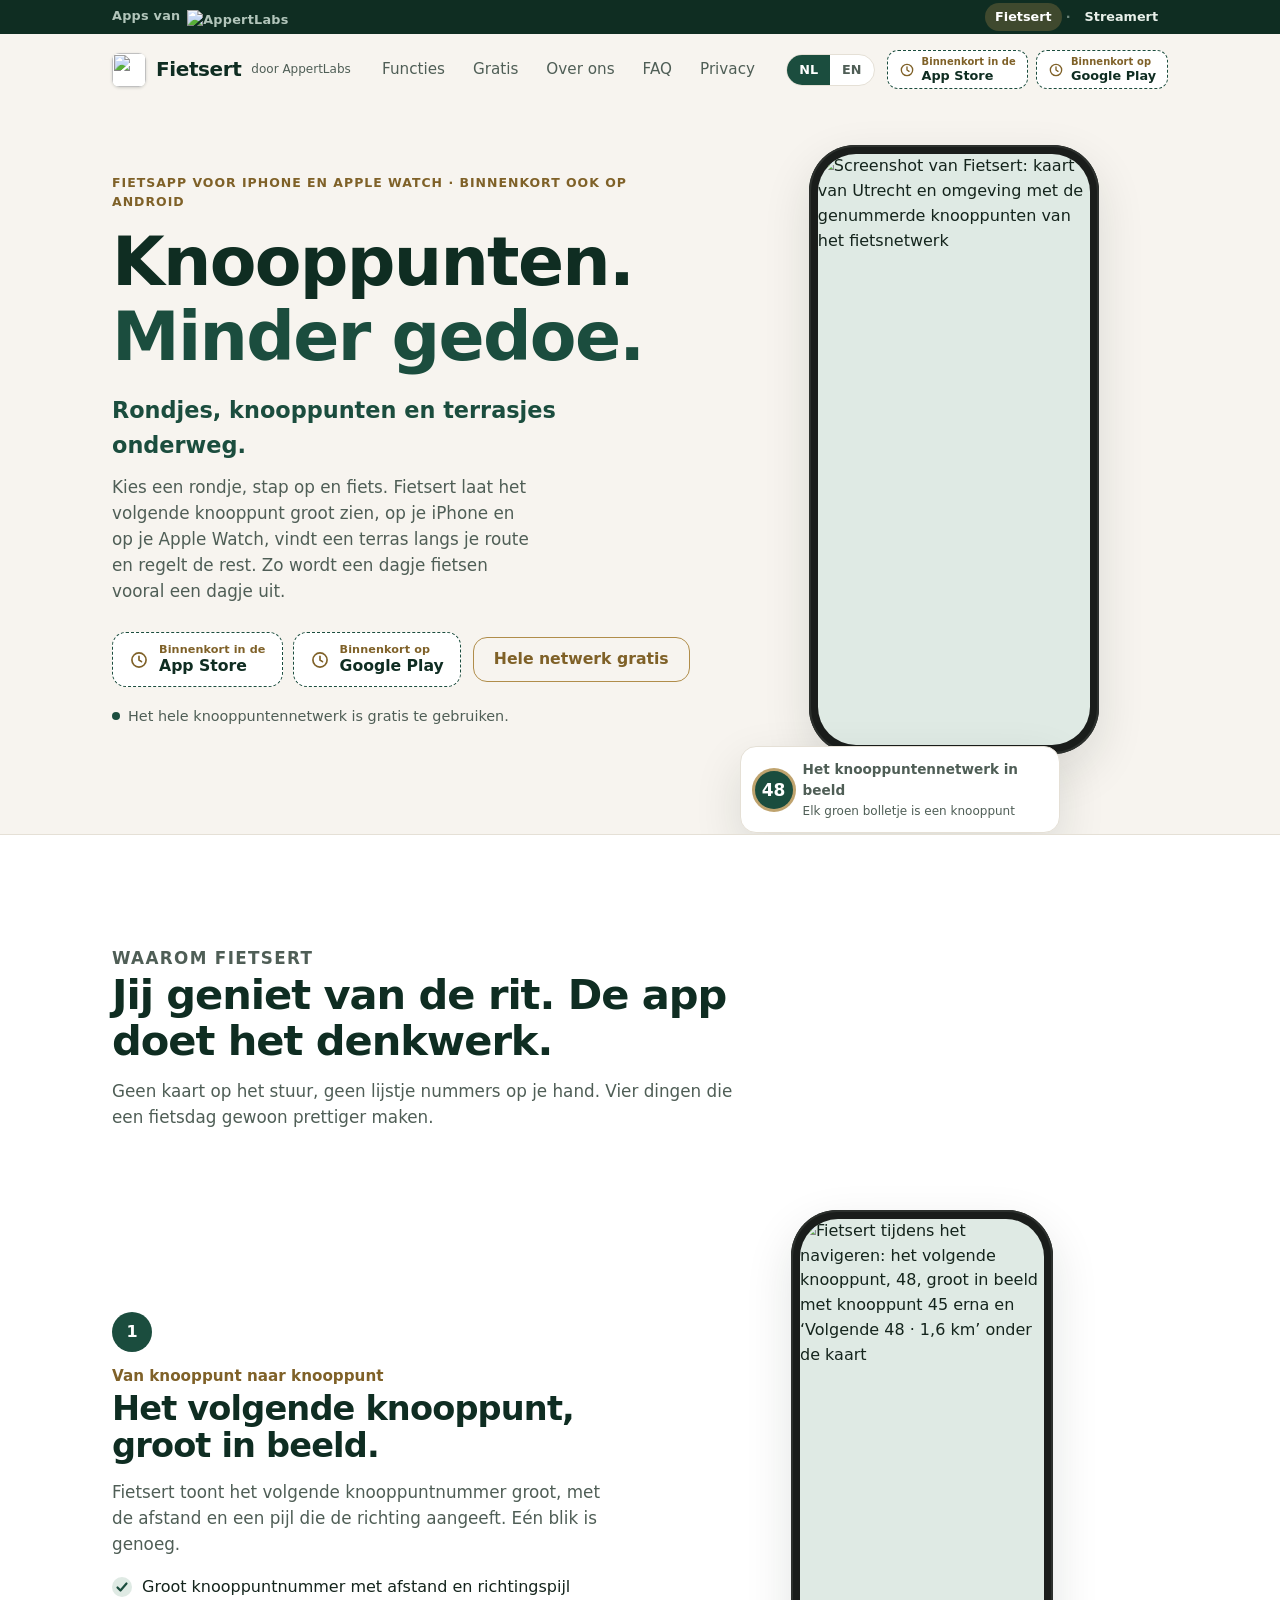
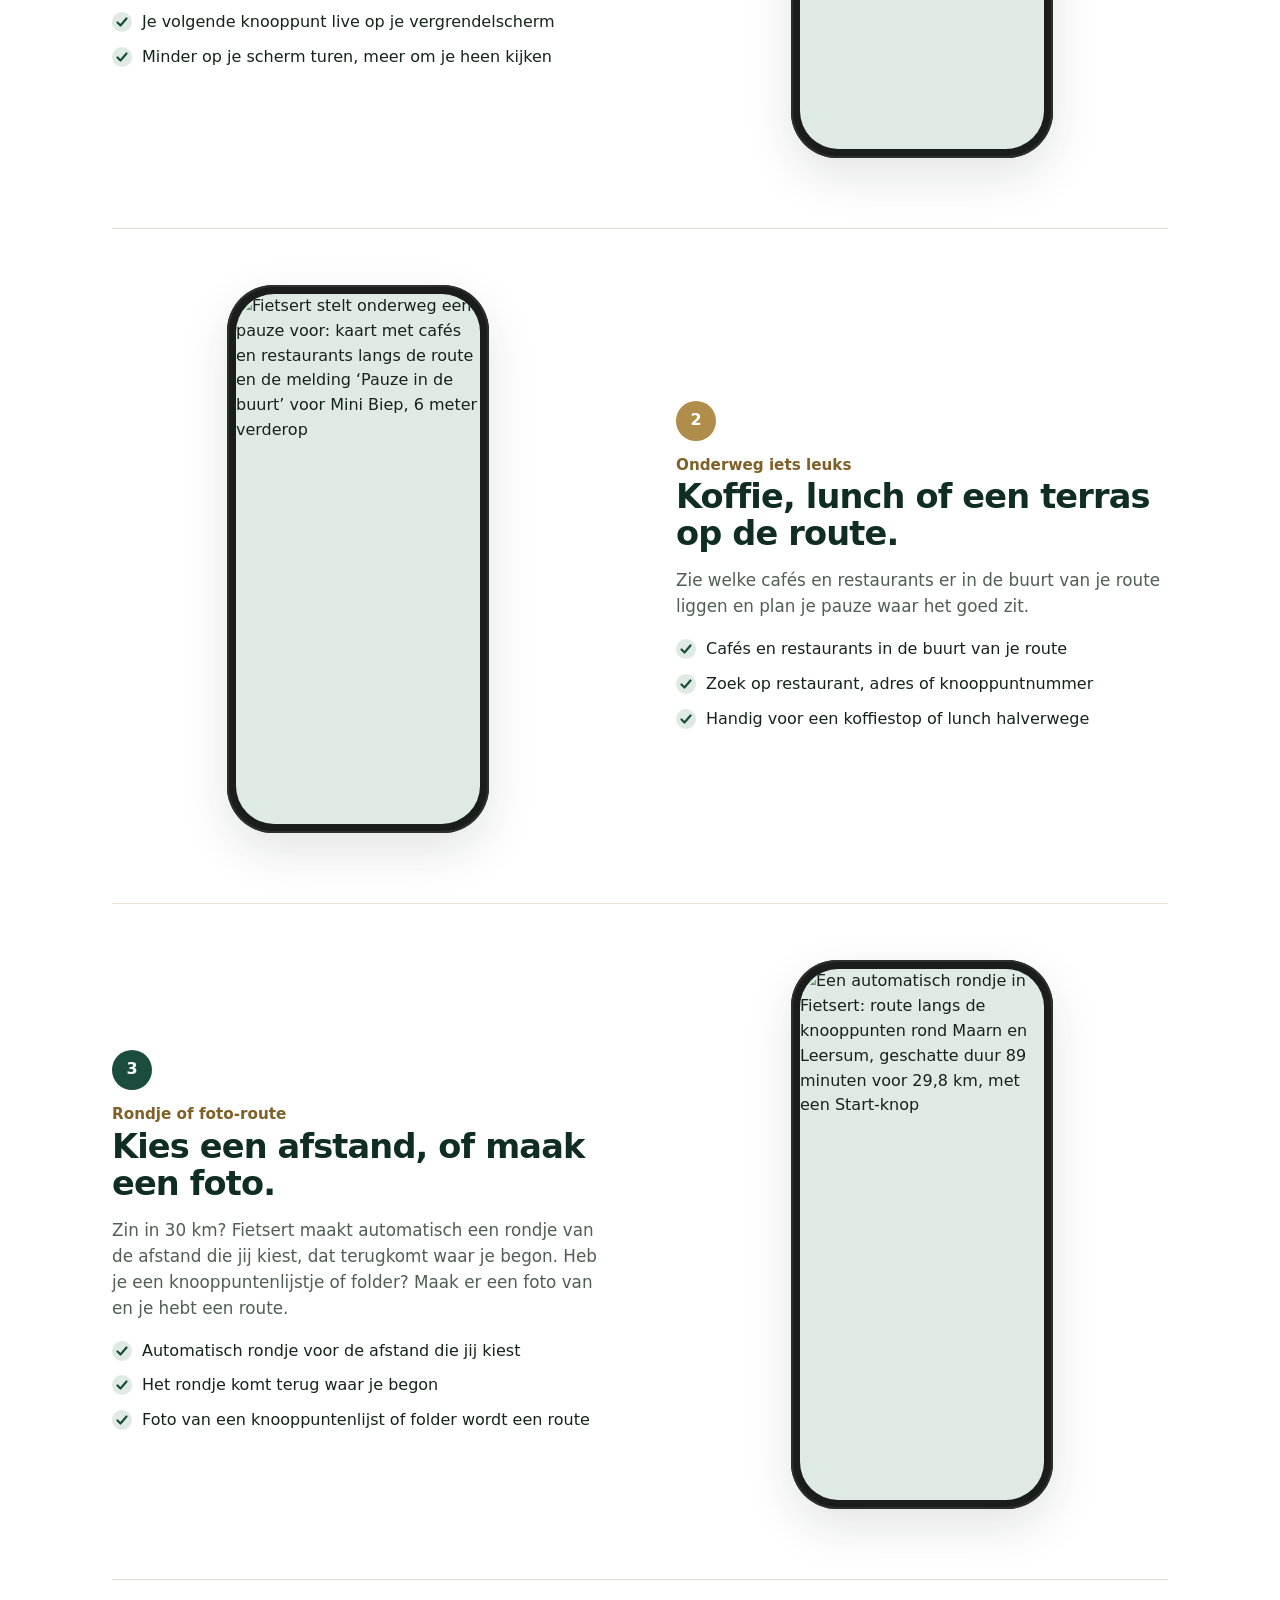
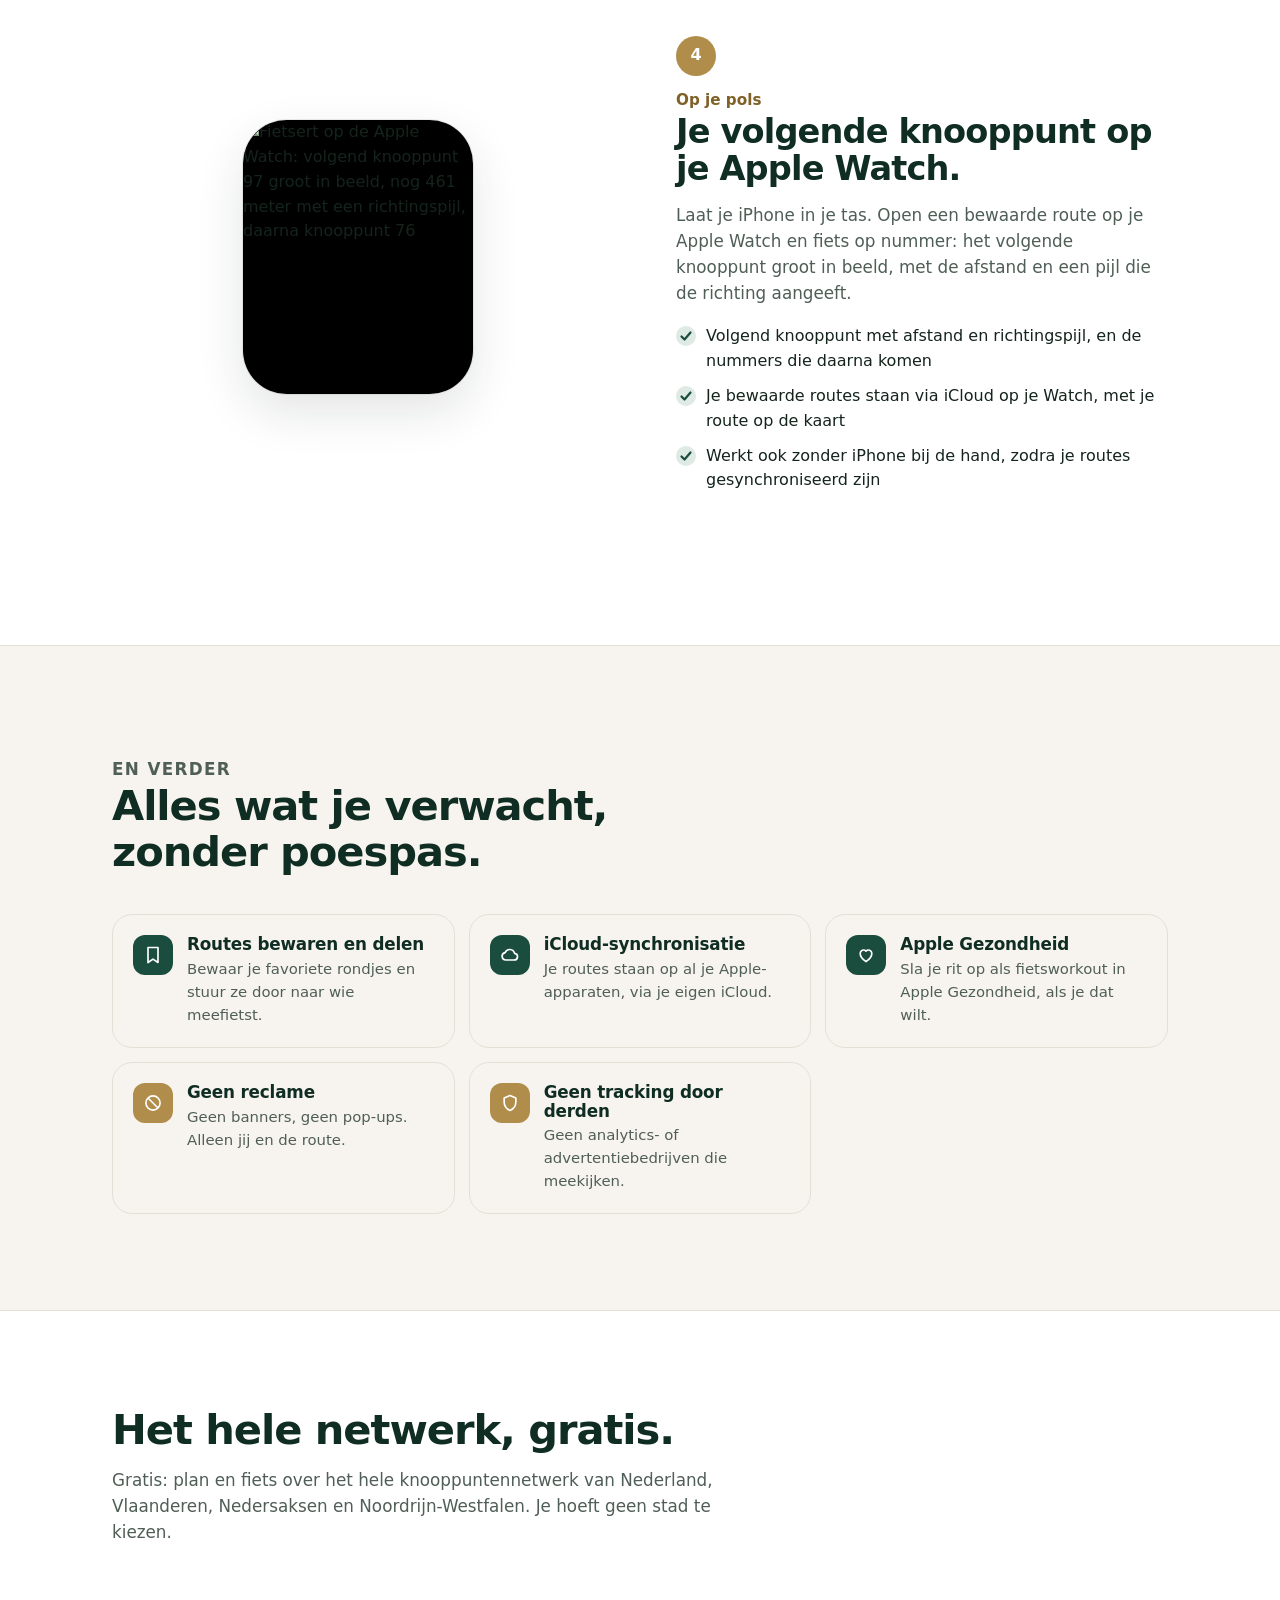
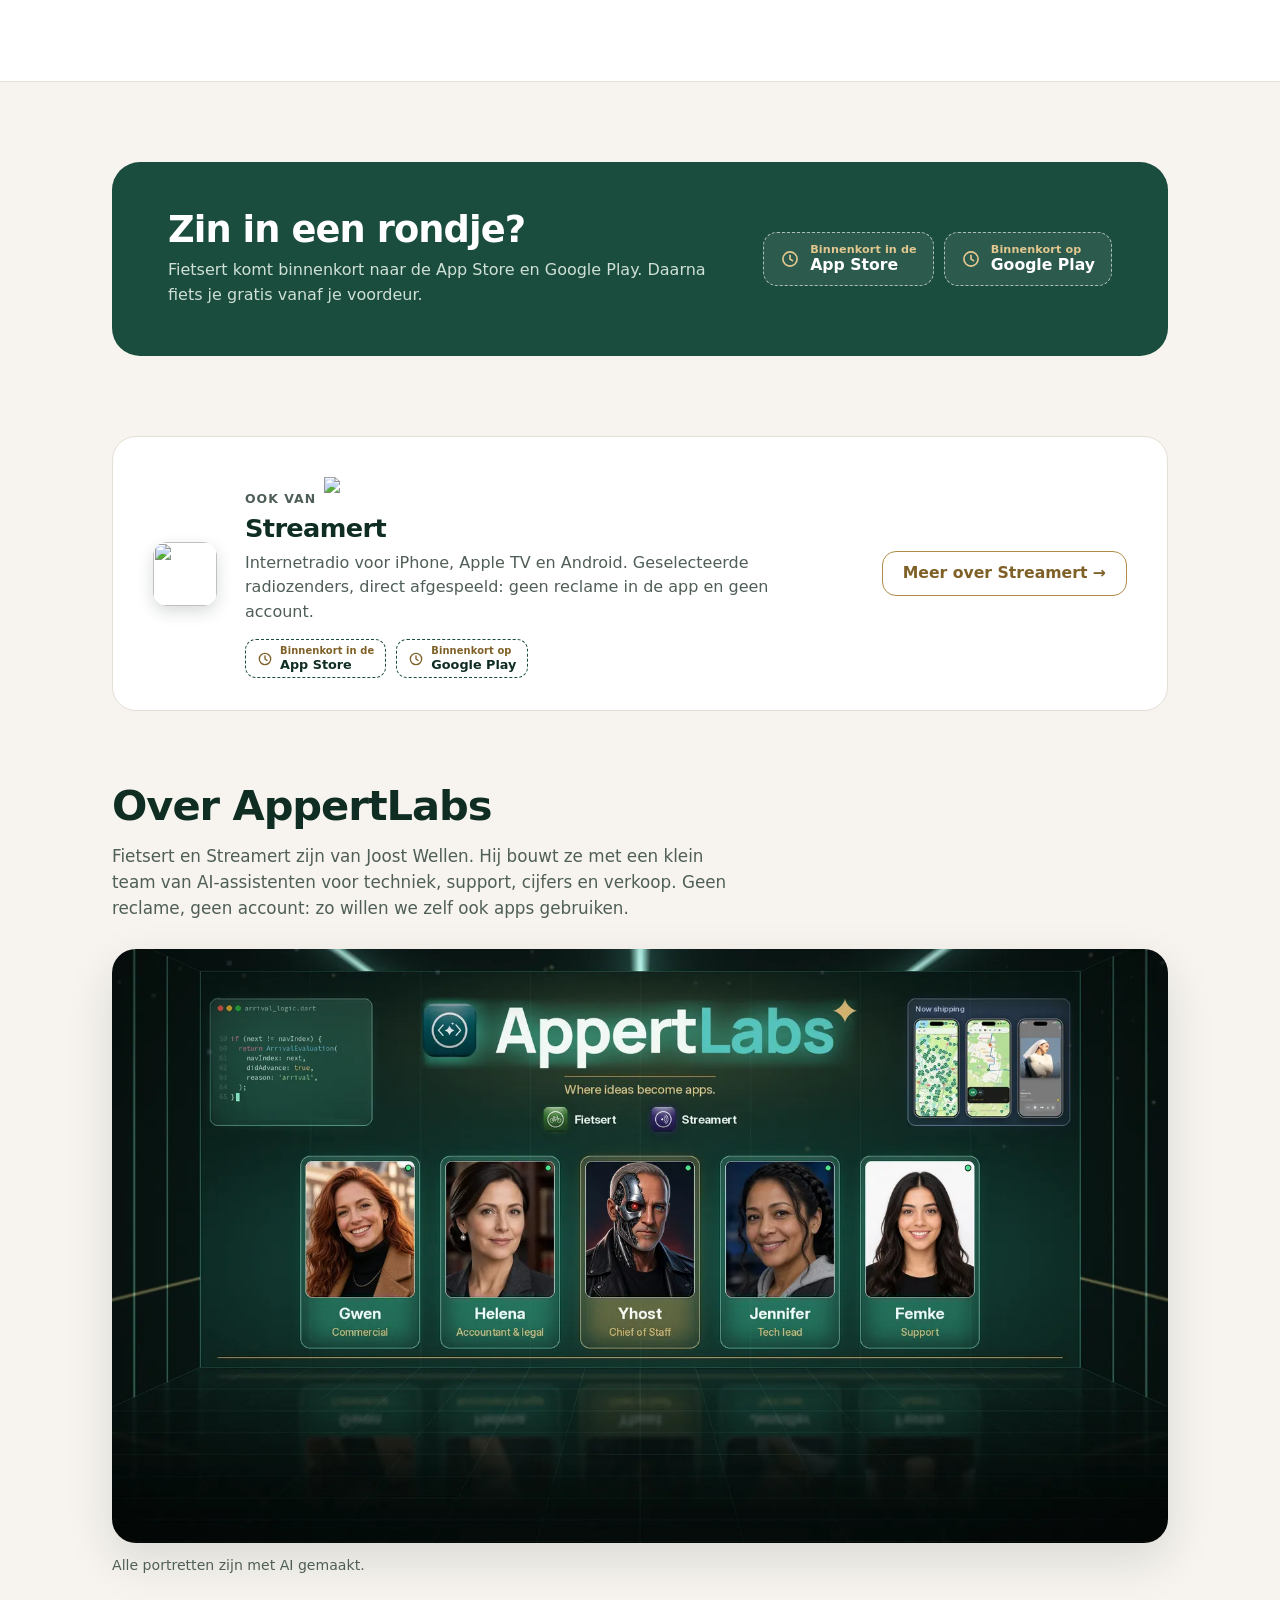
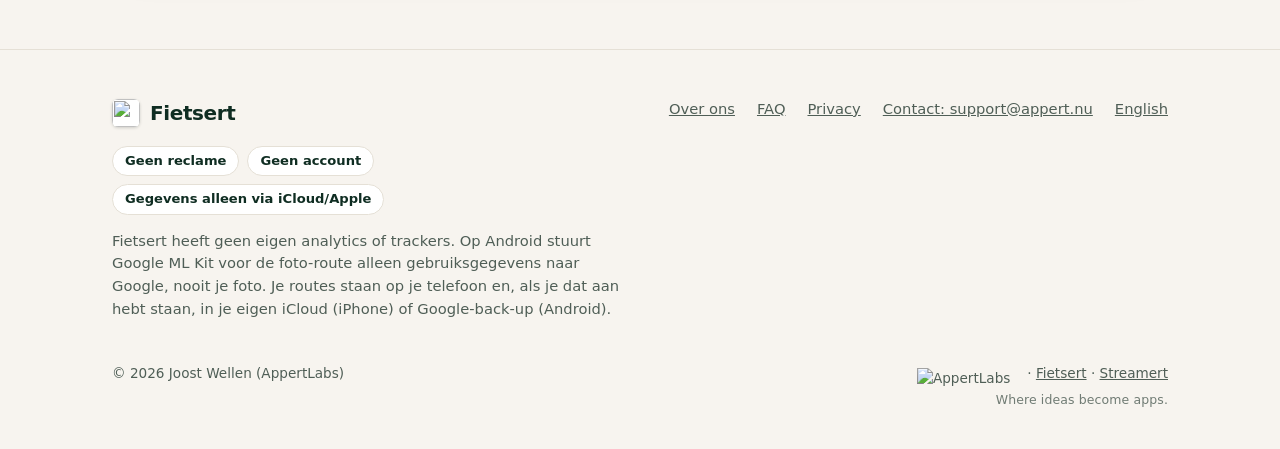
==== index.html @ 18fe3504 "Homepage + privacy: routes in Google backup on Android (NL+EN)" ====
<!DOCTYPE html>
<html lang="nl">
<head>
<meta charset="utf-8">
<meta name="viewport" content="width=device-width, initial-scale=1">
<title>Fietsert – knooppunten fietsen met minder gedoe | fietsapp van AppertLabs</title>
<meta name="description" content="Fietsert is de app voor fietsen via knooppunten, binnenkort in de App Store: begeleiding van knooppunt naar knooppunt met het volgende knooppunt groot in beeld, op je vergrendelscherm en op je Apple Watch, terrassen onderweg, automatische rondjes en routes vanaf een foto. Geen reclame, geen account.">
<meta name="theme-color" content="#1b4d3e">
<link rel="canonical" href="https://appert.nu/">
<link rel="alternate" hreflang="nl" href="https://appert.nu/">
<link rel="alternate" hreflang="en" href="https://appert.nu/en/">
<link rel="alternate" hreflang="x-default" href="https://appert.nu/">
<meta property="og:type" content="website">
<meta property="og:site_name" content="Fietsert">
<meta property="og:locale" content="nl_NL">
<meta property="og:locale:alternate" content="en_GB">
<meta property="og:url" content="https://appert.nu/">
<meta property="og:title" content="Fietsert – Knooppunten. Minder gedoe.">
<meta property="og:description" content="Rondjes, knooppunten en terrasjes onderweg. De rustige knooppunten-app voor iPhone en Apple Watch. Binnenkort in de App Store en op Google Play. Geen reclame, geen account.">
<meta property="og:image" content="https://appert.nu/assets/og-image.png">
<meta property="og:image:width" content="1200">
<meta property="og:image:height" content="630">
<meta property="og:image:alt" content="Fietsert – Knooppunten. Minder gedoe.">
<meta name="twitter:card" content="summary_large_image">
<link rel="icon" href="assets/fietsert-favicon-64.png" type="image/png" sizes="64x64">
<link rel="apple-touch-icon" href="assets/fietsert-icon-180.png">
<link rel="stylesheet" href="assets/style.css">
</head>
<body>
<a class="skip" href="#main">Naar de inhoud</a>

<div class="topbar">
  <div class="wrap">
    <span class="topbar-label"><span class="topbar-words">Apps van </span><img class="lab-lockup" src="assets/appertlabs-lockup-on-dark.svg" alt="AppertLabs" width="105" height="18"></span>
    <nav class="app-nav" aria-label="Apps">
      <a href="index.html" aria-current="page">Fietsert</a><span class="sep" aria-hidden="true">·</span><a href="streamert/index.html">Streamert</a>
    </nav>
  </div>
</div>

<header class="site-header">
  <div class="wrap">
    <a class="brand" href="index.html" aria-label="Fietsert – home">
      <img class="app-icon" src="assets/fietsert-icon-180.png" alt="" width="34" height="34">
      <span class="brand-name">Fietsert</span>
      <span class="brand-by">door AppertLabs</span>
    </a>
    <nav class="site-nav" aria-label="Hoofdmenu">
      <a href="#functies">Functies</a>
      <a href="#gratis">Gratis</a>
      <a href="#over-ons">Over ons</a>
      <a href="faq.html">FAQ</a>
      <a href="privacy.html">Privacy</a>
    </nav>
    <div class="header-actions">
      <div class="lang" aria-label="Taal / Language">
        <span aria-current="true" lang="nl">NL</span>
        <a href="en/index.html" hreflang="en" lang="en">EN</a>
      </div>
      <div class="store-soon header-store" role="group" aria-label="Binnenkort beschikbaar">
        <!-- TODO: nog niet live. Vervang dit "binnenkort"-label door een echte link naar de App Store (met de officiële Apple-badge, lokaal in assets/) zodra Fietsert in de App Store staat -->
        <span class="btn btn-soon btn-sm" data-todo="app-store-link"><svg viewBox="0 0 24 24" aria-hidden="true"><circle cx="12" cy="12" r="8.5" fill="none" stroke="currentColor" stroke-width="2"/><path d="M12 7.5V12l3 2" fill="none" stroke="currentColor" stroke-width="2" stroke-linecap="round" stroke-linejoin="round"/></svg><span class="store-text"><small>Binnenkort in de</small>App Store</span></span>
        <!-- TODO: nog niet live. Vervang dit "binnenkort"-label door een echte link naar Google Play (met de officiële Google Play-badge, lokaal in assets/) zodra Fietsert op Google Play staat -->
        <span class="btn btn-soon btn-sm" data-todo="google-play-link"><svg viewBox="0 0 24 24" aria-hidden="true"><circle cx="12" cy="12" r="8.5" fill="none" stroke="currentColor" stroke-width="2"/><path d="M12 7.5V12l3 2" fill="none" stroke="currentColor" stroke-width="2" stroke-linecap="round" stroke-linejoin="round"/></svg><span class="store-text"><small>Binnenkort op</small>Google Play</span></span>
      </div>
    </div>
  </div>
</header>

<main id="main">

  <!-- ============ HERO ============ -->
  <section class="hero">
    <div class="wrap">
      <div>
        <p class="eyebrow">Fietsapp voor iPhone en Apple Watch · binnenkort ook op Android</p>
        <h1><span class="line">Knooppunten.</span> <span class="line accent">Minder gedoe.</span></h1>
        <p class="subline">Rondjes, knooppunten en terrasjes onderweg.</p>
        <p class="lede">Kies een rondje, stap op en fiets. Fietsert laat het volgende knooppunt groot zien, op je iPhone en op je Apple Watch, vindt een terras langs je route en regelt de rest. Zo wordt een dagje fietsen vooral een dagje uit.</p>
        <div class="cta-row">
          <div class="store-soon" role="group" aria-label="Binnenkort beschikbaar">
            <!-- TODO: nog niet live. Vervang dit "binnenkort"-label door een echte link naar de App Store (met de officiële Apple-badge, lokaal in assets/) zodra Fietsert in de App Store staat -->
            <span class="btn btn-soon" data-todo="app-store-link"><svg viewBox="0 0 24 24" aria-hidden="true"><circle cx="12" cy="12" r="8.5" fill="none" stroke="currentColor" stroke-width="2"/><path d="M12 7.5V12l3 2" fill="none" stroke="currentColor" stroke-width="2" stroke-linecap="round" stroke-linejoin="round"/></svg><span class="store-text"><small>Binnenkort in de</small>App Store</span></span>
            <!-- TODO: nog niet live. Vervang dit "binnenkort"-label door een echte link naar Google Play (met de officiële Google Play-badge, lokaal in assets/) zodra Fietsert op Google Play staat -->
            <span class="btn btn-soon" data-todo="google-play-link"><svg viewBox="0 0 24 24" aria-hidden="true"><circle cx="12" cy="12" r="8.5" fill="none" stroke="currentColor" stroke-width="2"/><path d="M12 7.5V12l3 2" fill="none" stroke="currentColor" stroke-width="2" stroke-linecap="round" stroke-linejoin="round"/></svg><span class="store-text"><small>Binnenkort op</small>Google Play</span></span>
          </div>
          <a class="btn btn-ghost" href="#gratis">Hele netwerk gratis</a>
        </div>
        <p class="free-note"><span class="dot" aria-hidden="true"></span>Het hele knooppuntennetwerk is gratis te gebruiken.</p>
      </div>

      <div class="hero-visual">
        <!-- Echte screenshot uit de Fietsert-repo (screenshots/smoke-ios-dedupe.png), verkleind naar WebP. -->
        <div class="phone shot">
          <img src="assets/fietsert-screen-kaart-600.webp" width="600" height="1304" alt="Screenshot van Fietsert: kaart van Utrecht en omgeving met de genummerde knooppunten van het fietsnetwerk" fetchpriority="high">
        </div>
        <div class="float-card float-live" aria-hidden="true">
          <span class="live-num">48</span>
          <span><b>Het knooppuntennetwerk in beeld</b><span>Elk groen bolletje is een knooppunt</span></span>
        </div>
      </div>
    </div>
  </section>

  <!-- ============ PILLARS ============ -->
  <section class="section band" id="functies">
    <div class="wrap">
      <div class="section-head">
        <p class="eyebrow">Waarom Fietsert</p>
        <h2>Jij geniet van de rit. De app doet het denkwerk.</h2>
        <p>Geen kaart op het stuur, geen lijstje nummers op je hand. Vier dingen die een fietsdag gewoon prettiger maken.</p>
      </div>

      <!-- Pillar 1: Van knooppunt naar knooppunt -->
      <div class="pillar">
        <div class="pillar-text">
          <span class="pillar-num">1</span>
          <h3><small>Van knooppunt naar knooppunt</small>Het volgende knooppunt, groot in beeld.</h3>
          <p>Fietsert toont het volgende knooppuntnummer groot, met de afstand en een pijl die de richting aangeeft. Eén blik is genoeg.</p>
          <ul class="ticks">
            <li>Groot knooppuntnummer met afstand en richtingspijl</li>
            <li>Je volgende knooppunt live op je vergrendelscherm</li>
            <li>Minder op je scherm turen, meer om je heen kijken</li>
          </ul>
        </div>
        <div class="pillar-visual">
          <div class="phone shot">
            <img src="assets/fietsert-screen-navigating-nl-600.webp" width="600" height="1304" alt="Fietsert tijdens het navigeren: het volgende knooppunt, 48, groot in beeld met knooppunt 45 erna en ‘Volgende 48 · 1,6 km’ onder de kaart" loading="lazy" decoding="async">
          </div>
        </div>
      </div>

      <!-- Pillar 2: Onderweg iets leuks -->
      <div class="pillar flip">
        <div class="pillar-text">
          <span class="pillar-num gold">2</span>
          <h3><small>Onderweg iets leuks</small>Koffie, lunch of een terras op de route.</h3>
          <p>Zie welke cafés en restaurants er in de buurt van je route liggen en plan je pauze waar het goed zit.</p>
          <ul class="ticks">
            <li>Cafés en restaurants in de buurt van je route</li>
            <li>Zoek op restaurant, adres of knooppuntnummer</li>
            <li>Handig voor een koffiestop of lunch halverwege</li>
          </ul>
        </div>
        <div class="pillar-visual">
          <div class="phone shot">
            <img src="assets/fietsert-screen-pauze-nl-600.webp" width="600" height="1304" alt="Fietsert stelt onderweg een pauze voor: kaart met cafés en restaurants langs de route en de melding ‘Pauze in de buurt’ voor Mini Biep, 6 meter verderop" loading="lazy" decoding="async">
          </div>
        </div>
      </div>

      <!-- Pillar 3: Rondje of foto-route -->
      <div class="pillar">
        <div class="pillar-text">
          <span class="pillar-num">3</span>
          <h3><small>Rondje of foto-route</small>Kies een afstand, of maak een foto.</h3>
          <p>Zin in 30 km? Fietsert maakt automatisch een rondje van de afstand die jij kiest, dat terugkomt waar je begon. Heb je een knooppuntenlijstje of folder? Maak er een foto van en je hebt een route.</p>
          <ul class="ticks">
            <li>Automatisch rondje voor de afstand die jij kiest</li>
            <li>Het rondje komt terug waar je begon</li>
            <li>Foto van een knooppuntenlijst of folder wordt een route</li>
          </ul>
        </div>
        <div class="pillar-visual">
          <div class="phone shot">
            <img src="assets/fietsert-screen-rondje-nl-600.webp" width="600" height="1304" alt="Een automatisch rondje in Fietsert: route langs de knooppunten rond Maarn en Leersum, geschatte duur 89 minuten voor 29,8 km, met een Start-knop" loading="lazy" decoding="async">
          </div>
        </div>
      </div>

      <!-- Pillar 4: Apple Watch -->
      <div class="pillar flip" id="apple-watch">
        <div class="pillar-text">
          <span class="pillar-num gold">4</span>
          <h3><small>Op je pols</small>Je volgende knooppunt op je Apple Watch.</h3>
          <p>Laat je iPhone in je tas. Open een bewaarde route op je Apple Watch en fiets op nummer: het volgende knooppunt groot in beeld, met de afstand en een pijl die de richting aangeeft.</p>
          <ul class="ticks">
            <li>Volgend knooppunt met afstand en richtingspijl, en de nummers die daarna komen</li>
            <li>Je bewaarde routes staan via iCloud op je Watch, met je route op de kaart</li>
            <li>Werkt ook zonder iPhone bij de hand, zodra je routes gesynchroniseerd zijn</li>
          </ul>
        </div>
        <div class="pillar-visual">
          <div class="watch shot">
            <img src="assets/fietsert-screen-watch-nl-416.webp" width="416" height="496" alt="Fietsert op de Apple Watch: volgend knooppunt 97 groot in beeld, nog 461 meter met een richtingspijl, daarna knooppunt 76" loading="lazy" decoding="async">
          </div>
        </div>
      </div>
    </div>
  </section>

  <!-- ============ SECONDARY FEATURES ============ -->
  <section class="section" aria-labelledby="meer-titel">
    <div class="wrap">
      <div class="section-head">
        <p class="eyebrow">En verder</p>
        <h2 id="meer-titel">Alles wat je verwacht, zonder poespas.</h2>
      </div>
      <div class="features">
        <div class="feature">
          <span class="feature-icon"><svg viewBox="0 0 24 24" aria-hidden="true"><path d="M6 3h12v18l-6-4-6 4z" fill="none" stroke="currentColor" stroke-width="2" stroke-linejoin="round"/></svg></span>
          <div><h3>Routes bewaren en delen</h3><p>Bewaar je favoriete rondjes en stuur ze door naar wie meefietst.</p></div>
        </div>
        <div class="feature">
          <span class="feature-icon"><svg viewBox="0 0 24 24" aria-hidden="true"><path d="M7 18h10a4 4 0 0 0 .5-7.97A6 6 0 0 0 6.1 9.1 4.5 4.5 0 0 0 7 18z" fill="none" stroke="currentColor" stroke-width="2" stroke-linejoin="round"/></svg></span>
          <div><h3>iCloud-synchronisatie</h3><p>Je routes staan op al je Apple-apparaten, via je eigen iCloud.</p></div>
        </div>
        <div class="feature">
          <span class="feature-icon"><svg viewBox="0 0 24 24" aria-hidden="true"><path d="M12 20s-7-4.4-7-10a4 4 0 0 1 7-2.6A4 4 0 0 1 19 10c0 5.6-7 10-7 10z" fill="none" stroke="currentColor" stroke-width="2" stroke-linejoin="round"/></svg></span>
          <div><h3>Apple Gezondheid</h3><p>Sla je rit op als fietsworkout in Apple Gezondheid, als je dat wilt.</p></div>
        </div>
        <div class="feature">
          <span class="feature-icon gold"><svg viewBox="0 0 24 24" aria-hidden="true"><circle cx="12" cy="12" r="8.5" fill="none" stroke="currentColor" stroke-width="2"/><path d="M6 6l12 12" stroke="currentColor" stroke-width="2"/></svg></span>
          <div><h3>Geen reclame</h3><p>Geen banners, geen pop-ups. Alleen jij en de route.</p></div>
        </div>
        <div class="feature">
          <span class="feature-icon gold"><svg viewBox="0 0 24 24" aria-hidden="true"><path d="M12 3l7 3v5c0 4.5-3 8-7 10-4-2-7-5.5-7-10V6z" fill="none" stroke="currentColor" stroke-width="2" stroke-linejoin="round"/></svg></span>
          <div><h3>Geen tracking door derden</h3><p>Geen analytics- of advertentiebedrijven die meekijken.</p></div>
        </div>
      </div>
    </div>
  </section>

  <!-- ============ GRATIS ============ -->
  <section class="section band" id="gratis" aria-labelledby="gratis-titel">
    <div class="wrap">
      <div class="section-head">
        <h2 id="gratis-titel">Het hele netwerk, gratis.</h2>
        <p>Gratis: plan en fiets over het hele knooppuntennetwerk van Nederland, Vlaanderen, Nedersaksen en Noordrijn-Westfalen. Je hoeft geen stad te kiezen.</p>
      </div>
    </div>
  </section>

  <!-- ============ CTA ============ -->
  <section class="section cta-section" aria-label="Binnenkort beschikbaar">
    <div class="wrap">
      <div class="cta-band">
        <div>
          <h2>Zin in een rondje?</h2>
          <p>Fietsert komt binnenkort naar de App Store en Google Play. Daarna fiets je gratis vanaf je voordeur.</p>
        </div>
          <div class="store-soon" role="group" aria-label="Binnenkort beschikbaar">
            <!-- TODO: nog niet live. Vervang dit "binnenkort"-label door een echte link naar de App Store (met de officiële Apple-badge, lokaal in assets/) zodra Fietsert in de App Store staat -->
            <span class="btn btn-soon" data-todo="app-store-link"><svg viewBox="0 0 24 24" aria-hidden="true"><circle cx="12" cy="12" r="8.5" fill="none" stroke="currentColor" stroke-width="2"/><path d="M12 7.5V12l3 2" fill="none" stroke="currentColor" stroke-width="2" stroke-linecap="round" stroke-linejoin="round"/></svg><span class="store-text"><small>Binnenkort in de</small>App Store</span></span>
            <!-- TODO: nog niet live. Vervang dit "binnenkort"-label door een echte link naar Google Play (met de officiële Google Play-badge, lokaal in assets/) zodra Fietsert op Google Play staat -->
            <span class="btn btn-soon" data-todo="google-play-link"><svg viewBox="0 0 24 24" aria-hidden="true"><circle cx="12" cy="12" r="8.5" fill="none" stroke="currentColor" stroke-width="2"/><path d="M12 7.5V12l3 2" fill="none" stroke="currentColor" stroke-width="2" stroke-linecap="round" stroke-linejoin="round"/></svg><span class="store-text"><small>Binnenkort op</small>Google Play</span></span>
          </div>
      </div>
    </div>
  </section>

  <!-- ============ OOK VAN APPERTLABS ============ -->
  <section class="also" aria-labelledby="ook-titel">
    <div class="wrap">
      <div class="also-card">
        <img class="app-icon" src="assets/streamert-icon-180.png" alt="" width="64" height="64">
        <div>
          <p class="eyebrow">Ook van <img class="lab-lockup" src="assets/appertlabs-lockup-on-light.svg" alt="AppertLabs" width="100" height="17"></p>
          <h2 id="ook-titel">Streamert</h2>
          <p>Internetradio voor iPhone, Apple TV en Android. Geselecteerde radiozenders, direct afgespeeld: geen reclame in de app en geen account.</p>
          <div class="store-soon" role="group" aria-label="Binnenkort beschikbaar">
            <!-- TODO: nog niet live. Vervang door een echte App Store-link (met officiële Apple-badge) zodra Streamert in de App Store staat -->
            <span class="btn btn-soon btn-sm" data-todo="app-store-link"><svg viewBox="0 0 24 24" aria-hidden="true"><circle cx="12" cy="12" r="8.5" fill="none" stroke="currentColor" stroke-width="2"/><path d="M12 7.5V12l3 2" fill="none" stroke="currentColor" stroke-width="2" stroke-linecap="round" stroke-linejoin="round"/></svg><span class="store-text"><small>Binnenkort in de</small>App Store</span></span>
            <!-- TODO: nog niet live. Vervang door een echte Google Play-link (met officiële Google Play-badge) zodra Streamert op Google Play staat -->
            <span class="btn btn-soon btn-sm" data-todo="google-play-link"><svg viewBox="0 0 24 24" aria-hidden="true"><circle cx="12" cy="12" r="8.5" fill="none" stroke="currentColor" stroke-width="2"/><path d="M12 7.5V12l3 2" fill="none" stroke="currentColor" stroke-width="2" stroke-linecap="round" stroke-linejoin="round"/></svg><span class="store-text"><small>Binnenkort op</small>Google Play</span></span>
          </div>
        </div>
        <a class="btn btn-ghost" href="streamert/index.html">Meer over Streamert →</a>
      </div>
    </div>
  </section>

  <!-- ============ OVER APPERTLABS ============ -->
  <section class="about" id="over-ons" aria-labelledby="over-ons-titel">
    <div class="wrap">
      <div class="section-head">
        <h2 id="over-ons-titel">Over AppertLabs</h2>
        <p>Fietsert en Streamert zijn van Joost Wellen. Hij bouwt ze met een klein team van AI-assistenten voor techniek, support, cijfers en verkoop. Geen reclame, geen account: zo willen we zelf ook apps gebruiken.</p>
      </div>
      <figure class="team-photo">
        <picture>
          <source media="(max-width: 599px)" srcset="assets/appertlabs-team-square-800.webp 800w, assets/appertlabs-team-square-1200.webp 1200w" sizes="calc(100vw - 40px)" width="1200" height="1500">
          <img src="assets/appertlabs-team-1600.webp" srcset="assets/appertlabs-team-1600.webp 1600w, assets/appertlabs-team-2400.webp 2400w" sizes="(min-width: 1120px) 1056px, (min-width: 768px) calc(100vw - 64px), calc(100vw - 40px)" width="1600" height="900" alt="Het AppertLabs-team: Gwen (commercieel), Helena (juridisch en cijfers), Yhost, Jennifer (techniek) en Femke (support), allemaal AI-assistenten." loading="lazy" decoding="async">
        </picture>
        <figcaption>Alle portretten zijn met AI gemaakt.</figcaption>
      </figure>
    </div>
  </section>

</main>

<footer class="site-footer">
  <div class="wrap">
    <div class="footer-grid">
      <div>
        <a class="brand" href="index.html"><img class="app-icon" src="assets/fietsert-icon-180.png" alt="" width="28" height="28"><span class="brand-name">Fietsert</span></a>
        <ul class="footer-pledge">
          <li>Geen reclame</li>
          <li>Geen account</li>
          <li>Gegevens alleen via iCloud/Apple</li>
        </ul>
        <p>Fietsert heeft geen eigen analytics of trackers. Op Android stuurt Google ML Kit voor de foto-route alleen gebruiksgegevens naar Google, nooit je foto. Je routes staan op je telefoon en, als je dat aan hebt staan, in je eigen iCloud (iPhone) of Google-back-up (Android).</p>
      </div>
      <nav class="footer-links" aria-label="Footer">
        <a href="#over-ons">Over ons</a>
        <a href="faq.html">FAQ</a>
        <a href="privacy.html">Privacy</a>
        <a href="mailto:support@appert.nu">Contact: support@appert.nu</a>
        <a href="en/index.html" hreflang="en" lang="en">English</a>
      </nav>
    </div>
    <div class="footer-bottom">
      <span>© 2026 Joost Wellen (AppertLabs)</span>
      <span class="footer-apps"><span class="footer-brand"><img class="lab-lockup" src="assets/appertlabs-lockup-on-light.svg" alt="AppertLabs" width="105" height="18"> · <a href="index.html">Fietsert</a> · <a href="streamert/index.html">Streamert</a></span><span class="lab-slogan" lang="en">Where ideas become apps.</span></span>
    </div>
  </div>
</footer>
</body>
</html>
---- assets/style.css ----
/* Fietsert – appert.nu
   Plain CSS, system fonts only, no external requests. */
:root {
  --cream: #f7f4ef;
  --cream-2: #efe9df;
  --ink: #14241c;
  --green: #1b4d3e;
  --green-deep: #0f2d22;
  --green-soft: #dfeae4;
  --gold: #b08d4a;
  --gold-text: #7f6128;   /* darker gold for text contrast */
  --gold-soft: #f3ead7;
  --muted: #4f5e56;
  --card: #ffffff;
  --line: #e5e0d6;
  --radius: 20px;
  --shadow: 0 18px 48px rgba(20, 36, 28, 0.12);
  --font: system-ui, -apple-system, BlinkMacSystemFont, "Segoe UI", Roboto, "Helvetica Neue", Arial, sans-serif;
}

*, *::before, *::after { box-sizing: border-box; }
html { -webkit-text-size-adjust: 100%; scroll-behavior: smooth; }
@media (prefers-reduced-motion: reduce) { html { scroll-behavior: auto; } }
body {
  margin: 0;
  font-family: var(--font);
  background: var(--cream);
  color: var(--ink);
  line-height: 1.55;
  font-size: 1rem;
  -webkit-font-smoothing: antialiased;
}
img, svg { display: block; max-width: 100%; }
a { color: var(--green); }
a:hover { color: var(--green-deep); }
:focus-visible { outline: 3px solid var(--gold); outline-offset: 3px; border-radius: 6px; }

.skip {
  position: absolute; left: -9999px; top: 8px;
  background: var(--green-deep); color: #fff; padding: 8px 14px; border-radius: 8px; z-index: 10;
}
.skip:focus { left: 8px; }

.wrap { width: 100%; max-width: 1120px; margin: 0 auto; padding: 0 20px; }
@media (min-width: 768px) { .wrap { padding: 0 32px; } }

/* ---------- Header ---------- */
.site-header { padding: 16px 0; }
.site-header .wrap { display: flex; align-items: center; justify-content: space-between; gap: 16px; }
.brand { display: inline-flex; align-items: center; gap: 10px; text-decoration: none; color: var(--green-deep); }
.brand svg { width: 34px; height: 34px; }
.brand-name { font-weight: 800; font-size: 1.25rem; letter-spacing: -0.02em; }
.brand-by { font-size: 0.75rem; color: var(--muted); font-weight: 500; letter-spacing: 0; display: none; }
@media (min-width: 560px) { .brand-by { display: inline; } }
.site-nav { display: none; gap: 28px; }
.site-nav a { color: var(--muted); text-decoration: none; font-size: 0.95rem; font-weight: 500; }
.site-nav a:hover { color: var(--green-deep); }
@media (min-width: 900px) { .site-nav { display: flex; } }
.header-actions { display: flex; align-items: center; gap: 12px; }
.lang {
  display: inline-flex; border: 1px solid var(--line); border-radius: 999px; overflow: hidden;
  font-size: 0.8rem; font-weight: 700; background: var(--card);
}
.lang a, .lang span { padding: 6px 12px; text-decoration: none; color: var(--muted); line-height: 1.4; }
.lang [aria-current="true"] { background: var(--green); color: #fff; }
.lang a:hover { color: var(--green-deep); background: var(--green-soft); }
.header-store { display: none; }
@media (min-width: 640px) { .header-store { display: inline-flex; } }

/* ---------- Buttons ---------- */
.btn {
  display: inline-flex; align-items: center; justify-content: center; gap: 10px;
  border-radius: 14px; padding: 12px 20px; font-weight: 650; font-size: 0.98rem;
  text-decoration: none; line-height: 1.2; border: 1.5px solid transparent;
}
.btn-store { background: #111; color: #fff; }
.btn-store:hover { background: #000; color: #fff; }
.btn-store small { display: block; font-size: 0.7rem; font-weight: 500; opacity: 0.8; }
.btn-store .store-text { text-align: left; }
.btn-store svg { width: 20px; height: 20px; flex: none; }
.btn-ghost { color: var(--gold-text); border-color: var(--gold); background: transparent; }
.btn-ghost:hover { background: var(--gold-soft); color: var(--gold-text); }
.btn-sm { padding: 8px 14px; font-size: 0.85rem; border-radius: 12px; }

/* ---------- Hero ---------- */
.hero { padding: 24px 0 56px; overflow: hidden; }
.hero .wrap { display: grid; gap: 48px; align-items: center; }
@media (min-width: 900px) {
  .hero { padding: 40px 0 80px; }
  .hero .wrap { grid-template-columns: 1.15fr 0.85fr; }
}
.eyebrow {
  display: inline-block; font-size: 0.78rem; font-weight: 700; letter-spacing: 0.08em; text-transform: uppercase;
  color: var(--gold-text); margin: 0 0 14px;
}
h1, h2, h3 { color: var(--green-deep); letter-spacing: -0.025em; line-height: 1.1; margin: 0; }
h1 { font-size: clamp(2.5rem, 7vw, 4.25rem); font-weight: 800; }
h1 .line { display: block; }
h1 .accent { color: var(--green); }
.subline { font-size: clamp(1.15rem, 2.2vw, 1.4rem); color: var(--green); font-weight: 600; margin: 18px 0 12px; }
.lede { color: var(--muted); font-size: 1.05rem; max-width: 40ch; margin: 0 0 28px; }
.cta-row { display: flex; flex-wrap: wrap; gap: 12px; align-items: center; }
.free-note { margin: 18px 0 0; font-size: 0.9rem; color: var(--muted); display: flex; gap: 8px; align-items: center; }
.free-note .dot { width: 8px; height: 8px; border-radius: 50%; background: var(--green); flex: none; }
.hero-visual { position: relative; display: flex; justify-content: center; }

/* ---------- Phone placeholder ---------- */
.phone {
  position: relative; width: clamp(230px, 64vw, 290px); aspect-ratio: 9 / 19.5;
  background: #1a1d1b; border-radius: 46px; padding: 10px;
  box-shadow: var(--shadow), inset 0 0 0 2px #2c302d;
  flex: none;
}
.screen {
  position: relative; height: 100%; border-radius: 37px; overflow: hidden;
  background: var(--cream); display: flex; flex-direction: column;
  font-size: 12px; color: var(--ink);
}
.screen.dark { background: linear-gradient(170deg, #2a4a3d 0%, #10251c 70%); color: #fff; }
.island { position: absolute; top: 10px; left: 50%; transform: translateX(-50%); width: 34%; height: 24px; background: #000; border-radius: 20px; z-index: 2; }
.statusbar { display: flex; justify-content: space-between; padding: 12px 22px 0; font-weight: 700; font-size: 12px; height: 38px; }
.placeholder-tag {
  position: absolute; left: 50%; bottom: -14px; transform: translateX(-50%);
  background: var(--gold); color: #fff; font-size: 0.72rem; font-weight: 700; letter-spacing: 0.04em;
  text-transform: uppercase; padding: 5px 12px; border-radius: 999px; white-space: nowrap; z-index: 3;
  box-shadow: 0 6px 16px rgba(20,36,28,0.18);
}

/* in-screen UI sketch bits */
.ui-pad { padding: 8px 14px; }
.ui-label { font-size: 10px; text-transform: uppercase; letter-spacing: 0.08em; color: var(--muted); font-weight: 700; }
.dark .ui-label { color: rgba(255,255,255,0.7); }
.coach {
  margin: 6px 14px 0; background: var(--card); border-radius: 22px; padding: 16px; text-align: center;
  box-shadow: 0 6px 18px rgba(20,36,28,0.08); border: 1px solid var(--line);
}
.coach-num {
  width: 104px; height: 104px; margin: 10px auto 8px; border-radius: 50%; background: var(--green); color: #fff;
  display: grid; place-items: center; font-size: 50px; font-weight: 800; letter-spacing: -0.03em;
  box-shadow: 0 0 0 6px var(--green-soft);
}
.coach-row { display: flex; align-items: center; justify-content: center; gap: 10px; font-size: 22px; font-weight: 800; color: var(--green-deep); }
.coach-row svg { width: 30px; height: 30px; }
.coach-next { margin-top: 8px; color: var(--muted); font-size: 11px; }
.mini-map { flex: 1; margin: 10px 14px 14px; border-radius: 18px; background: var(--green-soft); position: relative; overflow: hidden; min-height: 60px; }
.mini-map svg { position: absolute; inset: 0; width: 100%; height: 100%; }
.searchbar {
  margin: 4px 12px 8px; background: var(--card); border: 1px solid var(--line); border-radius: 12px;
  padding: 8px 10px; color: var(--muted); font-size: 10.5px; display: flex; gap: 6px; align-items: center;
}
.searchbar svg { width: 12px; height: 12px; flex: none; }
.sheet {
  background: var(--card); border-top-left-radius: 20px; border-top-right-radius: 20px; padding: 10px 14px 18px;
  box-shadow: 0 -6px 18px rgba(20,36,28,0.08);
}
.sheet::before { content: ""; display: block; width: 36px; height: 4px; border-radius: 4px; background: var(--line); margin: 0 auto 10px; }
.poi { display: flex; align-items: center; gap: 10px; padding: 6px 0; border-bottom: 1px solid var(--line); }
.poi:last-child { border-bottom: 0; }
.poi-icon { width: 26px; height: 26px; border-radius: 50%; background: var(--gold-soft); color: var(--gold-text); display: grid; place-items: center; flex: none; }
.poi-icon svg { width: 14px; height: 14px; }
.poi b { display: block; font-size: 11.5px; }
.poi span { color: var(--muted); font-size: 10px; }
.seg { display: flex; margin: 4px 14px 10px; background: var(--cream-2); border-radius: 10px; padding: 3px; font-weight: 700; font-size: 11px; }
.seg span { flex: 1; text-align: center; padding: 6px 0; border-radius: 8px; color: var(--muted); }
.seg .on { background: var(--card); color: var(--green-deep); box-shadow: 0 1px 4px rgba(0,0,0,0.08); }
.chips { display: flex; gap: 6px; padding: 0 14px; }
.chips span { flex: 1; text-align: center; border: 1px solid var(--line); background: var(--card); border-radius: 10px; padding: 7px 0; font-weight: 700; font-size: 11.5px; }
.chips .on { background: var(--green); border-color: var(--green); color: #fff; }
.toggle-row { display: flex; justify-content: space-between; align-items: center; margin: 10px 14px 0; background: var(--card); border: 1px solid var(--line); border-radius: 12px; padding: 8px 10px; font-size: 11px; font-weight: 600; }
.toggle { width: 30px; height: 18px; border-radius: 10px; background: var(--green); position: relative; flex: none; }
.toggle::after { content: ""; position: absolute; right: 2px; top: 2px; width: 14px; height: 14px; border-radius: 50%; background: #fff; }
.ui-btn { margin: 0 14px 16px; background: var(--green); color: #fff; text-align: center; font-weight: 700; border-radius: 12px; padding: 10px; font-size: 12px; }
.lock-time { text-align: center; font-size: 58px; font-weight: 300; letter-spacing: -0.02em; margin-top: 18px; line-height: 1; }
.lock-date { text-align: center; font-size: 13px; opacity: 0.8; margin-top: 6px; }
.live {
  margin: auto 12px 22px; background: rgba(12, 18, 15, 0.72); border-radius: 22px; padding: 12px 14px;
  display: flex; align-items: center; gap: 12px; color: #fff; border: 1px solid rgba(255,255,255,0.08);
}
.live-num { width: 46px; height: 46px; border-radius: 50%; background: var(--green); display: grid; place-items: center; font-size: 22px; font-weight: 800; flex: none; box-shadow: 0 0 0 3px rgba(176,141,74,0.8); }
.live-body { flex: 1; min-width: 0; }
.live-body b { display: block; font-size: 13px; }
.live-body span { font-size: 10.5px; opacity: 0.75; }
.live svg { width: 26px; height: 26px; flex: none; }

/* floating cards next to phones */
.float-card {
  position: absolute; background: var(--card); border: 1px solid var(--line); border-radius: 16px;
  box-shadow: var(--shadow); padding: 12px 14px; font-size: 0.8rem; color: var(--ink); z-index: 4;
}
.float-live { left: 0; top: calc(100% - 8px); display: flex; gap: 10px; align-items: center; max-width: 220px; }
.float-live .live-num { width: 38px; height: 38px; font-size: 17px; color: #fff; }
.float-live b { display: block; font-size: 0.85rem; }
.float-live span { color: var(--muted); font-size: 0.75rem; }
@media (max-width: 899px) { .hero .float-live { display: none; } }

/* ---------- Sections ---------- */
section { scroll-margin-top: 16px; }
.section { padding: 64px 0; }
@media (min-width: 900px) { .section { padding: 96px 0; } }
.section-head { max-width: 640px; margin: 0 0 40px; }
.section-head h2 { font-size: clamp(1.9rem, 4vw, 2.6rem); font-weight: 800; }
.section-head p { color: var(--muted); font-size: 1.05rem; margin: 14px 0 0; }
.band { background: var(--card); border-top: 1px solid var(--line); border-bottom: 1px solid var(--line); }

/* pillars */
.pillar { display: grid; gap: 40px; align-items: center; padding: 28px 0 44px; }
.pillar + .pillar { border-top: 1px solid var(--line); padding-top: 56px; }
.pillar-visual { display: flex; justify-content: center; position: relative; padding-bottom: 14px; }
@media (min-width: 900px) {
  .pillar { grid-template-columns: 1fr 1fr; gap: 72px; padding: 40px 0 56px; }
  .pillar.flip .pillar-text { order: 2; }
}
.pillar-num {
  display: inline-grid; place-items: center; width: 40px; height: 40px; border-radius: 50%;
  background: var(--green); color: #fff; font-weight: 800; margin-bottom: 16px;
}
.pillar-num.gold { background: var(--gold); }
.pillar h3 { font-size: clamp(1.6rem, 3.2vw, 2.1rem); font-weight: 800; }
.pillar h3 small { display: block; font-size: 0.95rem; color: var(--gold-text); font-weight: 700; letter-spacing: 0; margin-bottom: 6px; }
.pillar p { color: var(--muted); font-size: 1.05rem; margin: 14px 0 18px; max-width: 46ch; }
.ticks { list-style: none; padding: 0; margin: 0; display: grid; gap: 10px; }
.ticks li { display: flex; gap: 10px; align-items: flex-start; }
.ticks li::before {
  content: ""; flex: none; width: 20px; height: 20px; margin-top: 2px; border-radius: 50%;
  background: var(--green-soft) url("data:image/svg+xml,%3Csvg xmlns='http://www.w3.org/2000/svg' viewBox='0 0 20 20'%3E%3Cpath d='M5.5 10.5l3 3 6-7' fill='none' stroke='%231b4d3e' stroke-width='2.2' stroke-linecap='round' stroke-linejoin='round'/%3E%3C/svg%3E") center / 20px no-repeat;
}

/* feature grid */
.features { display: grid; gap: 14px; grid-template-columns: 1fr; }
@media (min-width: 600px) { .features { grid-template-columns: 1fr 1fr; } }
@media (min-width: 960px) { .features { grid-template-columns: repeat(3, 1fr); } }
.feature { background: var(--cream); border: 1px solid var(--line); border-radius: var(--radius); padding: 20px; display: flex; gap: 14px; align-items: flex-start; }
.feature-icon { width: 40px; height: 40px; border-radius: 12px; background: var(--green); color: #fff; display: grid; place-items: center; flex: none; }
.feature-icon.gold { background: var(--gold); }
.feature-icon svg { width: 20px; height: 20px; }
.feature h3 { font-size: 1.05rem; letter-spacing: -0.01em; margin-bottom: 4px; }
.feature p { margin: 0; color: var(--muted); font-size: 0.93rem; }
.badge-soon { display: inline-block; margin-left: 6px; font-size: 0.68rem; font-weight: 700; text-transform: uppercase; letter-spacing: 0.06em; color: var(--gold-text); background: var(--gold-soft); border-radius: 999px; padding: 2px 8px; vertical-align: middle; }

/* pricing */
.plans { display: grid; gap: 16px; }
@media (min-width: 800px) { .plans { grid-template-columns: 1fr 1fr; } }
.plan { background: var(--card); border: 1px solid var(--line); border-radius: 24px; padding: 28px; display: flex; flex-direction: column; }
.plan.plus { background: var(--green-deep); color: #e8f0ea; border-color: var(--green-deep); }
.plan h3 { font-size: 1.5rem; font-weight: 800; }
.plan.plus h3 { color: #fff; }
.plan-kicker { font-size: 0.78rem; font-weight: 700; letter-spacing: 0.08em; text-transform: uppercase; color: var(--gold-text); margin-bottom: 8px; }
.plan.plus .plan-kicker { color: #d9bf86; }
.plan p { margin: 12px 0 18px; color: var(--muted); }
.plan.plus p { color: #c9d8cf; }
.plan .ticks li::before { background-color: var(--green-soft); }
.plan.plus .ticks li::before {
  background: rgba(176,141,74,0.25) url("data:image/svg+xml,%3Csvg xmlns='http://www.w3.org/2000/svg' viewBox='0 0 20 20'%3E%3Cpath d='M5.5 10.5l3 3 6-7' fill='none' stroke='%23e2c88f' stroke-width='2.2' stroke-linecap='round' stroke-linejoin='round'/%3E%3C/svg%3E") center / 20px no-repeat;
}
.plan-note { margin-top: auto; padding-top: 18px; font-size: 0.85rem; color: var(--muted); }
.plan.plus .plan-note { color: #a9bdb2; }

/* CTA band */
.cta-band { background: var(--green); color: #fff; border-radius: 28px; padding: 40px 28px; display: grid; gap: 20px; align-items: center; }
@media (min-width: 800px) { .cta-band { grid-template-columns: 1fr auto; padding: 48px 56px; } }
.cta-band h2 { color: #fff; font-size: clamp(1.7rem, 3.5vw, 2.3rem); font-weight: 800; }
.cta-band p { margin: 8px 0 0; color: #cfe0d6; }
.cta-band .btn-store { background: #fff; color: #111; }
.cta-band .btn-store:hover { background: var(--cream); color: #000; }

/* ---------- Footer ---------- */
.site-footer { padding: 48px 0 40px; margin-top: 64px; border-top: 1px solid var(--line); color: var(--muted); font-size: 0.92rem; }
.footer-grid { display: grid; gap: 24px; }
@media (min-width: 800px) { .footer-grid { grid-template-columns: 1.3fr 1fr; align-items: start; } }
.footer-pledge { display: flex; flex-wrap: wrap; gap: 8px; margin: 12px 0 0; padding: 0; list-style: none; }
.footer-pledge li { background: var(--card); border: 1px solid var(--line); border-radius: 999px; padding: 4px 12px; font-size: 0.82rem; font-weight: 600; color: var(--green-deep); }
.footer-links { display: flex; flex-wrap: wrap; gap: 8px 22px; }
@media (min-width: 800px) { .footer-links { justify-content: flex-end; } }
.footer-links a { color: var(--muted); }
.footer-bottom { margin-top: 28px; display: flex; flex-wrap: wrap; justify-content: space-between; gap: 8px; font-size: 0.85rem; }
.todo-mark { background: #fff3cd; color: #6b5200; border: 1px dashed #c9a227; border-radius: 6px; padding: 1px 6px; font-size: 0.8em; font-weight: 600; }

/* ---------- Privacy / text pages ---------- */
.doc { max-width: 720px; padding: 32px 0 24px; }
.doc h1 { font-size: clamp(2.1rem, 5vw, 3rem); margin-bottom: 12px; }
.doc .updated { color: var(--muted); font-size: 0.9rem; margin: 0 0 32px; }
.doc h2 { font-size: 1.35rem; margin: 36px 0 10px; }
.doc p, .doc li { color: #2d3b34; font-size: 1.02rem; }
.doc ul { padding-left: 1.2em; }
.doc li { margin-bottom: 6px; }
.doc .summary { background: var(--card); border: 1px solid var(--line); border-radius: var(--radius); padding: 20px 24px; }
.doc .summary ul { margin: 8px 0 0; }
.back { display: inline-block; margin-top: 28px; font-weight: 600; }

/* ---------- Refinements after visual check ---------- */
.pillar .phone { width: clamp(220px, 58vw, 262px); }
.live { gap: 10px; padding: 10px 12px; }
.live-num { width: 40px; height: 40px; font-size: 19px; }
.live-body b { font-size: 12px; white-space: nowrap; }
.live-body span { white-space: nowrap; }
.live svg { width: 22px; height: 22px; }
.lock-hills { position: absolute; left: 0; right: 0; bottom: 0; height: 45%; pointer-events: none; }
.screen.dark > *:not(.lock-hills) { position: relative; }
.screen.dark .island { position: absolute; }
.cta-section { padding: 56px 0 64px; }
@media (min-width: 900px) { .cta-section { padding: 80px 0; } }
.site-footer { margin-top: 0; }
@media (max-width: 599px) { .feature { padding: 16px; } }
.live { margin: auto 8px 18px; }
.live-body { overflow: hidden; }
.live-body b, .live-body span { text-overflow: ellipsis; overflow: hidden; }
@media (max-width: 599px) { .live svg { display: none; } }
.toggle-row { font-size: 10.5px; gap: 8px; }

/* ---------- AppertLabs app switcher (top bar) ---------- */
.topbar { background: var(--green-deep); color: #cfe0d6; font-size: 0.8rem; }
.topbar .wrap { display: flex; align-items: center; justify-content: space-between; gap: 12px; min-height: 34px; }
.topbar-label { font-weight: 600; letter-spacing: 0.02em; opacity: 0.85; white-space: nowrap; }
.app-nav { display: flex; align-items: center; gap: 4px; font-weight: 700; }
.app-nav a { color: #e8f0ea; text-decoration: none; padding: 4px 10px; border-radius: 999px; }
.app-nav a:hover { color: #fff; background: rgba(255,255,255,0.1); }
.app-nav a[aria-current="page"] { background: rgba(176,141,74,0.3); color: #fff; }
.app-nav .sep { opacity: 0.5; }

/* ---------- "Coming soon" store labels (not links, no official badges) ---------- */
.store-soon { display: flex; flex-wrap: wrap; gap: 10px; }
.btn-soon {
  background: var(--card); color: var(--green-deep); border: 1.5px dashed var(--green);
  cursor: default; user-select: none; padding: 10px 16px;
}
.btn-soon small { display: block; font-size: 0.7rem; font-weight: 600; color: var(--gold-text); letter-spacing: 0.01em; }
.btn-soon .store-text { text-align: left; white-space: nowrap; }
.btn-soon svg { width: 20px; height: 20px; flex: none; color: var(--gold-text); }
.btn-soon.btn-sm { padding: 5px 11px; font-size: 0.8rem; gap: 7px; border-radius: 11px; }
.btn-soon.btn-sm small { font-size: 0.62rem; }
.btn-soon.btn-sm svg { width: 16px; height: 16px; }
.cta-band .btn-soon { background: rgba(255,255,255,0.08); color: #fff; border-color: rgba(255,255,255,0.6); }
.cta-band .btn-soon small, .cta-band .btn-soon svg { color: #e2c88f; }
.header-store { display: none; gap: 8px; }
@media (min-width: 1180px) { .header-store { display: inline-flex; } }
@media (min-width: 900px) and (max-width: 1179px) { .site-nav { gap: 22px; } }

/* ---------- "Also from AppertLabs" ---------- */
.also { padding: 0 0 72px; }
.also-card {
  background: var(--card); border: 1px solid var(--line); border-radius: 24px; padding: 28px;
  display: grid; gap: 20px; align-items: center;
}
@media (min-width: 800px) { .also-card { grid-template-columns: auto 1fr auto; padding: 32px 40px; gap: 28px; } }
.also-card img { width: 64px; height: 64px; border-radius: 16px; }
.also-card .eyebrow { margin-bottom: 6px; }
.also-card h2 { font-size: 1.6rem; font-weight: 800; }
.also-card p { margin: 8px 0 0; color: var(--muted); max-width: 56ch; }
.footer-apps a { color: var(--muted); }

/* ---------- AppertLabs Spark lockup (icon + wordmark, outlined SVG; alt text carries the name) ----------
   The wordmark baseline sits at 76.2% of the lockup height, so vertical-align: -23.8% of the height
   puts it exactly on the text baseline of the surrounding words. */
img.lab-lockup { display: inline-block; height: 18px; width: auto; vertical-align: -4.3px; border-radius: 0; box-shadow: none; background: none; }
.topbar-label { opacity: 1; color: rgba(207, 224, 214, 0.85); flex: none; }
.topbar-label img.lab-lockup { margin-left: 2px; max-width: none; }
.also-card .eyebrow img.lab-lockup { width: auto; height: 17px; vertical-align: -4px; margin-left: 3px; border-radius: 0; box-shadow: none; }
.footer-apps { display: inline-flex; flex-direction: column; align-items: flex-end; gap: 4px; }
.footer-brand img.lab-lockup { margin-right: 1px; }
.lab-slogan { font-size: 0.78rem; color: var(--muted); opacity: 0.8; letter-spacing: 0.01em; }
@media (max-width: 799px) { .footer-apps { align-items: flex-start; } }
@media (max-width: 359px) { .topbar-words { display: none; } }

/* ---------- Streamert page ---------- */
.st-float { right: 0; top: calc(100% - 20px); display: flex; gap: 10px; align-items: center; max-width: 250px; }
.st-float .tv { width: 38px; height: 38px; border-radius: 10px; background: var(--green); color: #fff; display: grid; place-items: center; flex: none; }
.st-float .tv svg { width: 20px; height: 20px; }
.st-float b { display: block; font-size: 0.85rem; }
.st-float span { color: var(--muted); font-size: 0.75rem; }
@media (max-width: 899px) { .hero .st-float { display: none; } }

/* ---------- Real app icons (square PNGs from the app repos, iOS-style rounded) ---------- */
.app-icon { border-radius: 22.37%; box-shadow: 0 1px 3px rgba(20,36,28,0.18); background: var(--card); }
.also-card img.app-icon { border-radius: 22.37%; box-shadow: 0 6px 16px rgba(20,36,28,0.16); }

/* ---------- Real screenshots in a phone frame / honest pending placeholders ---------- */
/* The frame follows the capture: no fixed aspect-ratio on the frame, the img keeps its
   own intrinsic ratio (600x1304 Fietsert, 600x1299 Streamert) via height: auto, so no
   pixel of a screenshot is cropped. The 38px radius only rounds the screen corners. */
.phone.shot { padding: 9px; aspect-ratio: auto; height: auto; }
.phone.shot img { width: 100%; height: auto; object-fit: contain; border-radius: 38px; display: block; background: var(--green-soft); }
.phone.pending { background: #1a1d1b; }
.pending-screen {
  height: 100%; border-radius: 37px; background: repeating-linear-gradient(135deg, var(--cream) 0 14px, var(--cream-2) 14px 28px);
  display: flex; flex-direction: column; align-items: center; justify-content: center; gap: 14px; padding: 24px; text-align: center;
  color: var(--green-deep);
}
.pending-screen img { width: 56px; height: 56px; }
.pending-screen b { font-size: 0.95rem; line-height: 1.3; max-width: 16ch; }
.pending-screen.dark { background: repeating-linear-gradient(135deg, #2b2938 0 14px, #26242f 14px 28px); color: #fff; }
.also-card .store-soon { margin-top: 14px; }
.float-live { max-width: 320px; }

/* ---------- Apple Watch: the real screen capture, no drawn case ---------- */
/* Series 10 (46 mm) display: 416x496 px with a corner radius of about 79 px
   (19% / 16%), derived from Apple's 1,220 mm2 display area at 326 ppi.
   Every capture pixel outside that radius is pure black, so the rounding
   hides no content; aspect-ratio matches the capture, so nothing is cropped. */
.watch {
  position: relative; width: clamp(180px, 50vw, 230px); aspect-ratio: 416 / 496; flex: none;
  background: #000; border-radius: 19% / 16%; overflow: hidden;
  box-shadow: var(--shadow), 0 0 0 1px rgba(20, 36, 28, 0.08);
  margin: 24px 0;
}
.watch.shot img { display: block; width: 100%; height: 100%; object-fit: contain; }

/* ---------- FAQ (native <details>, works without JavaScript) ---------- */
.faq-page h1 { margin-bottom: 8px; }
.faq-group { margin-top: 36px; }
.faq-group h2 { margin: 0 0 12px; }
.faq {
  background: var(--card); border: 1px solid var(--line); border-radius: 16px;
  margin: 0 0 10px; transition: box-shadow 0.2s ease;
}
.faq[open] { box-shadow: 0 8px 24px rgba(20, 36, 28, 0.07); }
.faq summary {
  list-style: none; cursor: pointer; display: flex; align-items: center; justify-content: space-between; gap: 16px;
  padding: 16px 20px; border-radius: 16px; min-height: 44px;
}
.faq summary::-webkit-details-marker { display: none; }
.faq summary::marker { content: ""; }
.faq summary h3 { font-size: 1.05rem; font-weight: 650; line-height: 1.35; letter-spacing: -0.01em; }
.faq summary::after {
  content: ""; flex: none; width: 22px; height: 22px; border-radius: 50%; background: var(--green-soft)
    url("data:image/svg+xml,%3Csvg xmlns='http://www.w3.org/2000/svg' viewBox='0 0 20 20'%3E%3Cpath d='M6 8l4 4 4-4' fill='none' stroke='%231b4d3e' stroke-width='2' stroke-linecap='round' stroke-linejoin='round'/%3E%3C/svg%3E") center / 16px no-repeat;
  transition: transform 0.2s ease;
}
.faq[open] summary::after { transform: rotate(180deg); }
@media (prefers-reduced-motion: reduce) { .faq, .faq summary::after { transition: none; } }
.faq summary:hover h3 { color: var(--green); }
.faq-answer { padding: 0 20px 16px; }
.faq-answer > :first-child { margin-top: 0; }
.faq-answer > :last-child { margin-bottom: 0; }
.faq-answer a { overflow-wrap: anywhere; }
@media (max-width: 559px) { .faq summary { padding: 14px 16px; } .faq-answer { padding: 0 16px 14px; } }
@media print { .faq .faq-answer { display: block; } }

/* ---------- About AppertLabs (team photo above the footer) ---------- */
.about { padding: 0 0 72px; }
.about .section-head { margin-bottom: 28px; }
.team-photo { margin: 0; }
.team-photo img {
  width: 100%; height: auto; border-radius: 24px; background: var(--green-deep);
  box-shadow: var(--shadow);
}
.team-photo figcaption { margin-top: 12px; color: var(--muted); font-size: 0.88rem; }

/* ---------- Footer links: one line on desktop ----------
   The link column sizes to its content (up to 60% of the row), so the five links
   (incl. "Over ons" / "About us") fit on one line; each link wraps only as a whole. */
@media (min-width: 800px) { .footer-grid { grid-template-columns: minmax(0, 1fr) fit-content(60%); gap: 24px 48px; } }
.footer-links a { white-space: nowrap; }
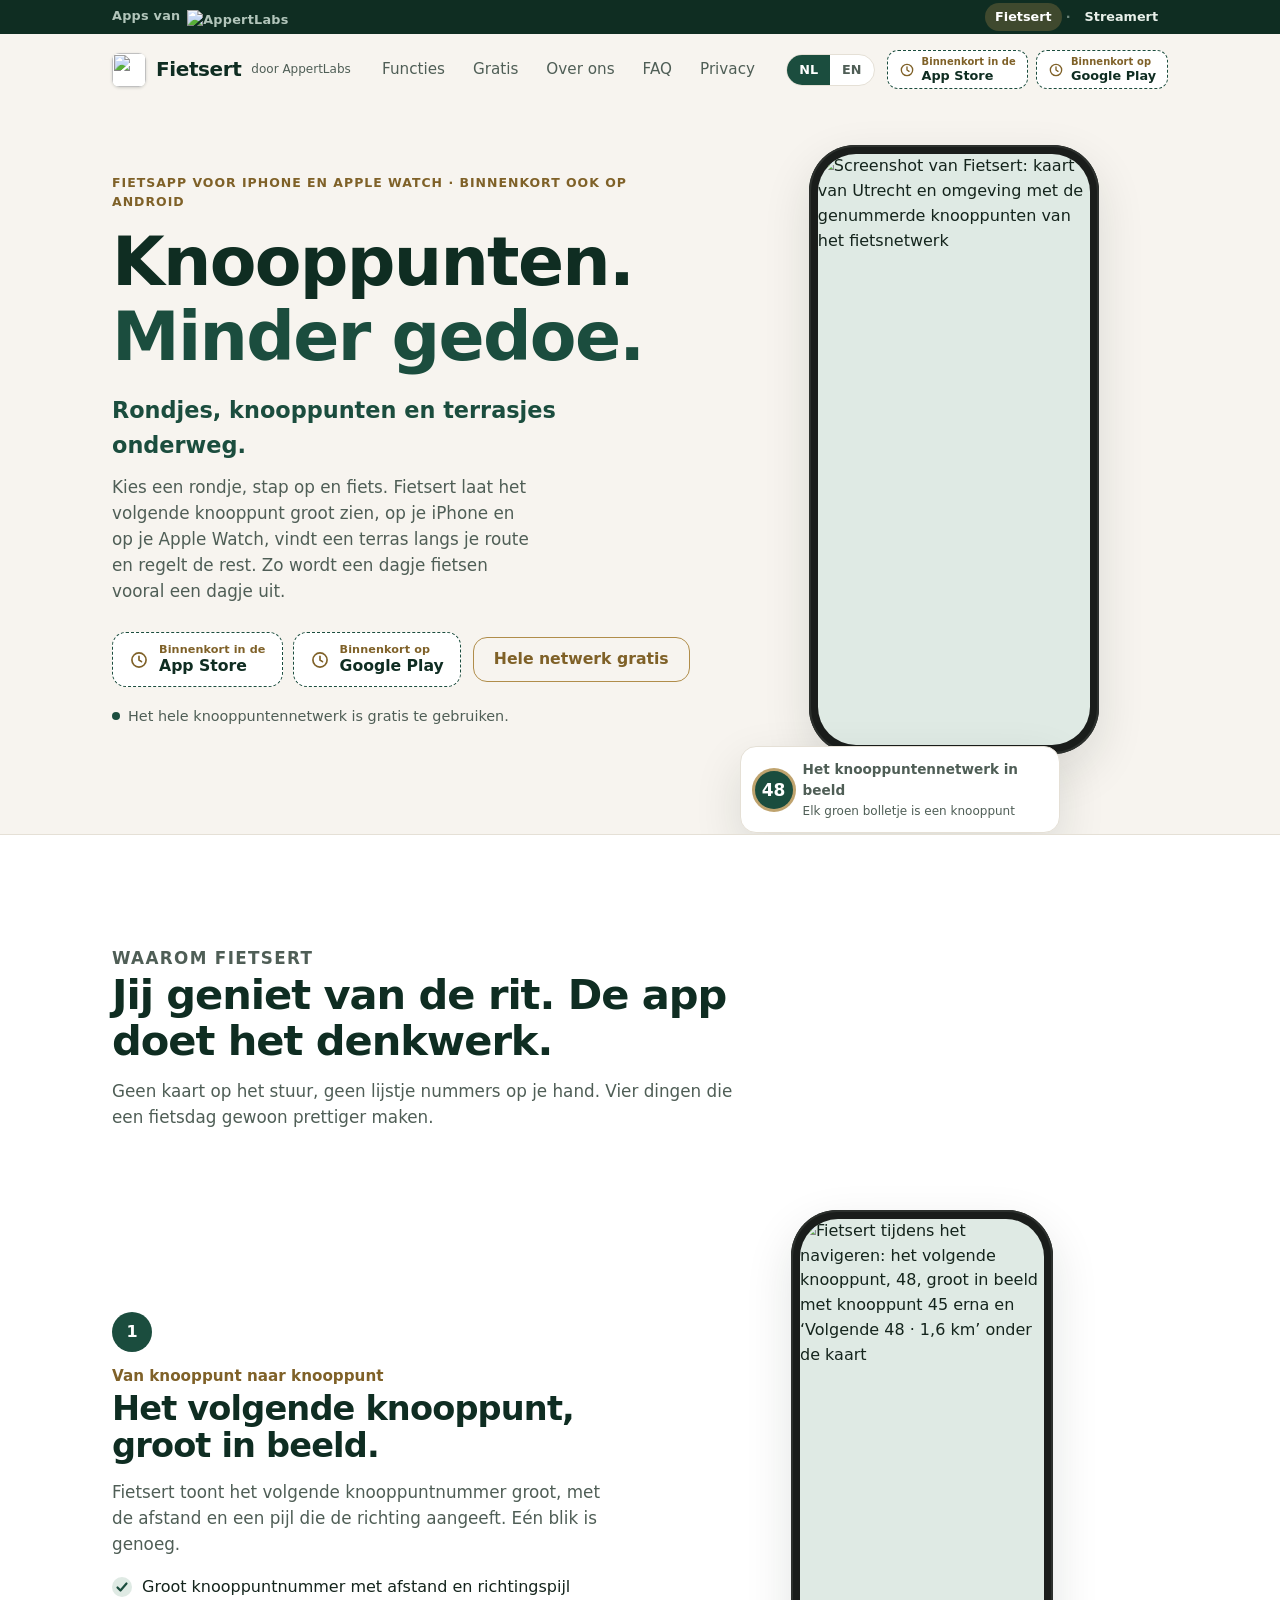
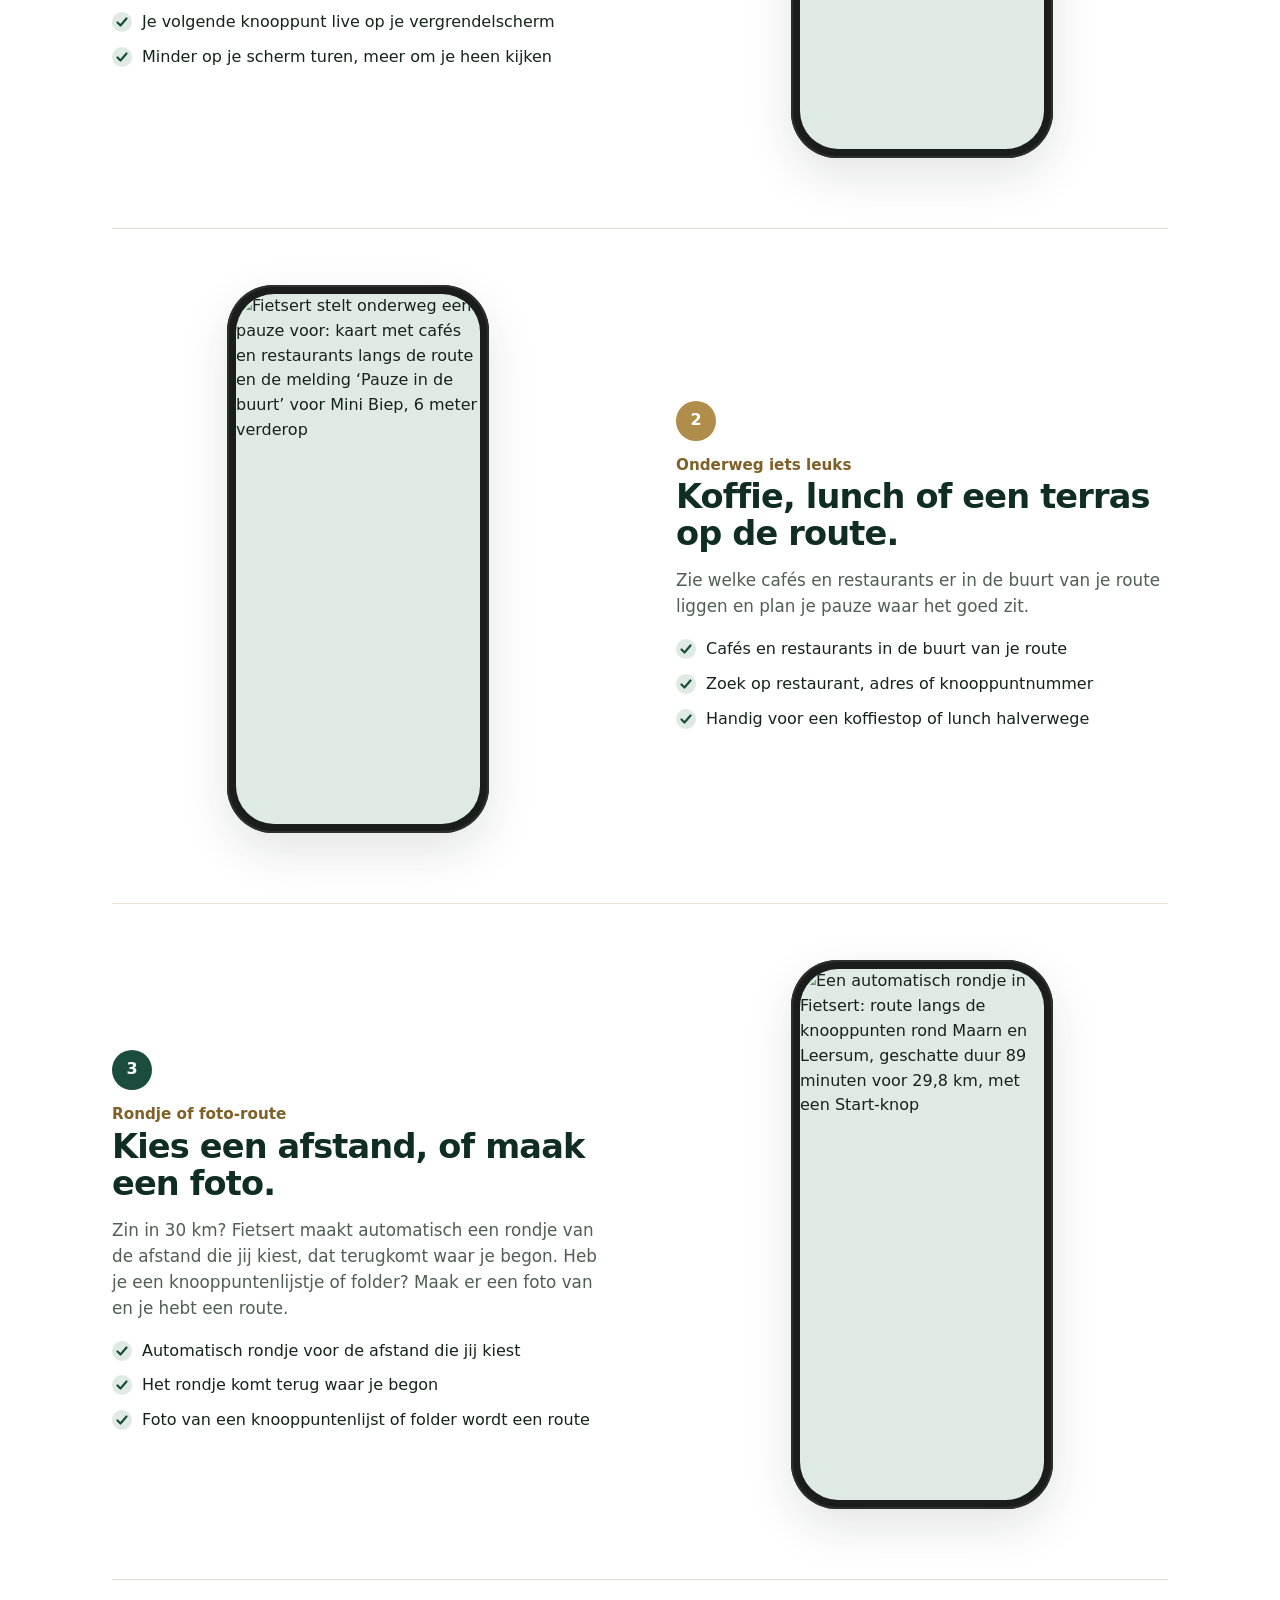
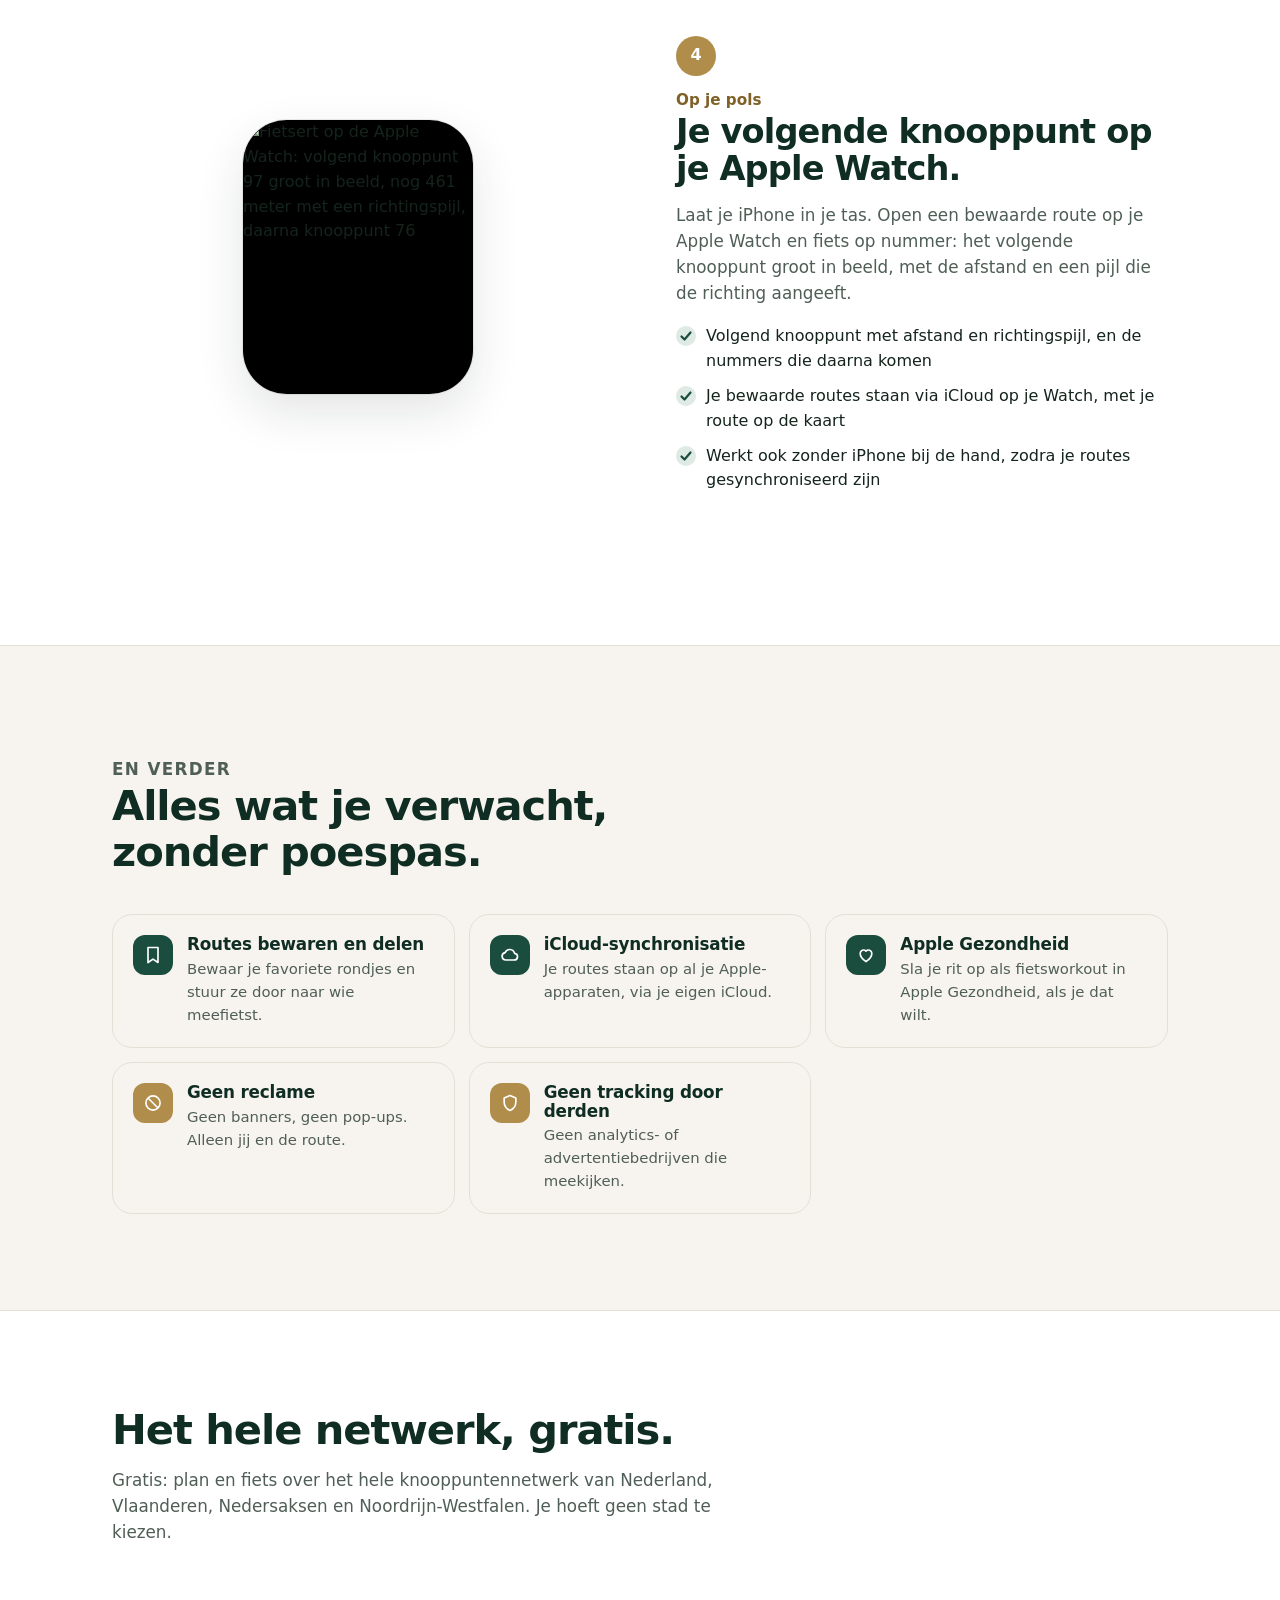
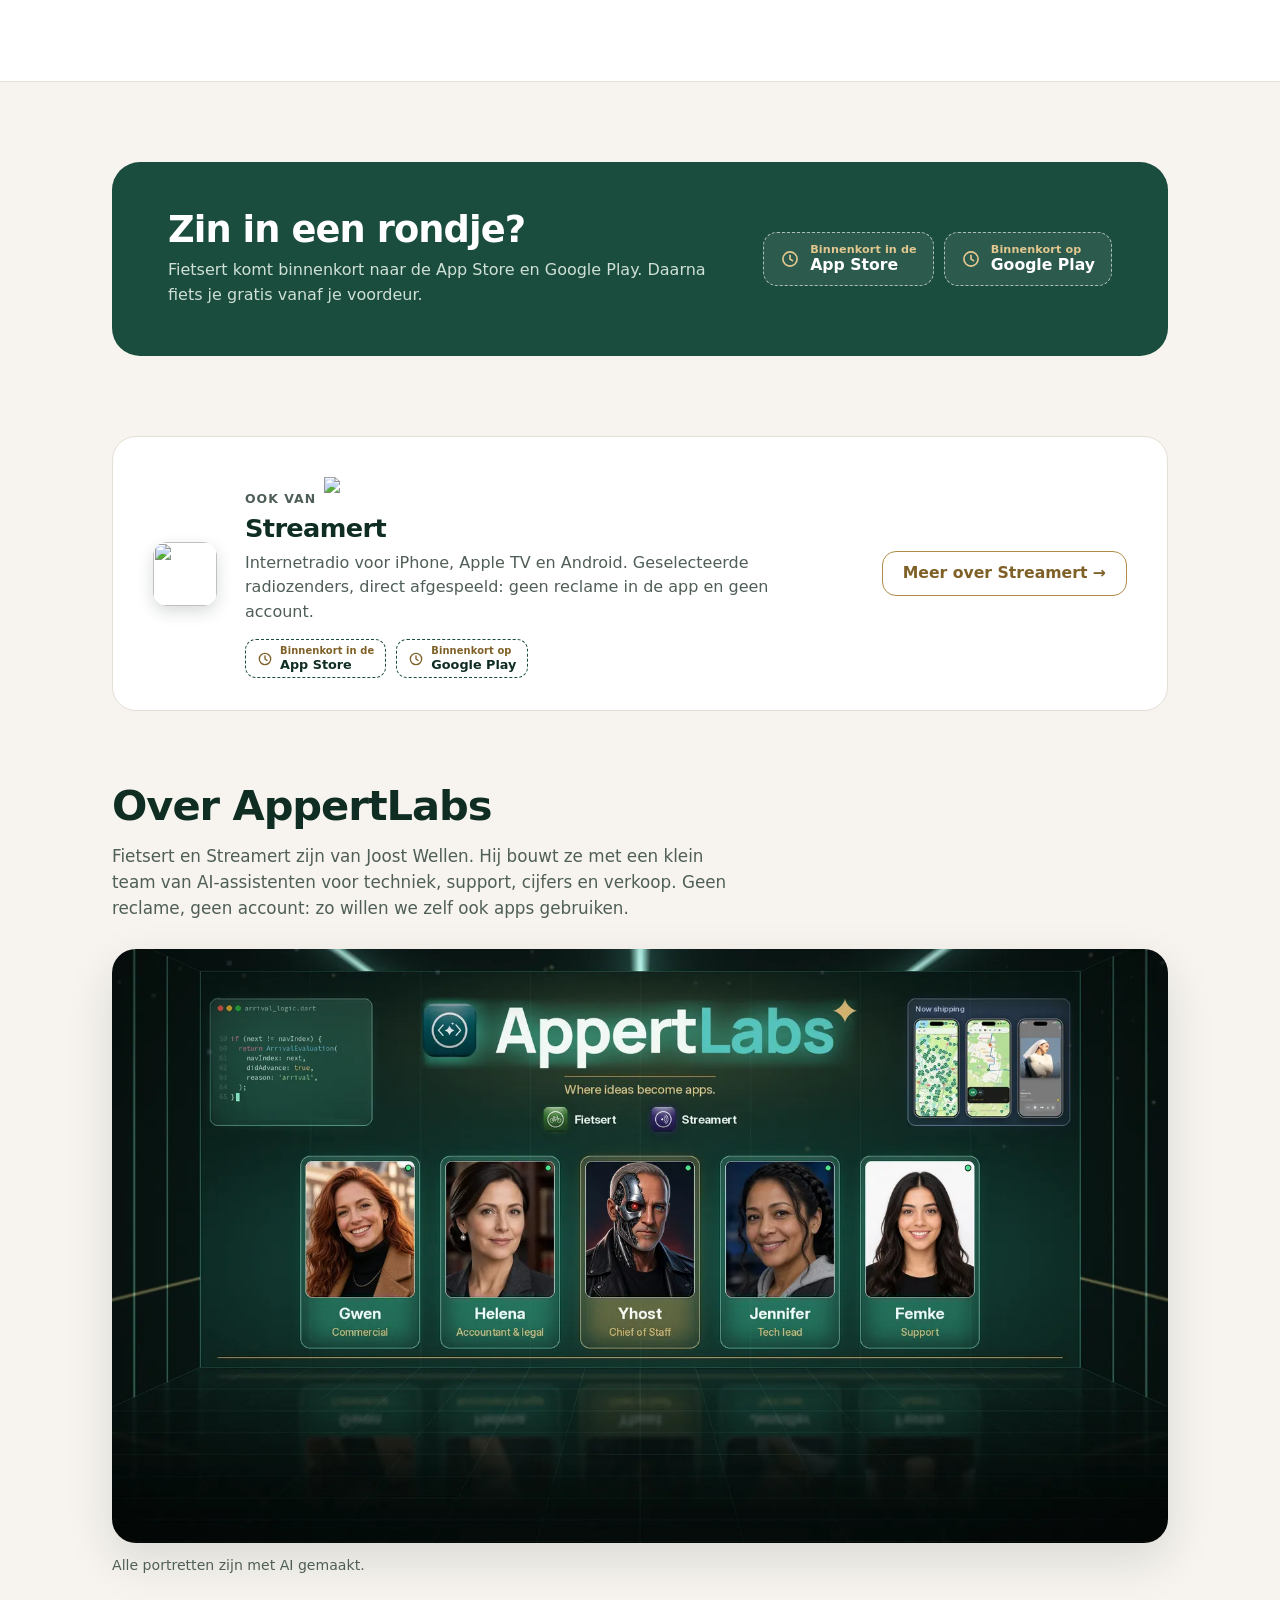
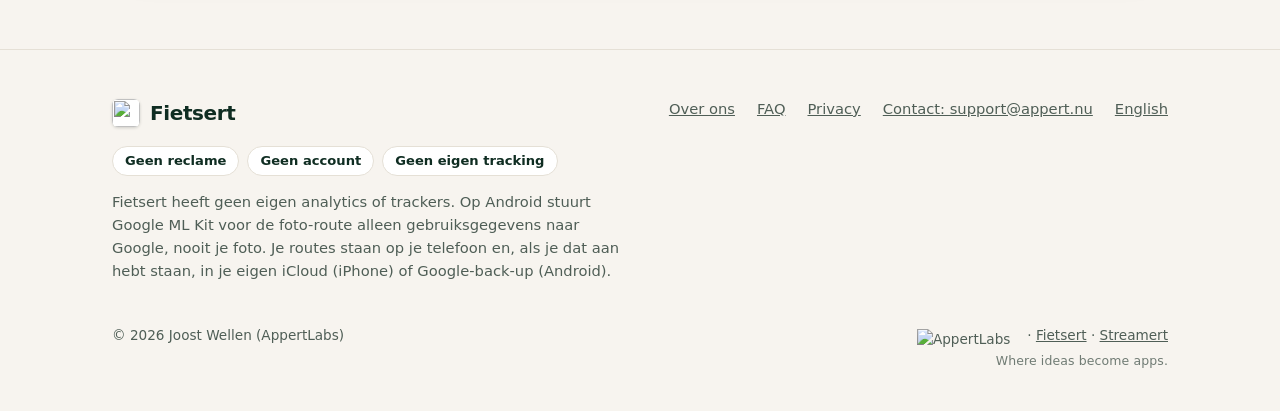
==== commit e84f78b6: "Footer badge + privacy summary: routes on phone, iCloud or Google backup (NL+EN)" ====
--- a/index.html
+++ b/index.html
@@ -297,7 +297,7 @@
         <ul class="footer-pledge">
           <li>Geen reclame</li>
           <li>Geen account</li>
-          <li>Gegevens alleen via iCloud/Apple</li>
+          <li>Geen eigen tracking</li>
         </ul>
         <p>Fietsert heeft geen eigen analytics of trackers. Op Android stuurt Google ML Kit voor de foto-route alleen gebruiksgegevens naar Google, nooit je foto. Je routes staan op je telefoon en, als je dat aan hebt staan, in je eigen iCloud (iPhone) of Google-back-up (Android).</p>
       </div>
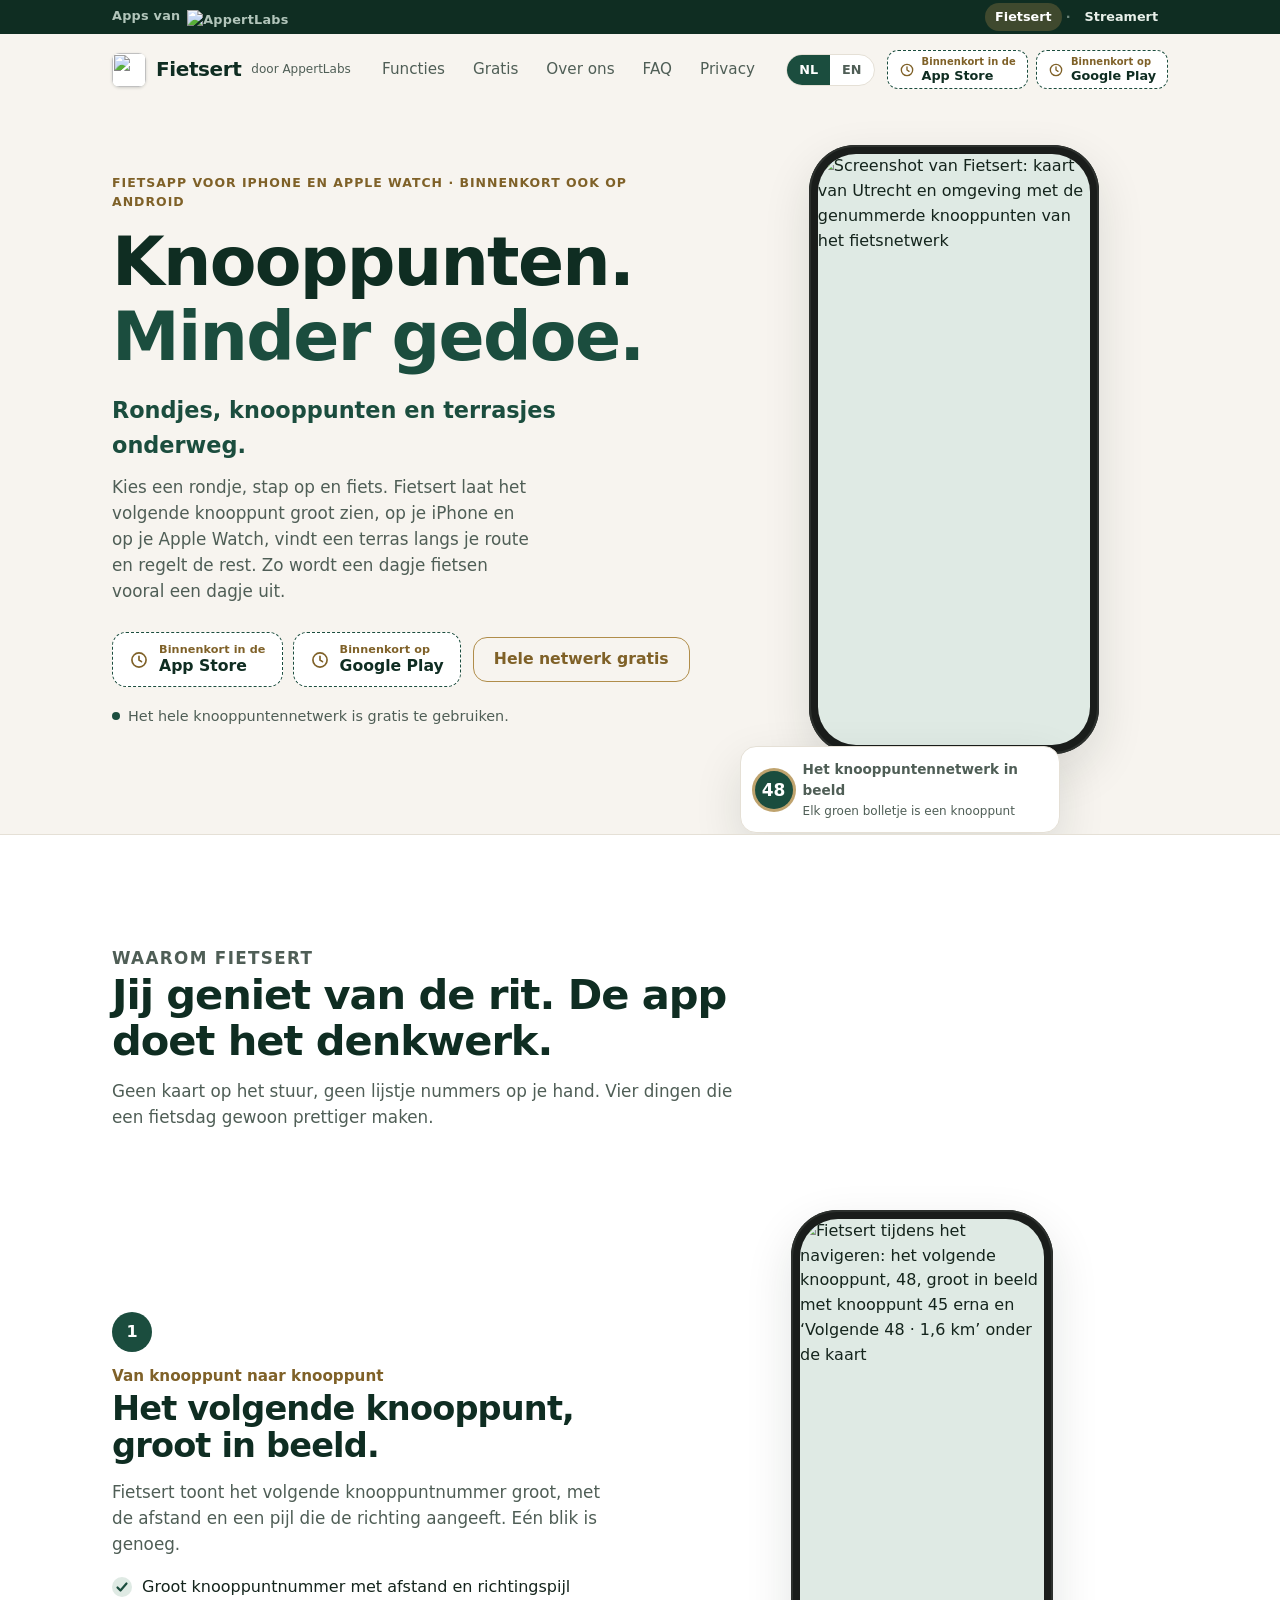
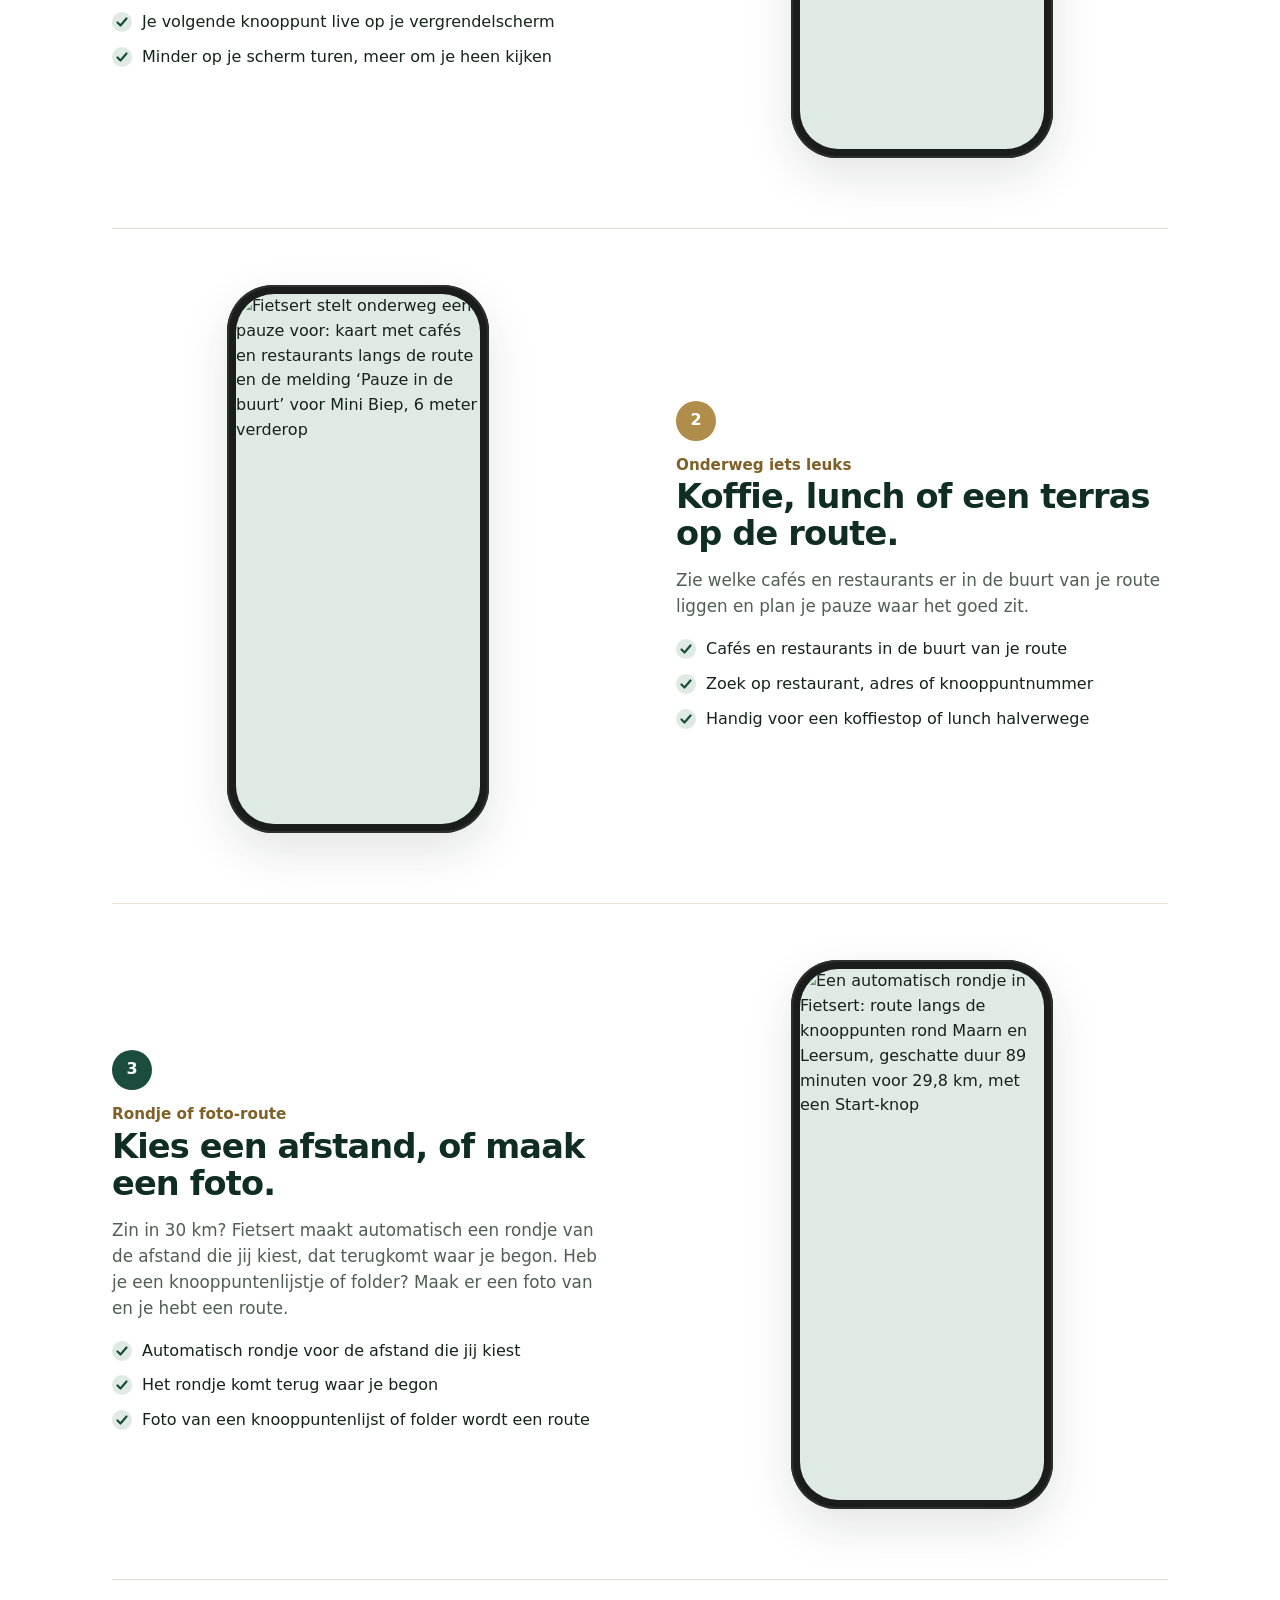
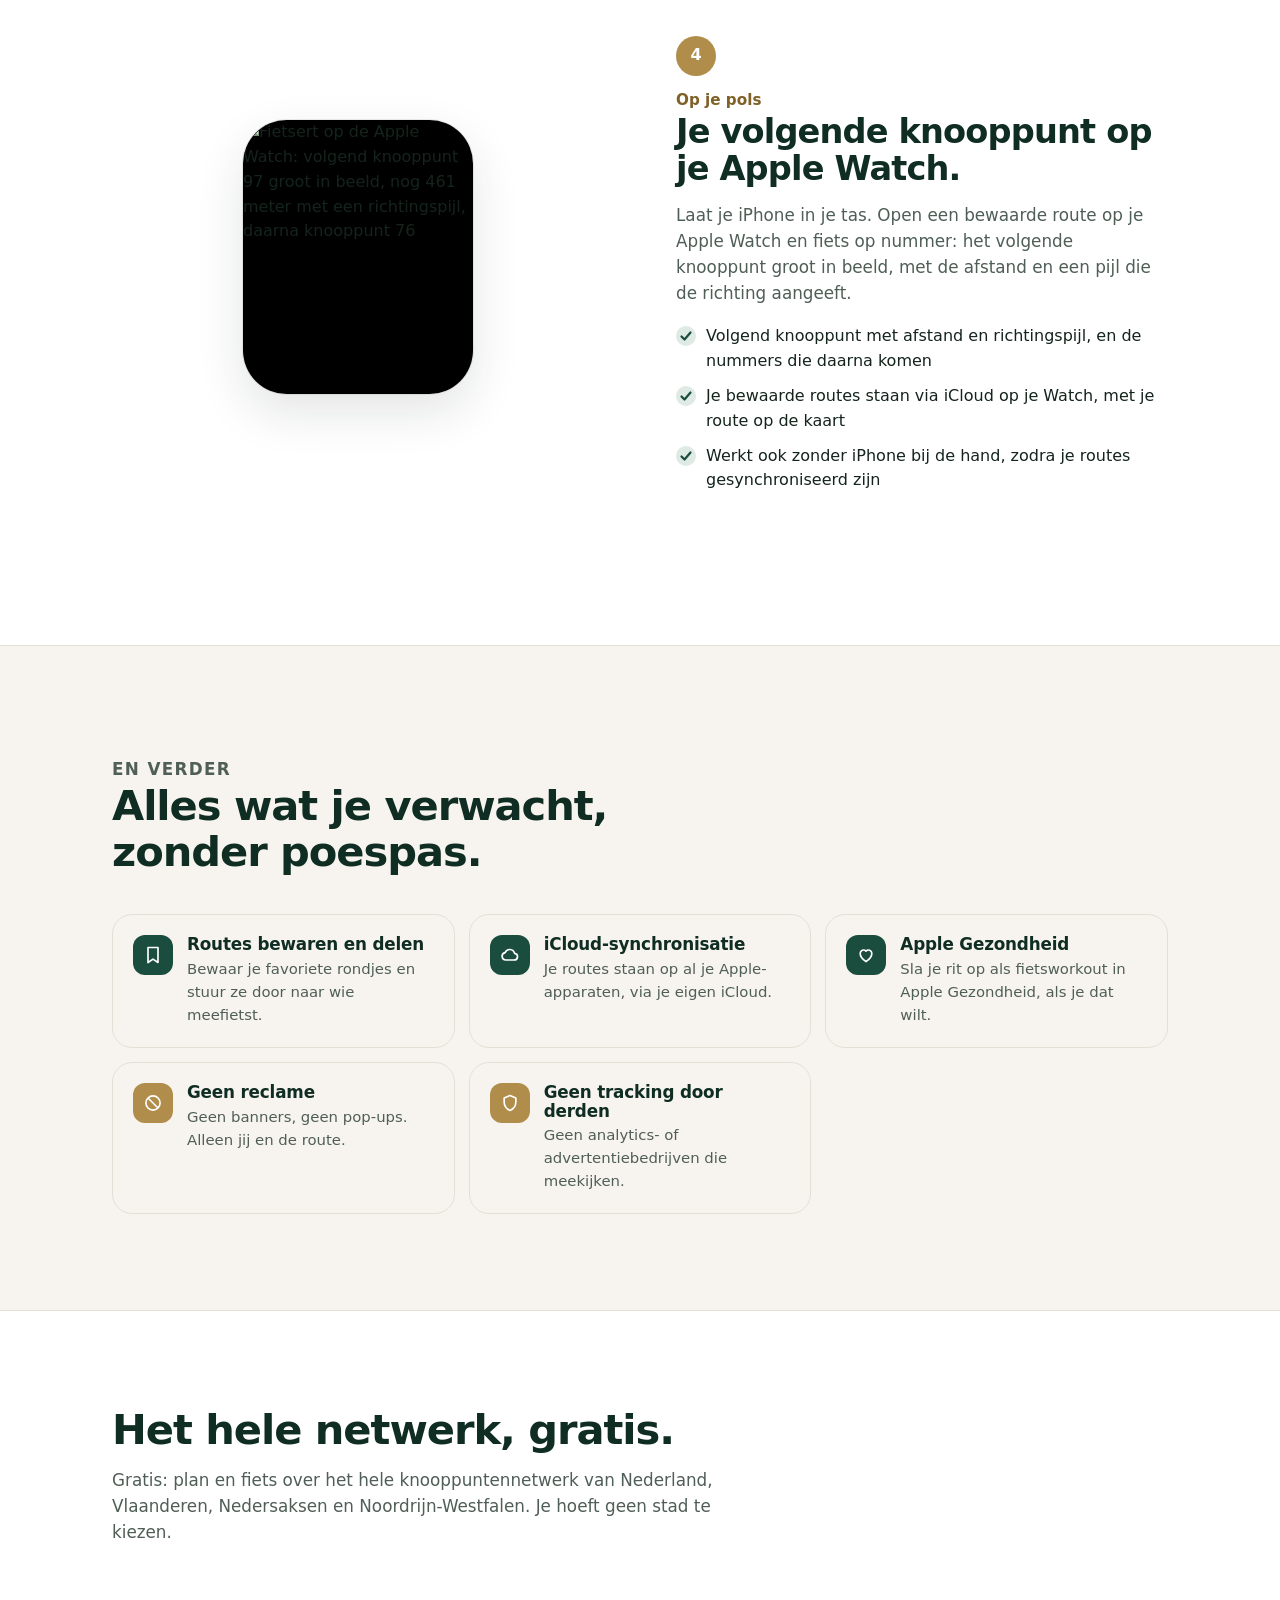
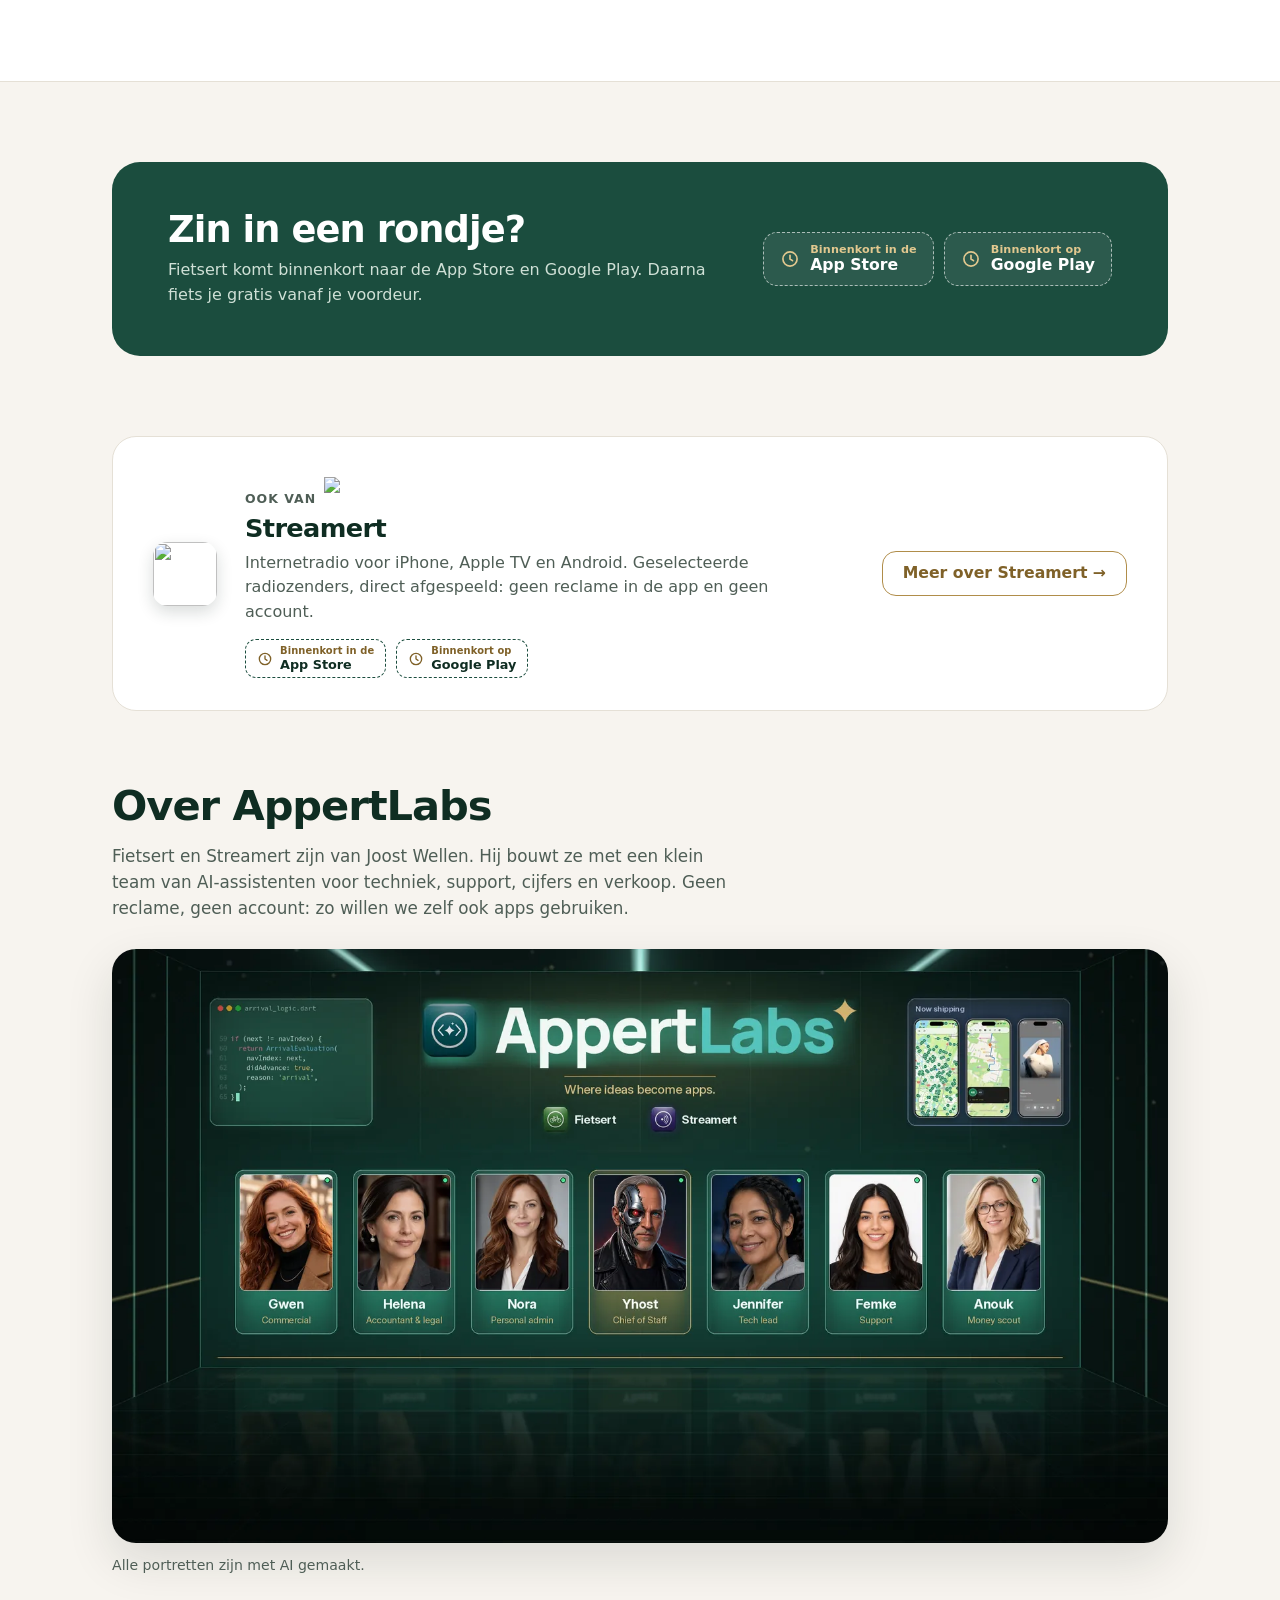
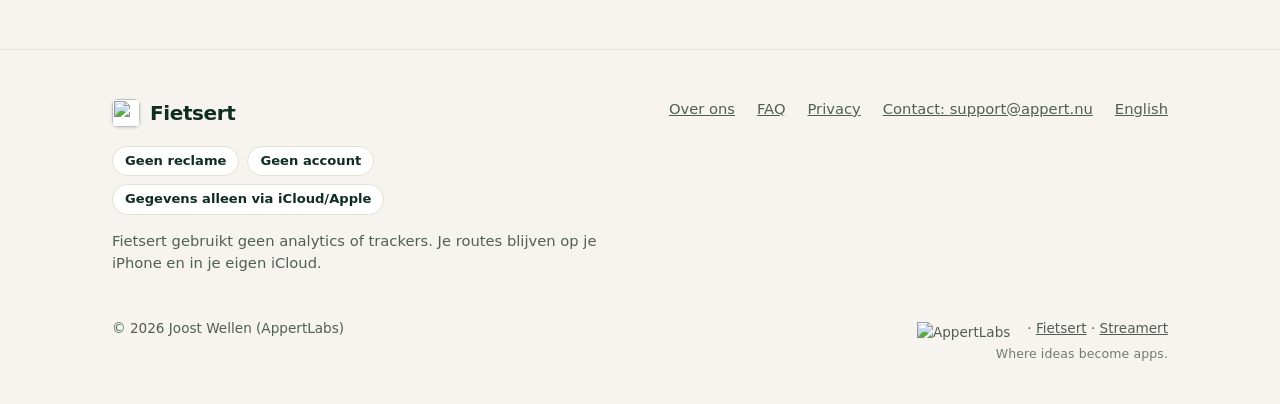
==== commit 46033cb1: "About: 7-person team photo (adds Nora and Anouk), EN+NL alt text" ====
--- a/index.html
+++ b/index.html
@@ -279,8 +279,8 @@
       </div>
       <figure class="team-photo">
         <picture>
-          <source media="(max-width: 599px)" srcset="assets/appertlabs-team-square-800.webp 800w, assets/appertlabs-team-square-1200.webp 1200w" sizes="calc(100vw - 40px)" width="1200" height="1500">
-          <img src="assets/appertlabs-team-1600.webp" srcset="assets/appertlabs-team-1600.webp 1600w, assets/appertlabs-team-2400.webp 2400w" sizes="(min-width: 1120px) 1056px, (min-width: 768px) calc(100vw - 64px), calc(100vw - 40px)" width="1600" height="900" alt="Het AppertLabs-team: Gwen (commercieel), Helena (juridisch en cijfers), Yhost, Jennifer (techniek) en Femke (support), allemaal AI-assistenten." loading="lazy" decoding="async">
+          <source media="(max-width: 599px)" srcset="assets/appertlabs-team7-square-800.webp 800w, assets/appertlabs-team7-square-1200.webp 1200w" sizes="calc(100vw - 40px)" width="1200" height="1500">
+          <img src="assets/appertlabs-team7-1600.webp" srcset="assets/appertlabs-team7-1600.webp 1600w, assets/appertlabs-team7-2400.webp 2400w" sizes="(min-width: 1120px) 1056px, (min-width: 768px) calc(100vw - 64px), calc(100vw - 40px)" width="1600" height="900" alt="Het AppertLabs-team: Gwen (commercieel), Helena (juridisch en cijfers), Nora (persoonlijke administratie), Yhost (stafchef), Jennifer (techniek), Femke (support) en Anouk (geldzoeker), allemaal AI-assistenten." loading="lazy" decoding="async">
         </picture>
         <figcaption>Alle portretten zijn met AI gemaakt.</figcaption>
       </figure>
@@ -297,9 +297,9 @@
         <ul class="footer-pledge">
           <li>Geen reclame</li>
           <li>Geen account</li>
-          <li>Geen eigen tracking</li>
+          <li>Gegevens alleen via iCloud/Apple</li>
         </ul>
-        <p>Fietsert heeft geen eigen analytics of trackers. Op Android stuurt Google ML Kit voor de foto-route alleen gebruiksgegevens naar Google, nooit je foto. Je routes staan op je telefoon en, als je dat aan hebt staan, in je eigen iCloud (iPhone) of Google-back-up (Android).</p>
+        <p>Fietsert gebruikt geen analytics of trackers. Je routes blijven op je iPhone en in je eigen iCloud.</p>
       </div>
       <nav class="footer-links" aria-label="Footer">
         <a href="#over-ons">Over ons</a>
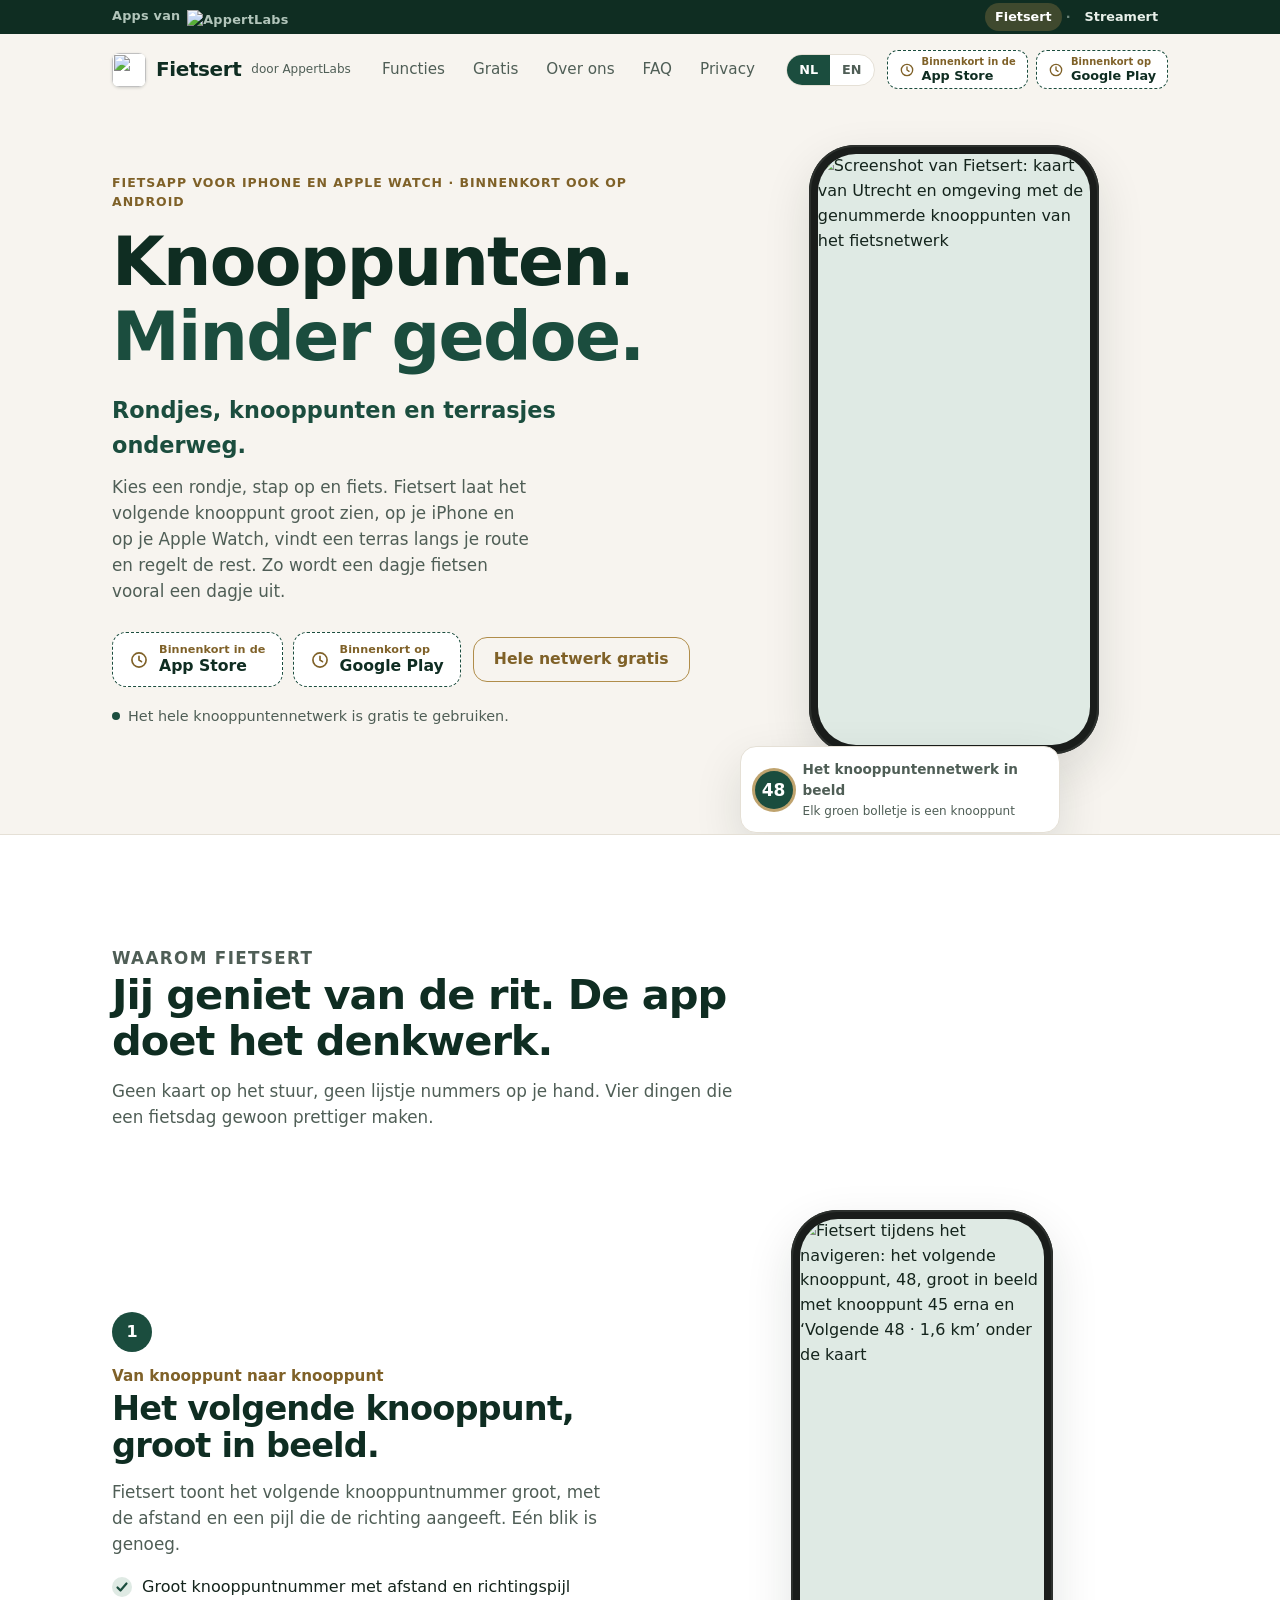
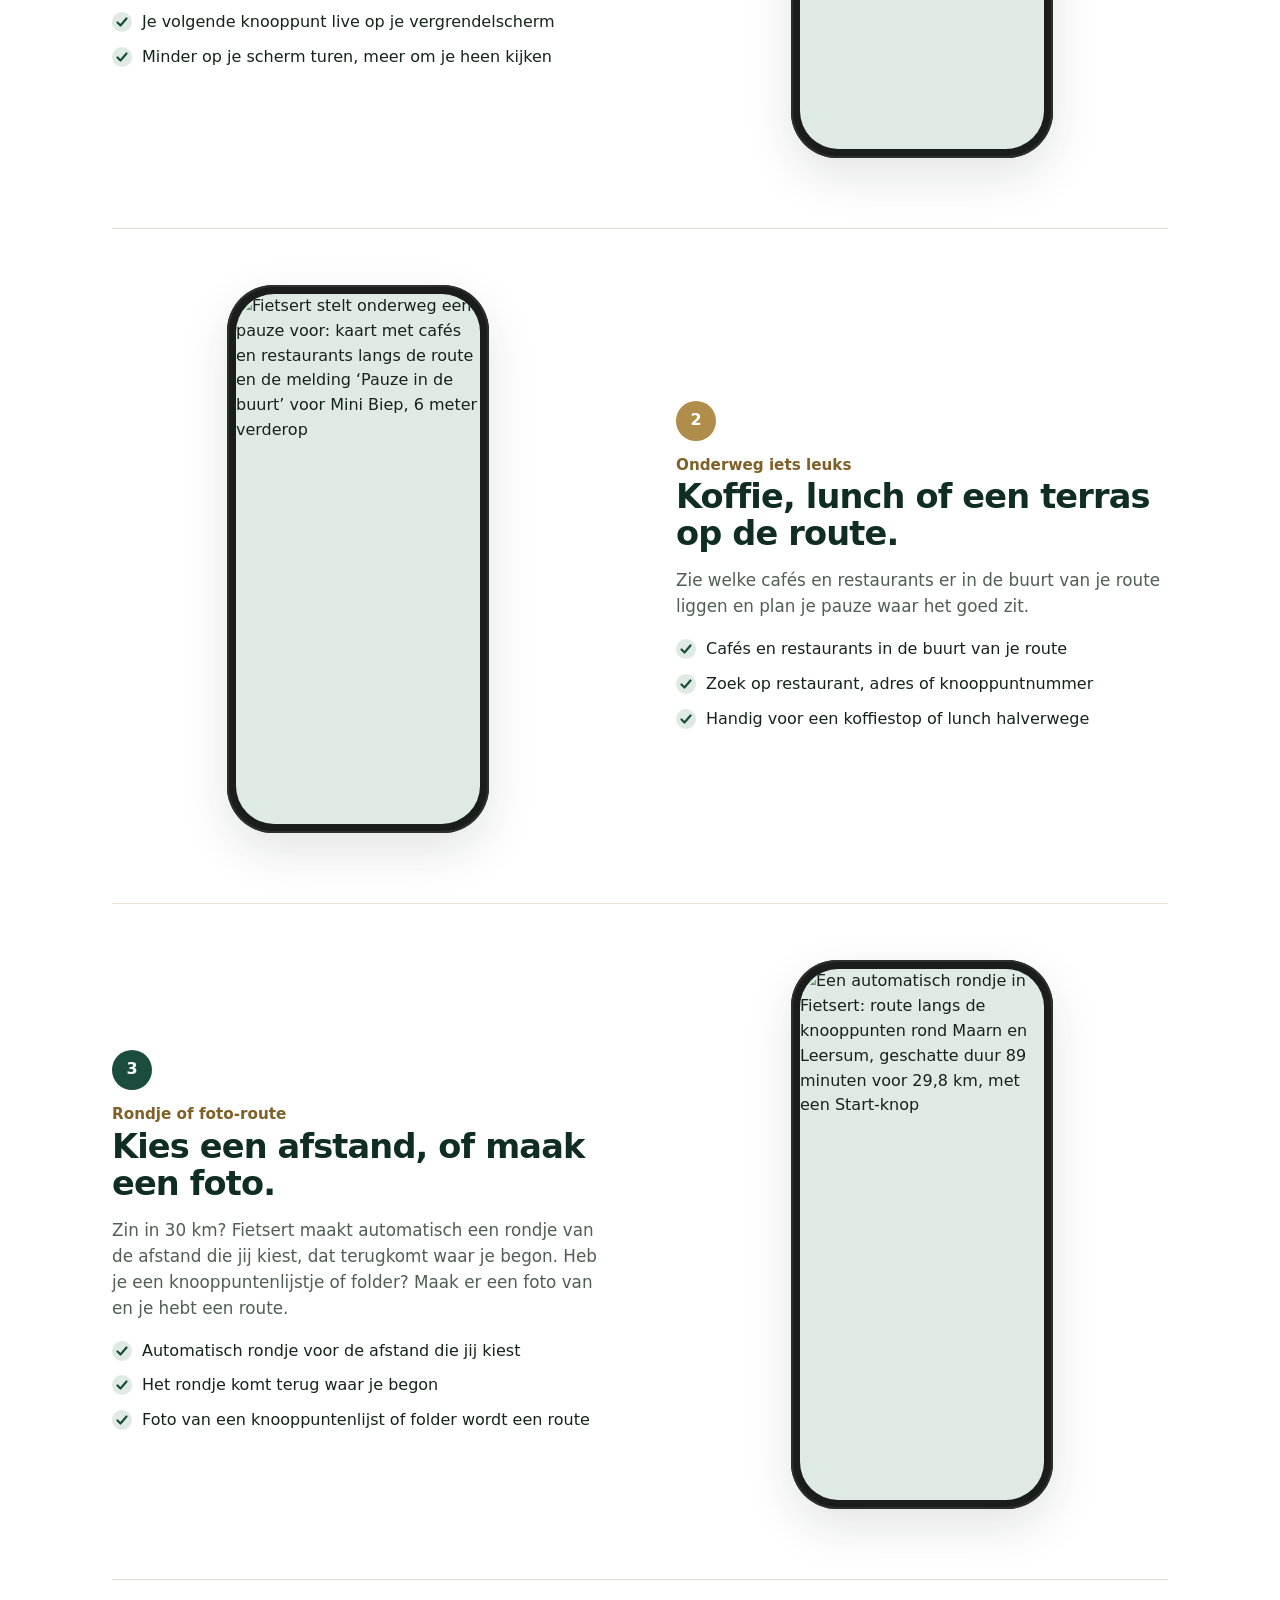
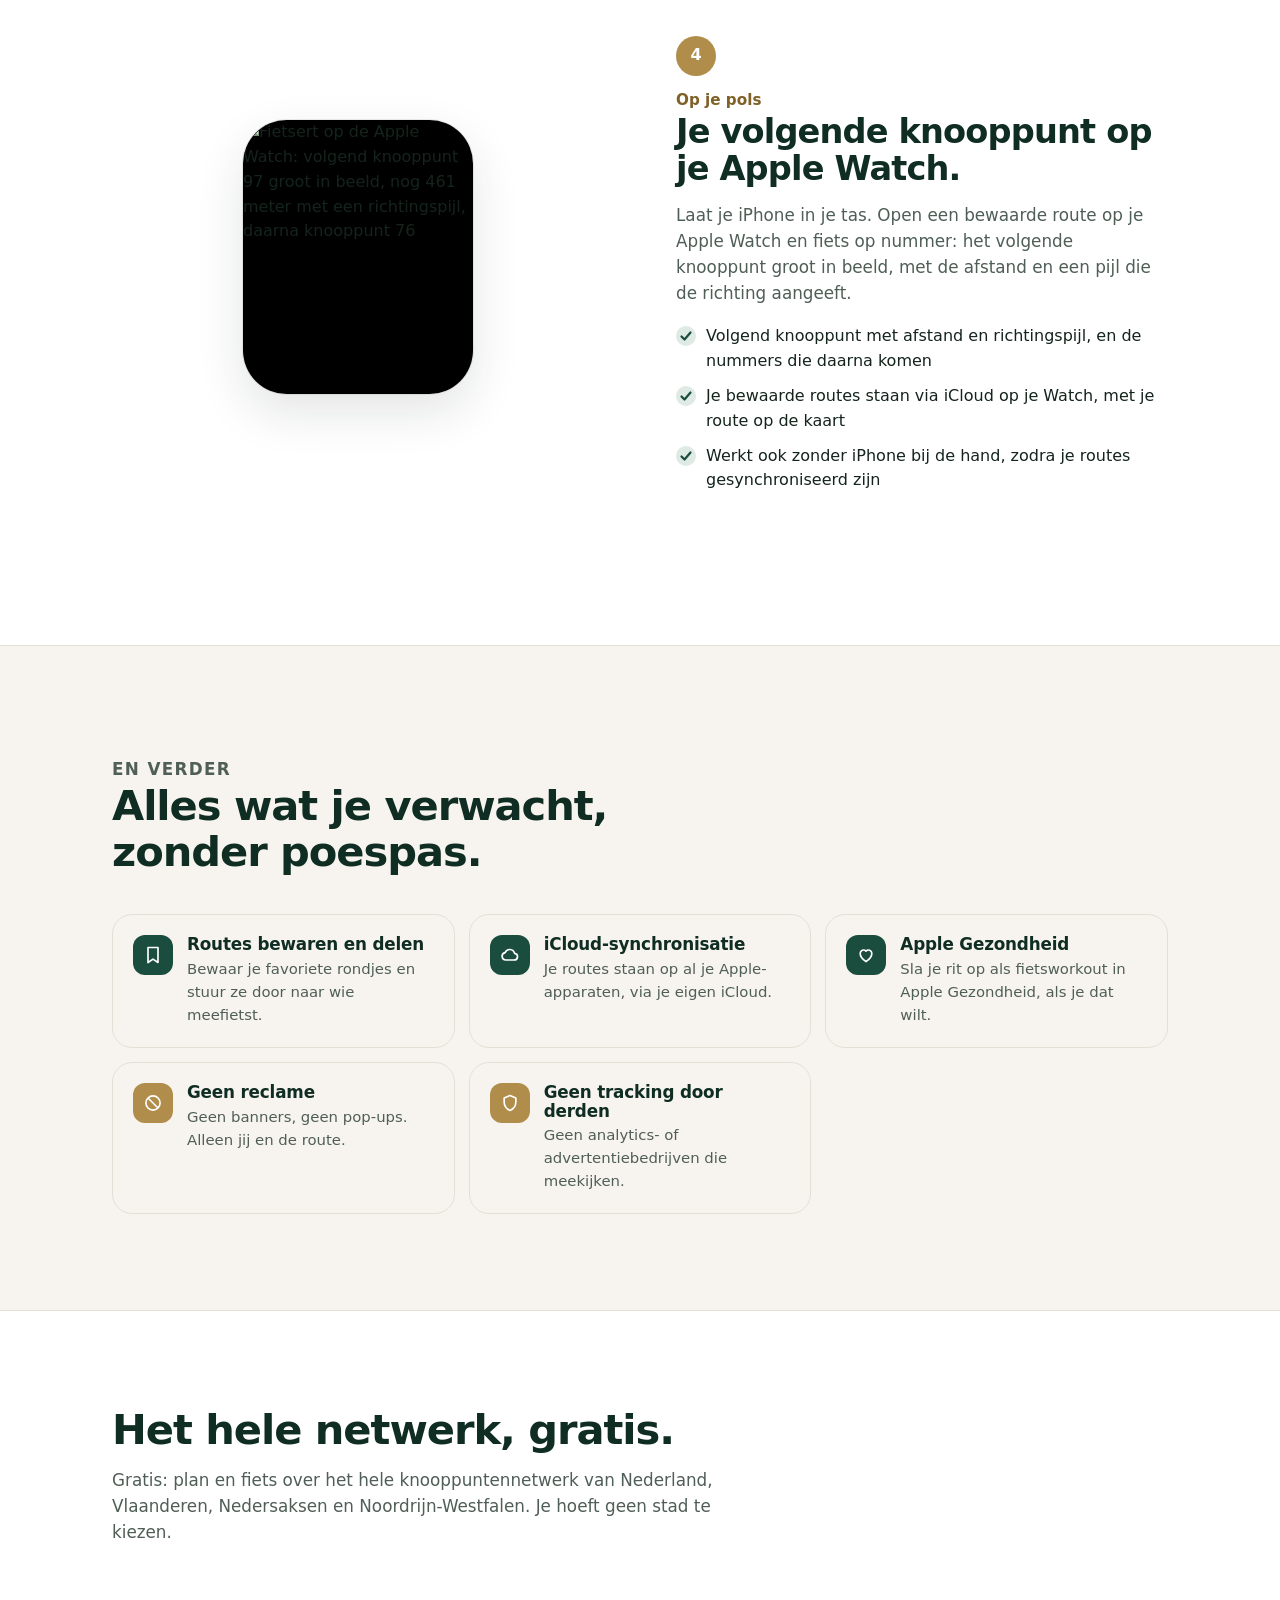
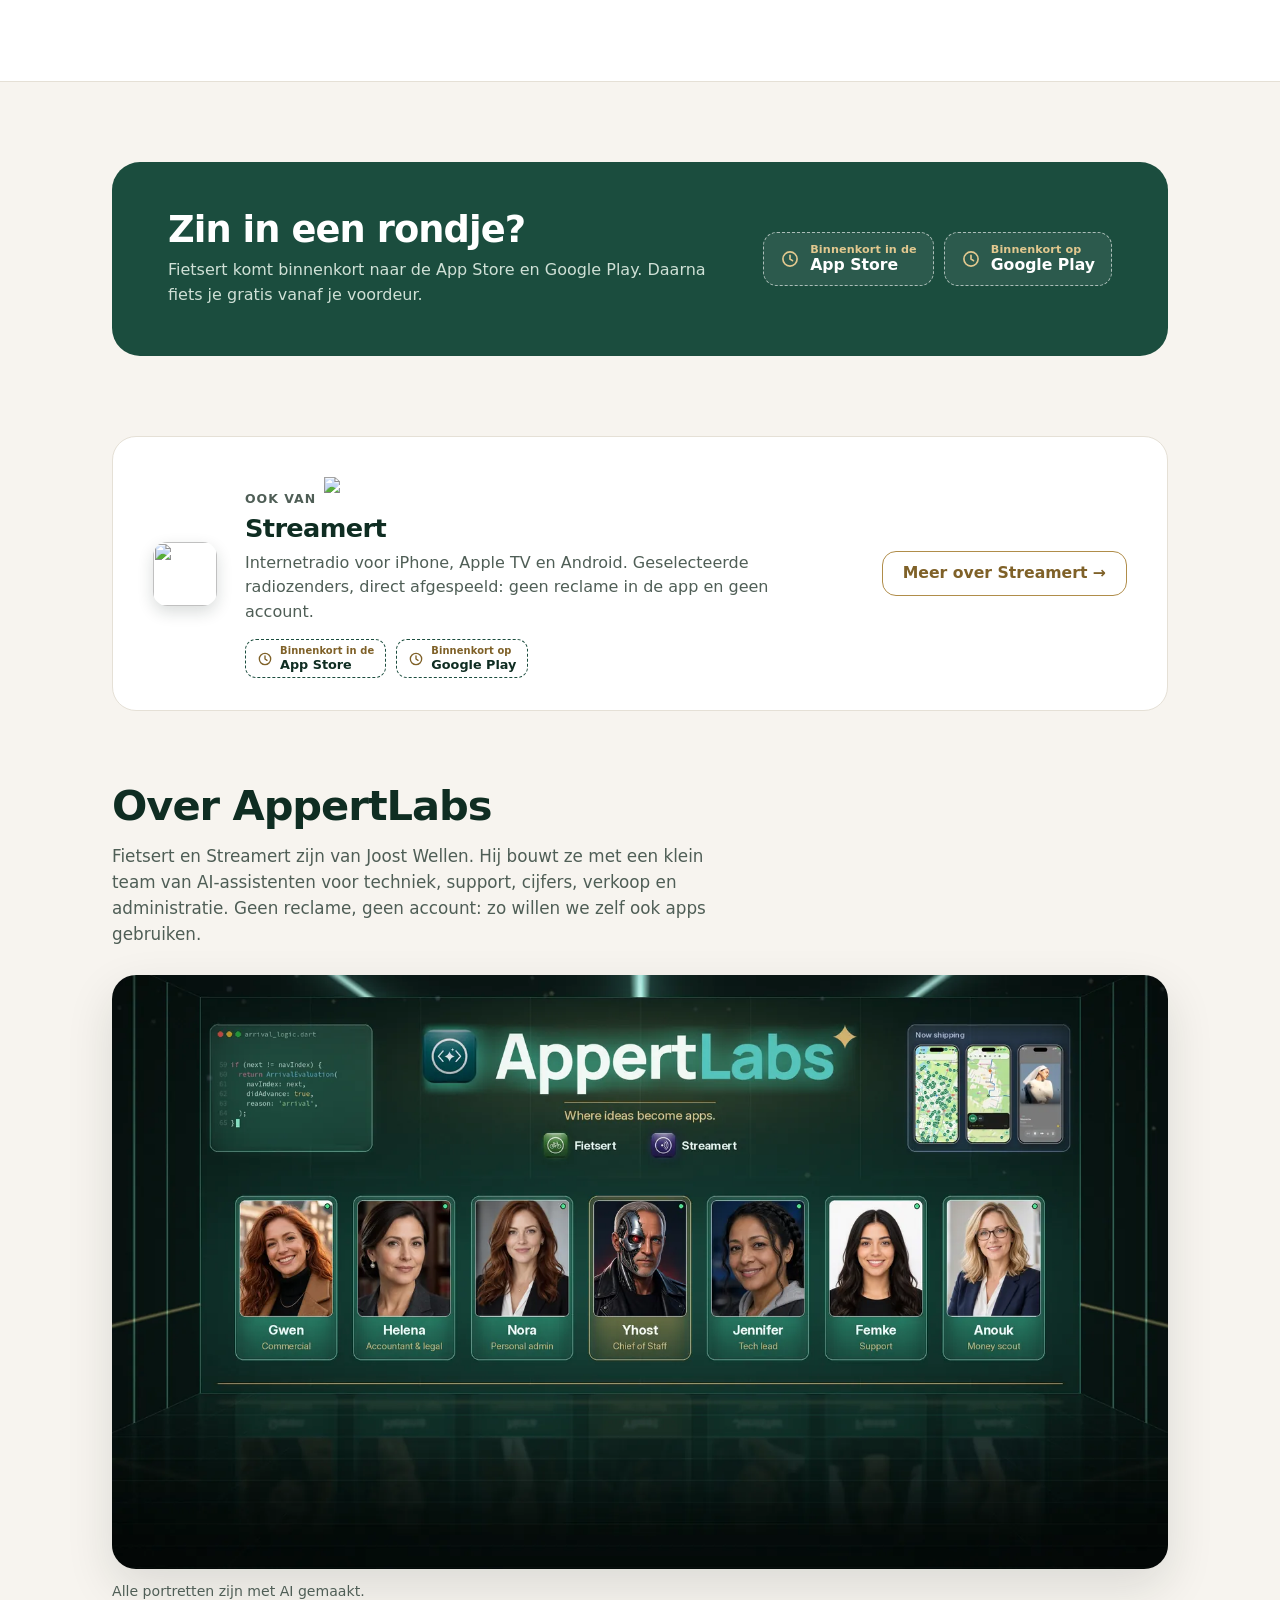
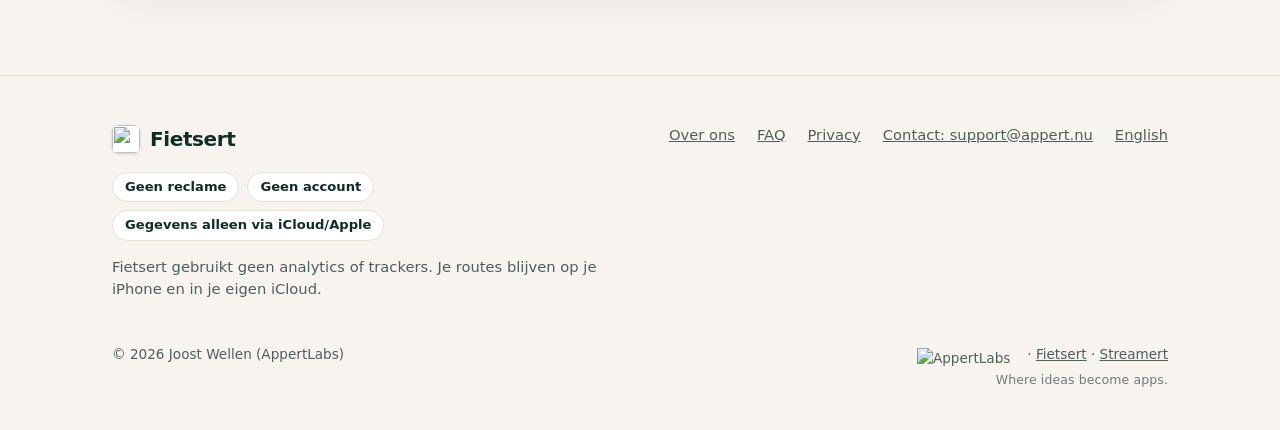
==== commit dc4645c5: "About: NL alt roles administratie/geldscout; intro adds admin" ====
--- a/index.html
+++ b/index.html
@@ -275,12 +275,12 @@
     <div class="wrap">
       <div class="section-head">
         <h2 id="over-ons-titel">Over AppertLabs</h2>
-        <p>Fietsert en Streamert zijn van Joost Wellen. Hij bouwt ze met een klein team van AI-assistenten voor techniek, support, cijfers en verkoop. Geen reclame, geen account: zo willen we zelf ook apps gebruiken.</p>
+        <p>Fietsert en Streamert zijn van Joost Wellen. Hij bouwt ze met een klein team van AI-assistenten voor techniek, support, cijfers, verkoop en administratie. Geen reclame, geen account: zo willen we zelf ook apps gebruiken.</p>
       </div>
       <figure class="team-photo">
         <picture>
           <source media="(max-width: 599px)" srcset="assets/appertlabs-team7-square-800.webp 800w, assets/appertlabs-team7-square-1200.webp 1200w" sizes="calc(100vw - 40px)" width="1200" height="1500">
-          <img src="assets/appertlabs-team7-1600.webp" srcset="assets/appertlabs-team7-1600.webp 1600w, assets/appertlabs-team7-2400.webp 2400w" sizes="(min-width: 1120px) 1056px, (min-width: 768px) calc(100vw - 64px), calc(100vw - 40px)" width="1600" height="900" alt="Het AppertLabs-team: Gwen (commercieel), Helena (juridisch en cijfers), Nora (persoonlijke administratie), Yhost (stafchef), Jennifer (techniek), Femke (support) en Anouk (geldzoeker), allemaal AI-assistenten." loading="lazy" decoding="async">
+          <img src="assets/appertlabs-team7-1600.webp" srcset="assets/appertlabs-team7-1600.webp 1600w, assets/appertlabs-team7-2400.webp 2400w" sizes="(min-width: 1120px) 1056px, (min-width: 768px) calc(100vw - 64px), calc(100vw - 40px)" width="1600" height="900" alt="Het AppertLabs-team: Gwen (commercieel), Helena (juridisch en cijfers), Nora (administratie), Yhost (stafchef), Jennifer (techniek), Femke (support) en Anouk (geldscout), allemaal AI-assistenten." loading="lazy" decoding="async">
         </picture>
         <figcaption>Alle portretten zijn met AI gemaakt.</figcaption>
       </figure>
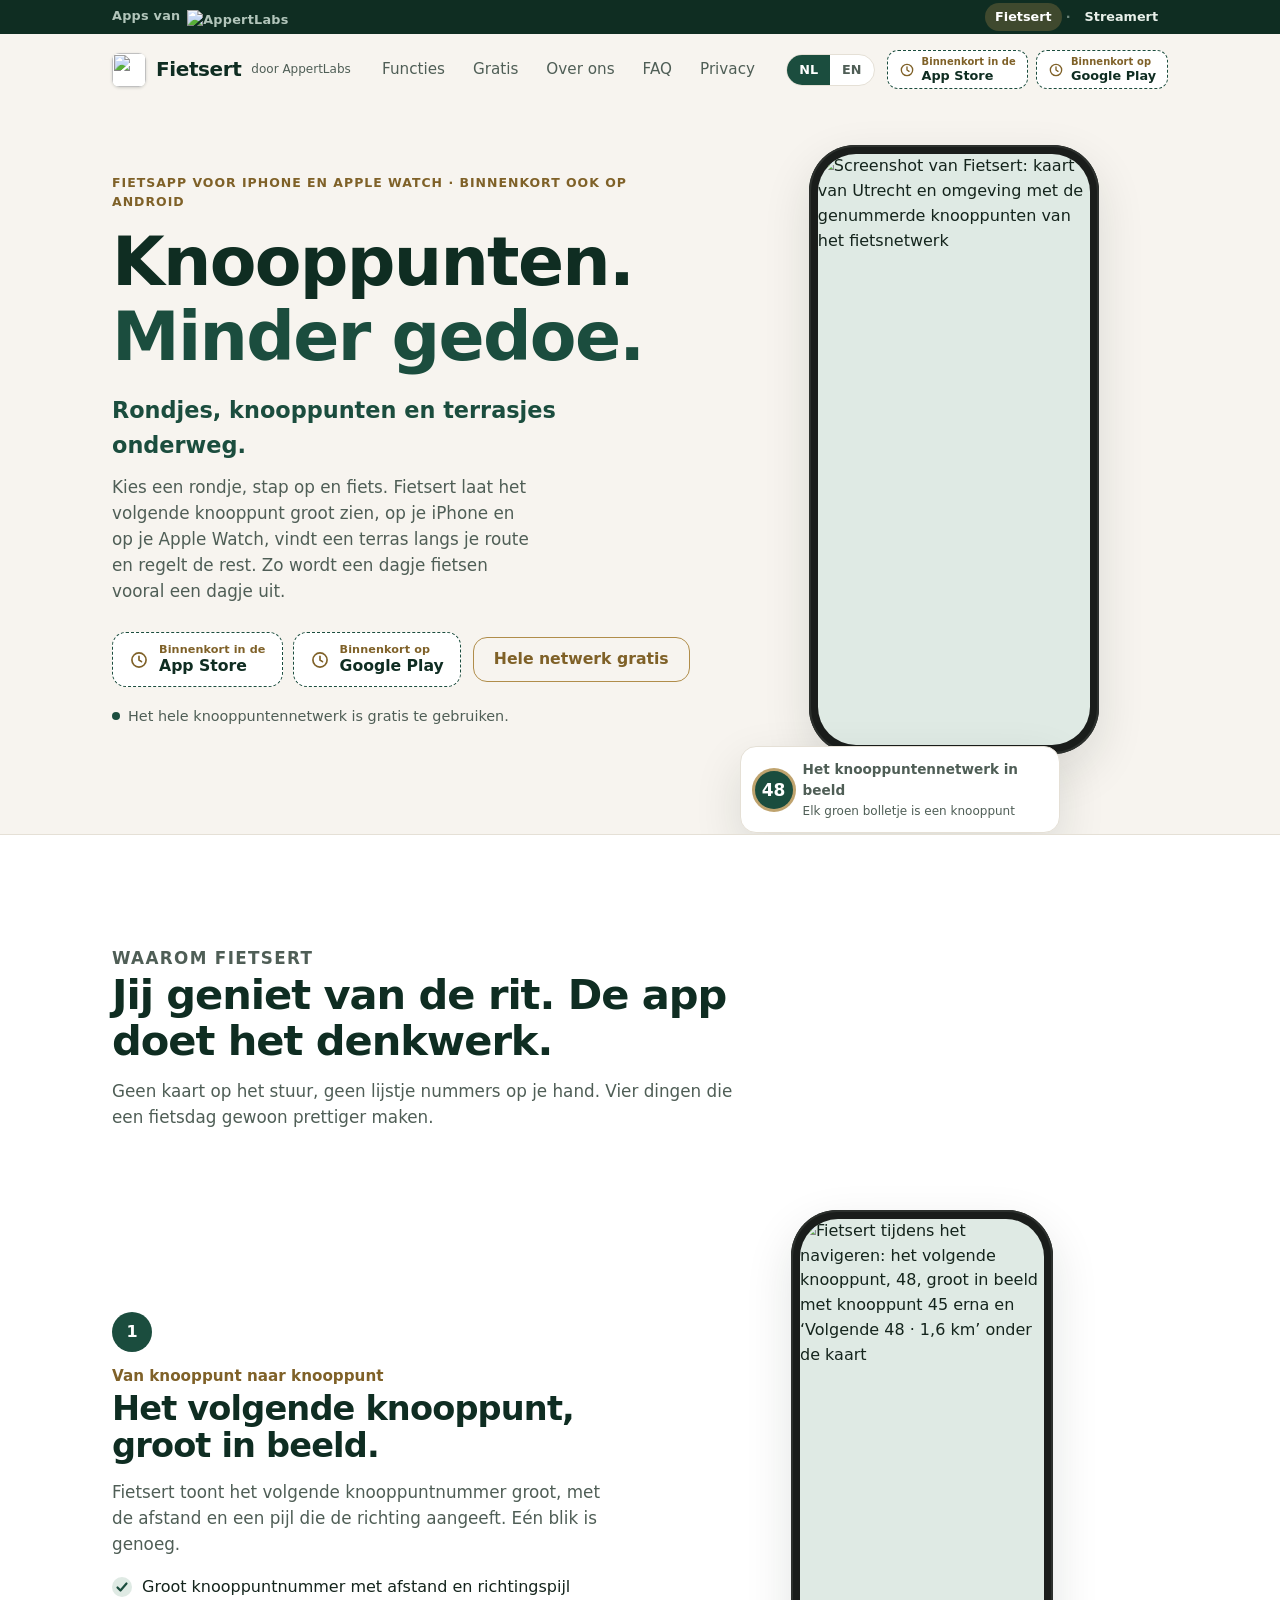
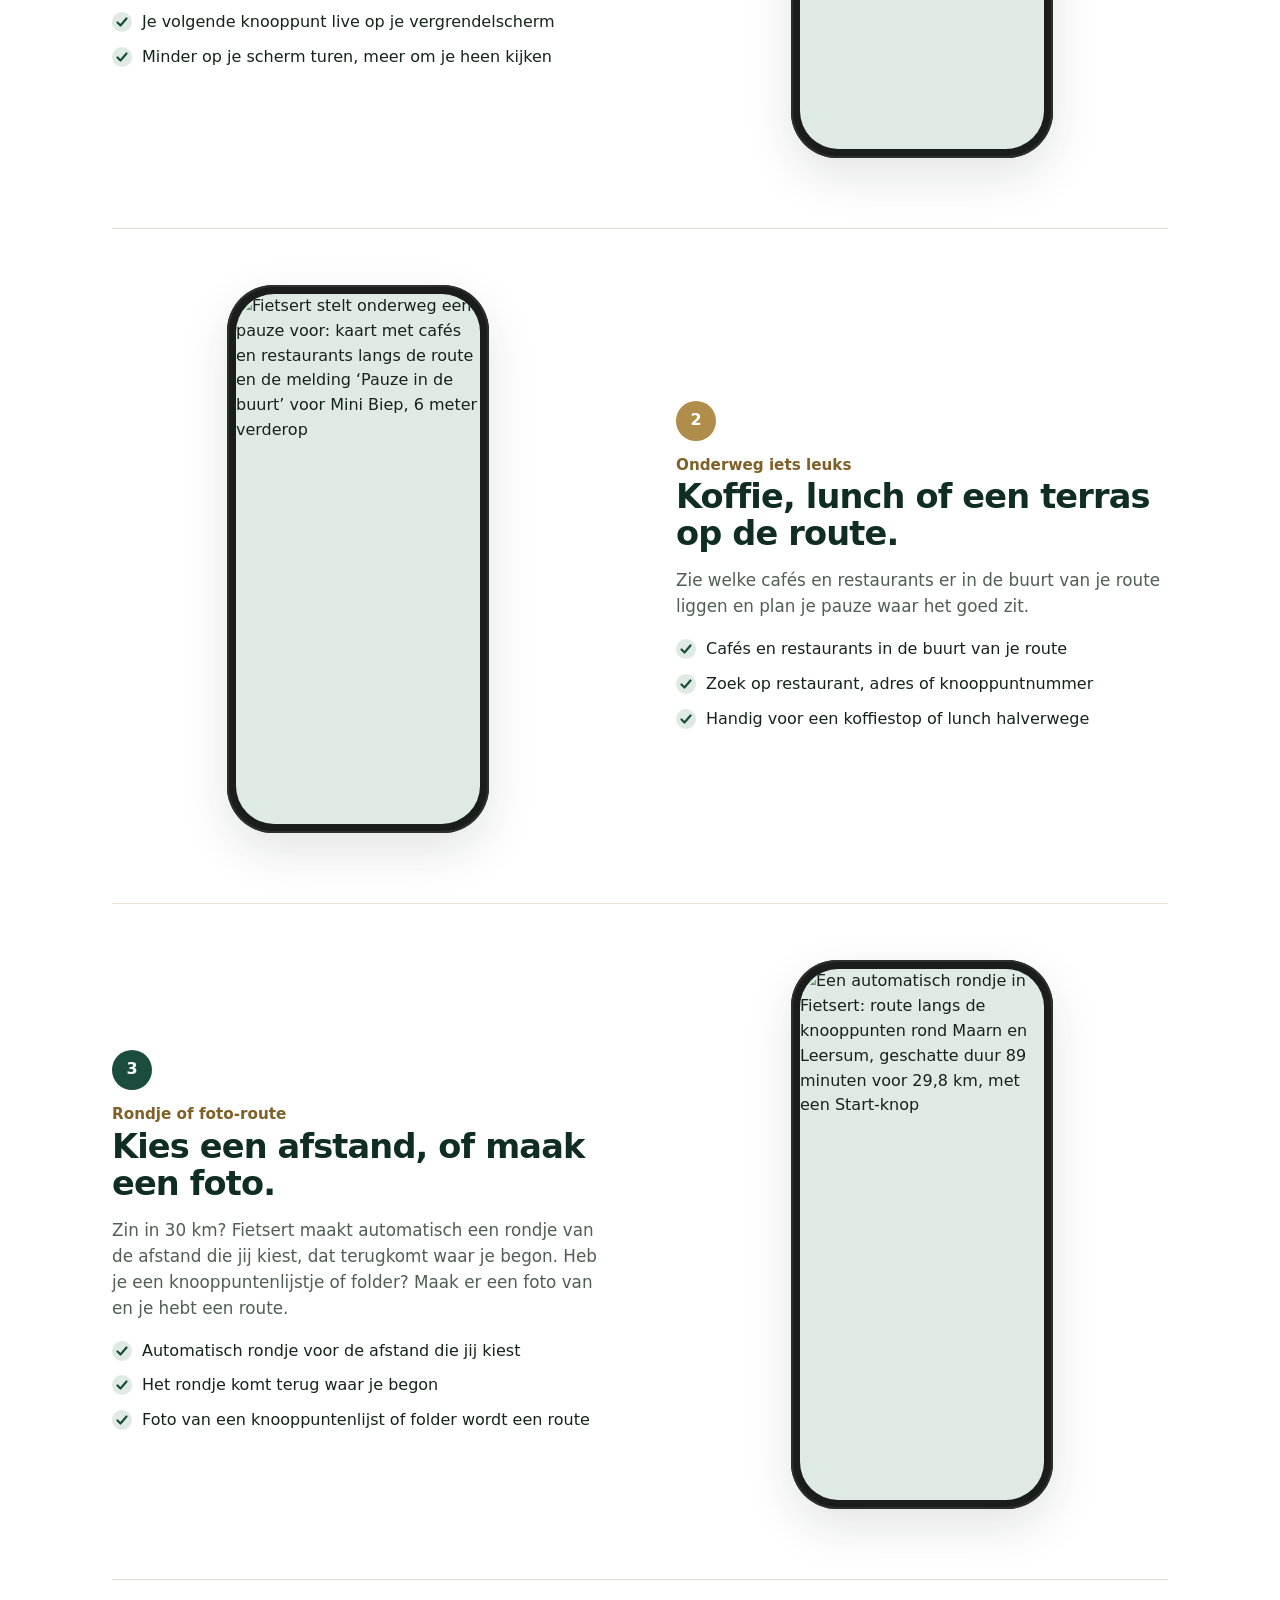
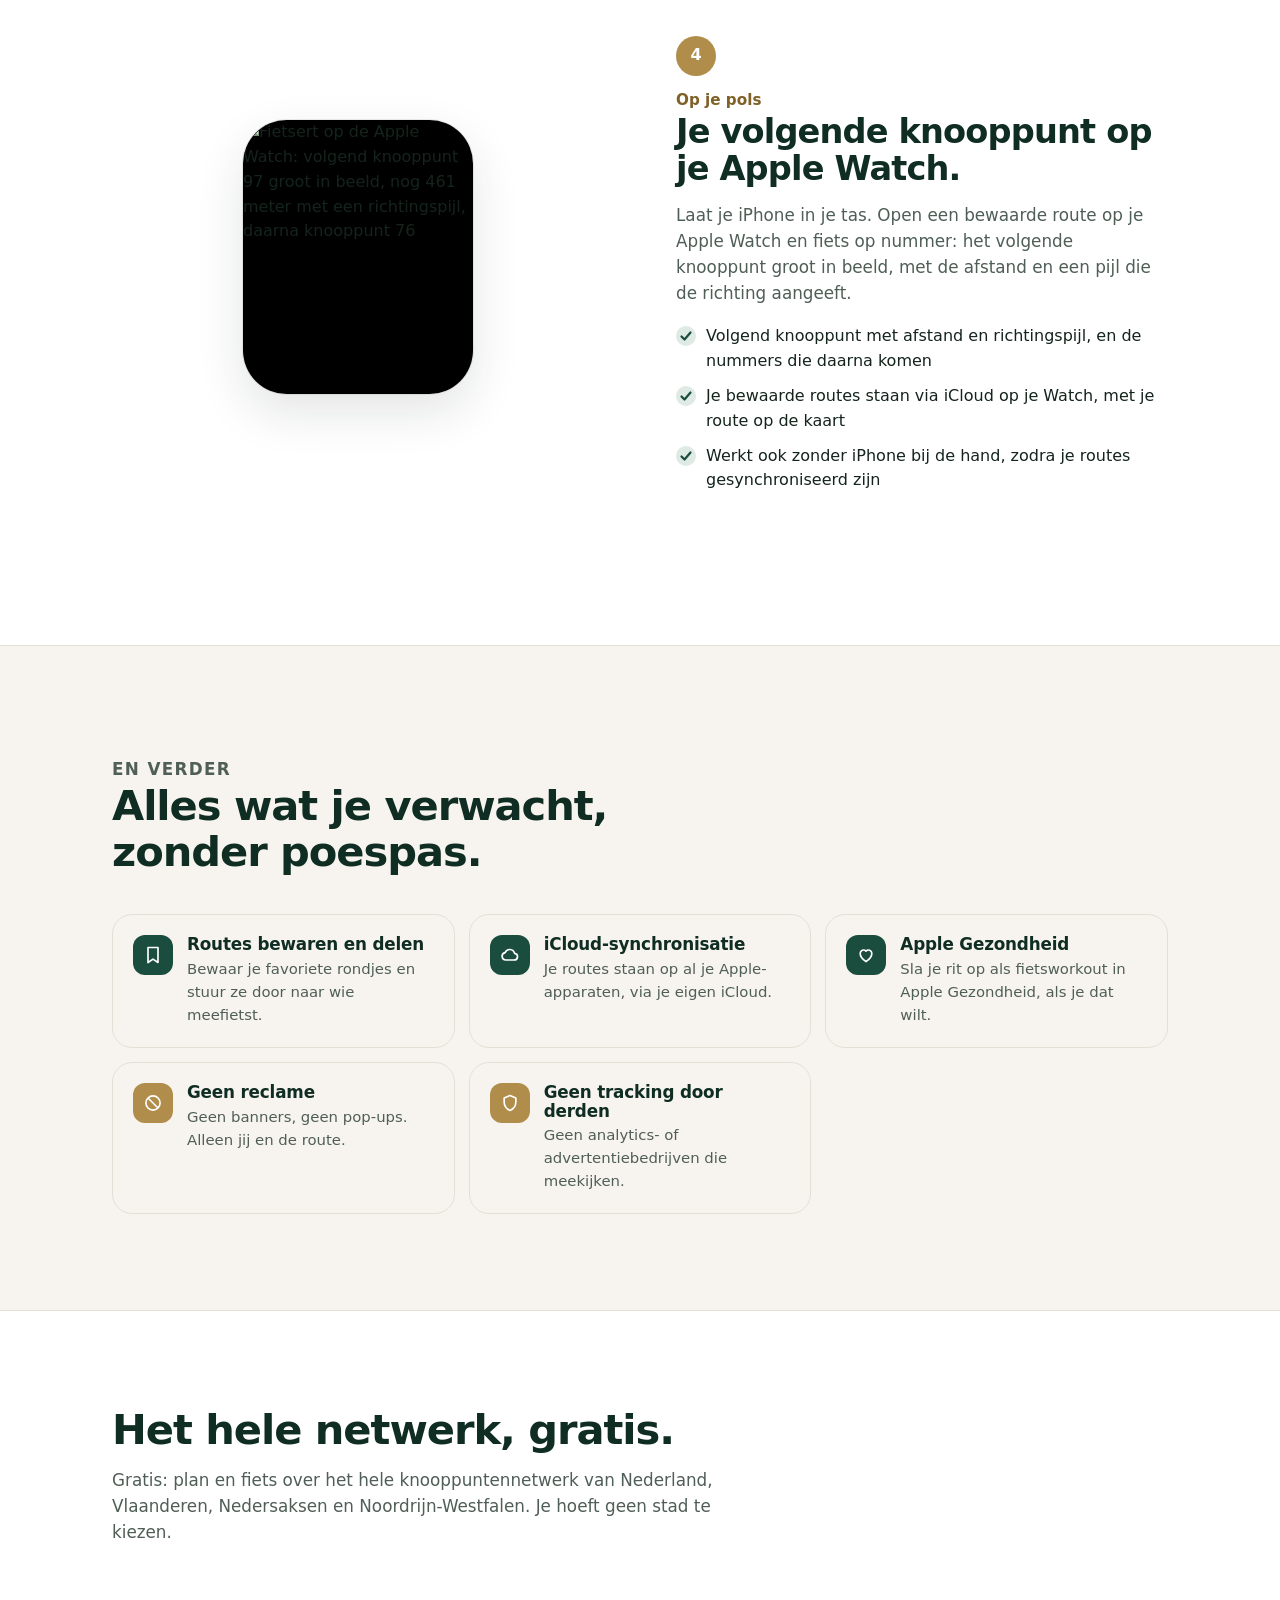
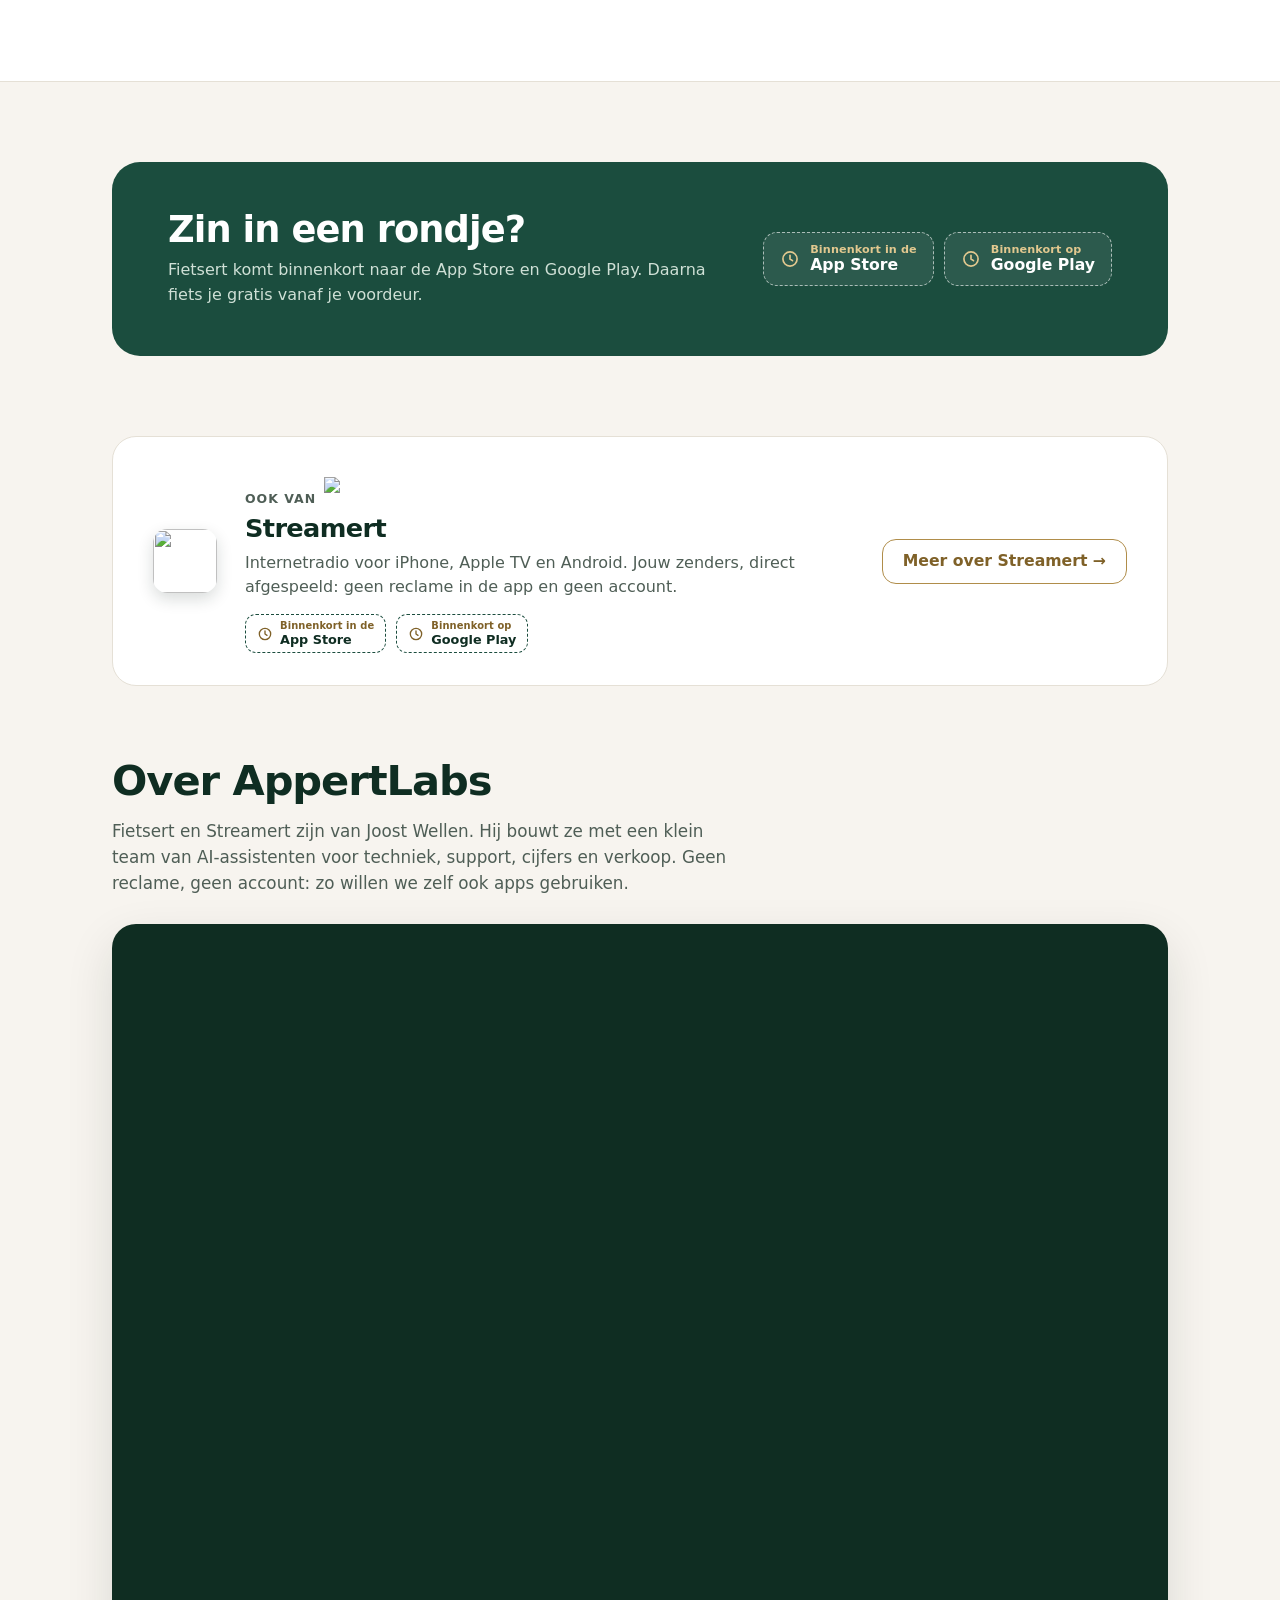
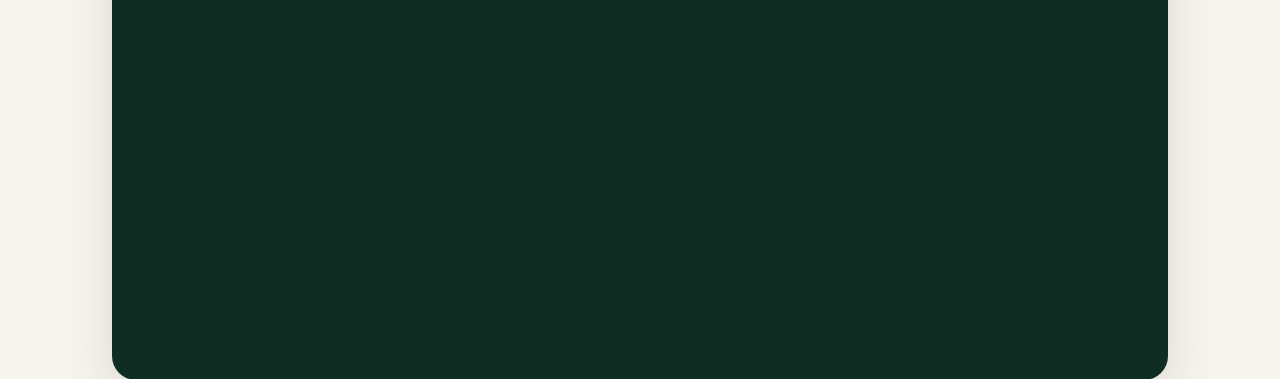
==== commit 7a3423ee: "Streamert: site copy without built-in catalogue (#53) * Streamert: site copy without built-in catalo" ====
--- a/index.html
+++ b/index.html
@@ -257,7 +257,7 @@
         <div>
           <p class="eyebrow">Ook van <img class="lab-lockup" src="assets/appertlabs-lockup-on-light.svg" alt="AppertLabs" width="100" height="17"></p>
           <h2 id="ook-titel">Streamert</h2>
-          <p>Internetradio voor iPhone, Apple TV en Android. Geselecteerde radiozenders, direct afgespeeld: geen reclame in de app en geen account.</p>
+          <p>Internetradio voor iPhone, Apple TV en Android. Jouw zenders, direct afgespeeld: geen reclame in de app en geen account.</p>
           <div class="store-soon" role="group" aria-label="Binnenkort beschikbaar">
             <!-- TODO: nog niet live. Vervang door een echte App Store-link (met officiële Apple-badge) zodra Streamert in de App Store staat -->
             <span class="btn btn-soon btn-sm" data-todo="app-store-link"><svg viewBox="0 0 24 24" aria-hidden="true"><circle cx="12" cy="12" r="8.5" fill="none" stroke="currentColor" stroke-width="2"/><path d="M12 7.5V12l3 2" fill="none" stroke="currentColor" stroke-width="2" stroke-linecap="round" stroke-linejoin="round"/></svg><span class="store-text"><small>Binnenkort in de</small>App Store</span></span>
@@ -275,12 +275,12 @@
     <div class="wrap">
       <div class="section-head">
         <h2 id="over-ons-titel">Over AppertLabs</h2>
-        <p>Fietsert en Streamert zijn van Joost Wellen. Hij bouwt ze met een klein team van AI-assistenten voor techniek, support, cijfers, verkoop en administratie. Geen reclame, geen account: zo willen we zelf ook apps gebruiken.</p>
+        <p>Fietsert en Streamert zijn van Joost Wellen. Hij bouwt ze met een klein team van AI-assistenten voor techniek, support, cijfers en verkoop. Geen reclame, geen account: zo willen we zelf ook apps gebruiken.</p>
       </div>
       <figure class="team-photo">
         <picture>
-          <source media="(max-width: 599px)" srcset="assets/appertlabs-team7-square-800.webp 800w, assets/appertlabs-team7-square-1200.webp 1200w" sizes="calc(100vw - 40px)" width="1200" height="1500">
-          <img src="assets/appertlabs-team7-1600.webp" srcset="assets/appertlabs-team7-1600.webp 1600w, assets/appertlabs-team7-2400.webp 2400w" sizes="(min-width: 1120px) 1056px, (min-width: 768px) calc(100vw - 64px), calc(100vw - 40px)" width="1600" height="900" alt="Het AppertLabs-team: Gwen (commercieel), Helena (juridisch en cijfers), Nora (administratie), Yhost (stafchef), Jennifer (techniek), Femke (support) en Anouk (geldscout), allemaal AI-assistenten." loading="lazy" decoding="async">
+          <source media="(max-width: 599px)" srcset="assets/appertlabs-team-square-800.webp 800w, assets/appertlabs-team-square-1200.webp 1200w" sizes="calc(100vw - 40px)" width="1200" height="1500">
+          <img src="assets/appertlabs-team-1600.webp" srcset="assets/appertlabs-team-1600.webp 1600w, assets/appertlabs-team-2400.webp 2400w" sizes="(min-width: 1120px) 1056px, (min-width: 768px) calc(100vw - 64px), calc(100vw - 40px)" width="1600" height="900" alt="Het AppertLabs-team: Gwen (commercieel), Helena (juridisch en cijfers), Yhost, Jennifer (techniek) en Femke (support), allemaal AI-assistenten." loading="lazy" decoding="async">
         </picture>
         <figcaption>Alle portretten zijn met AI gemaakt.</figcaption>
       </figure>
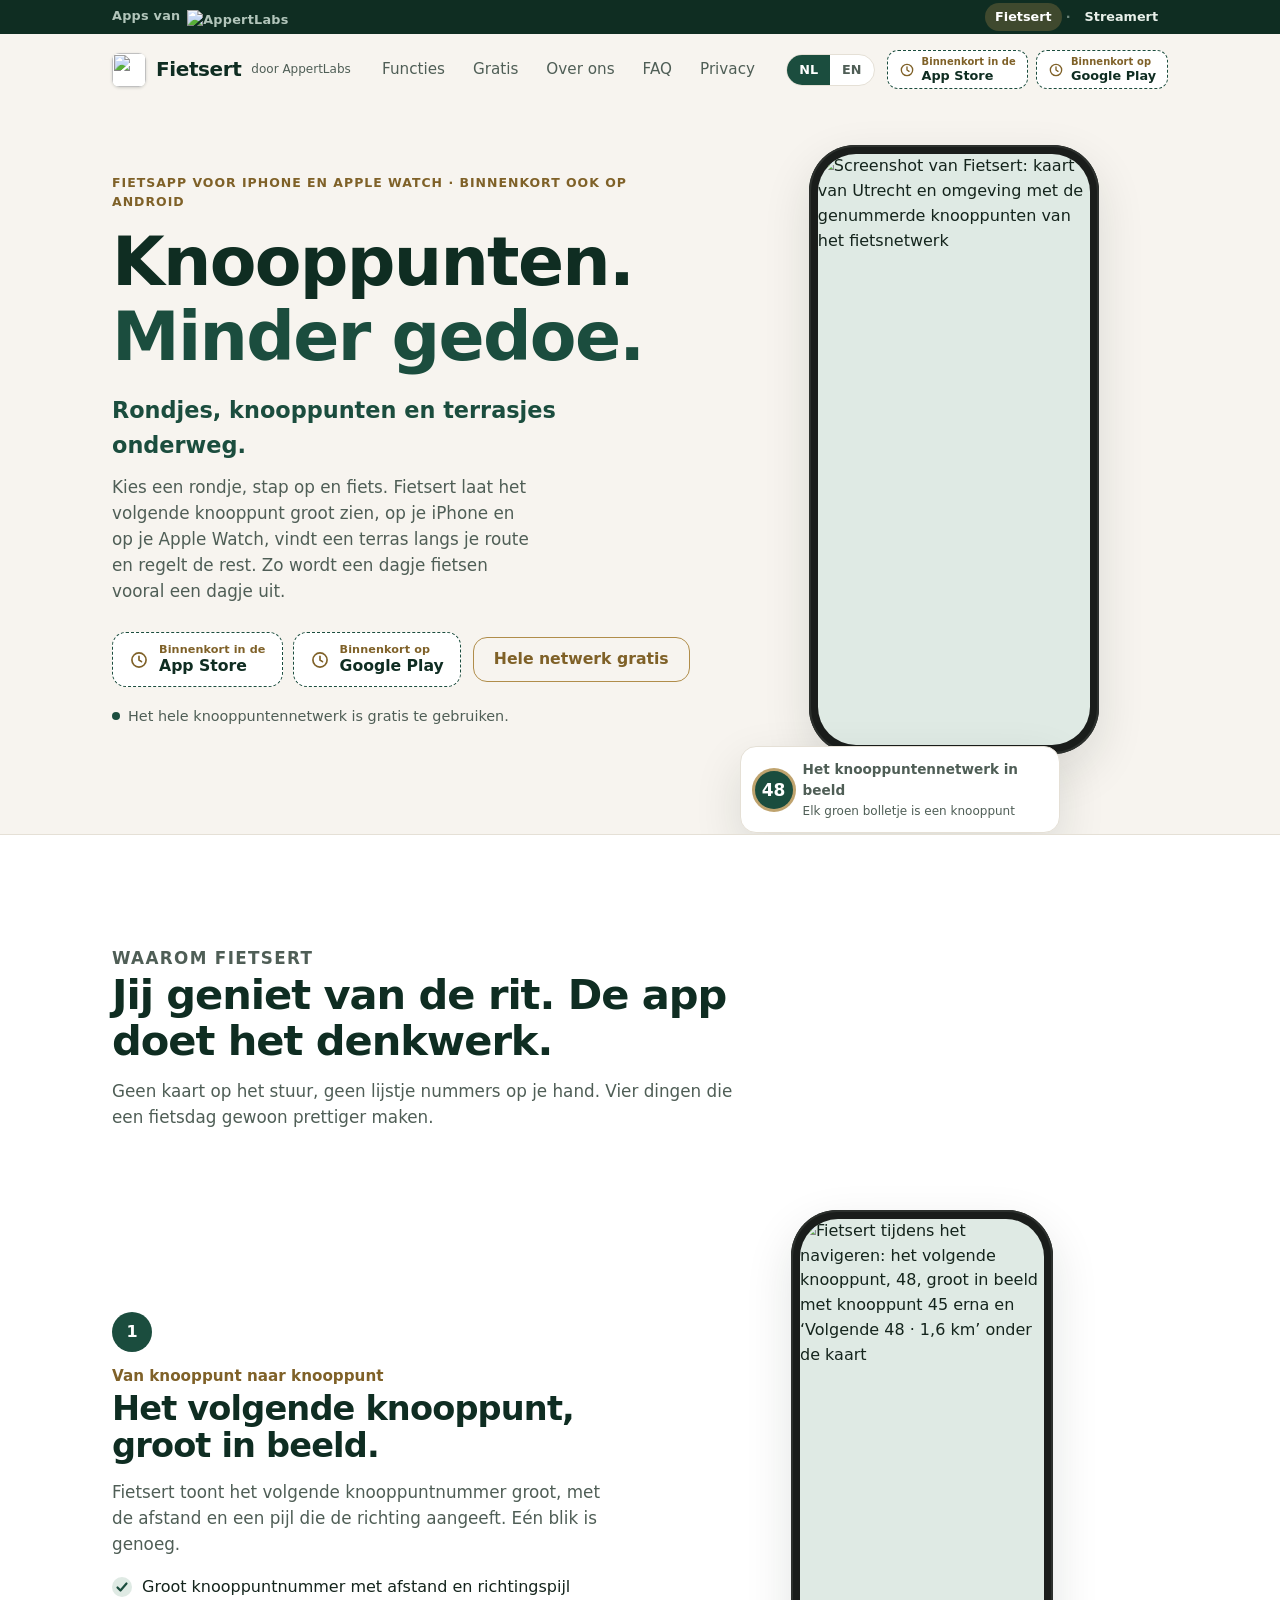
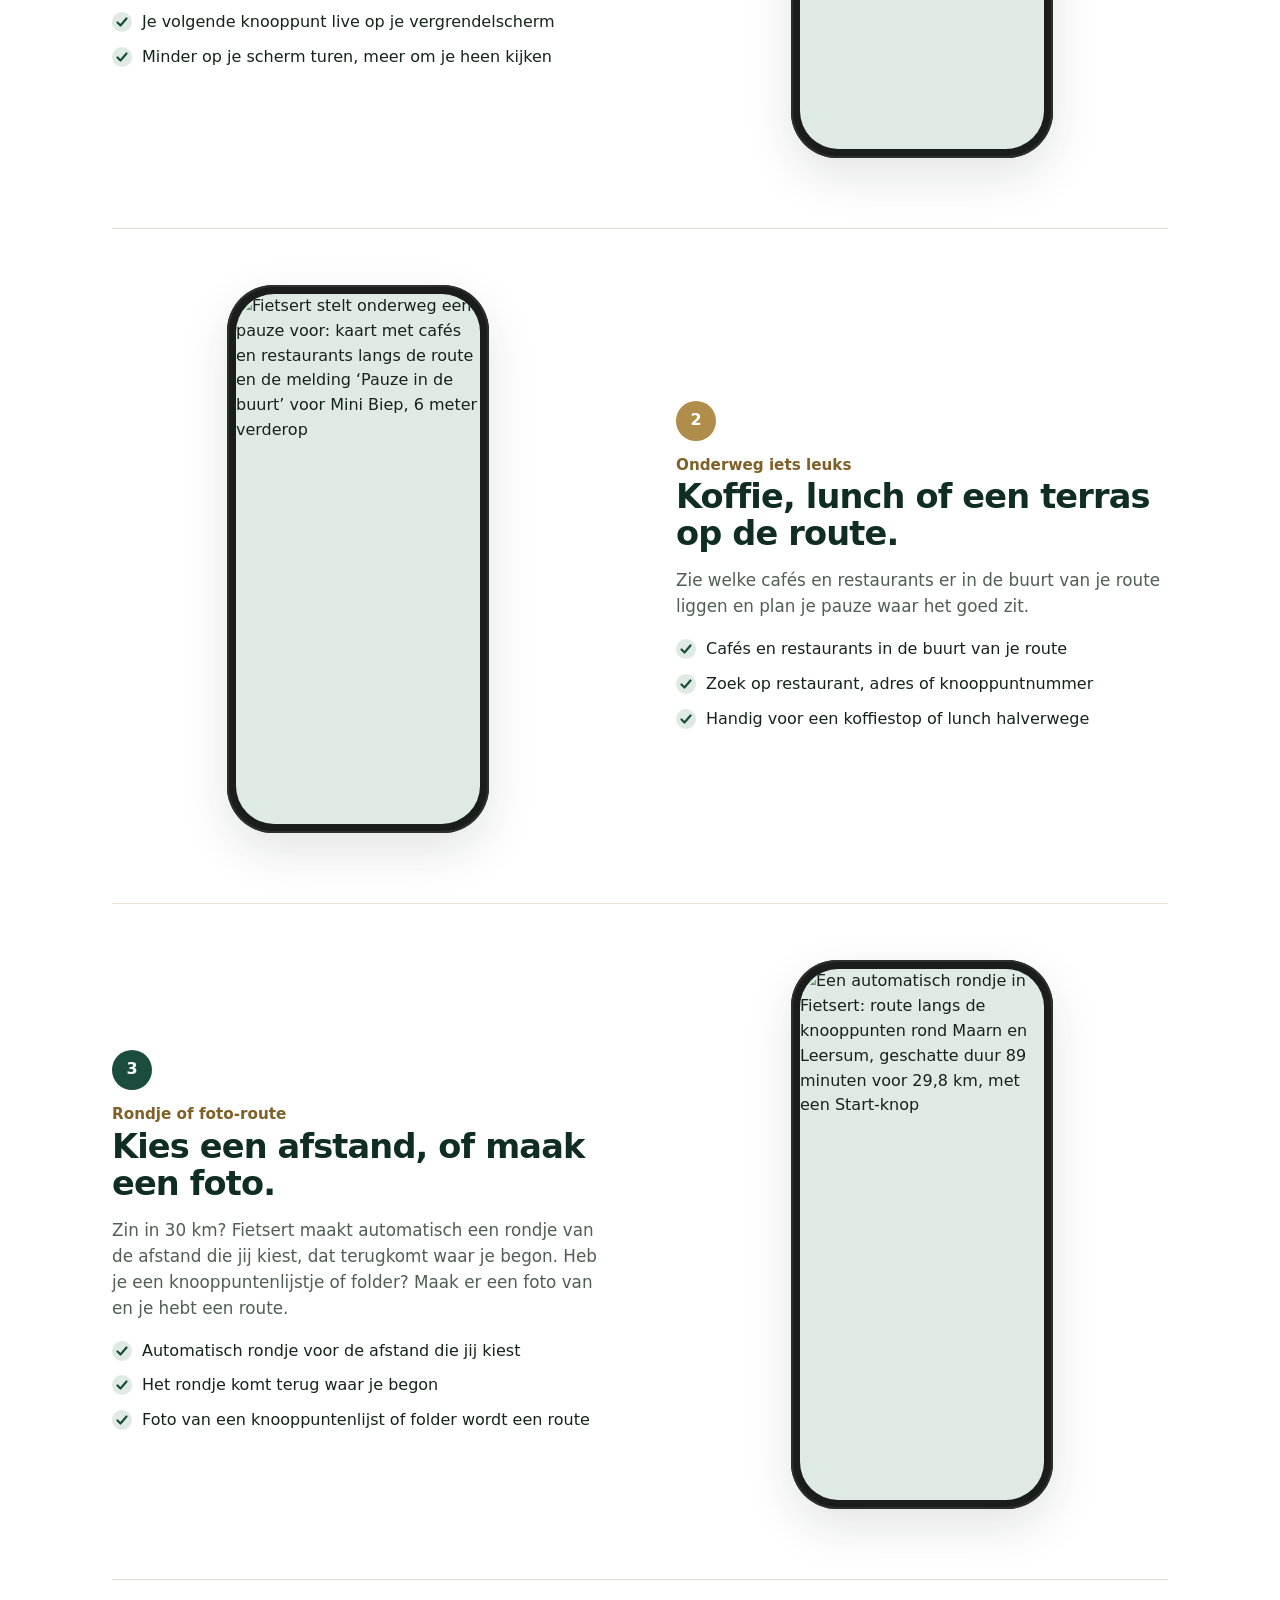
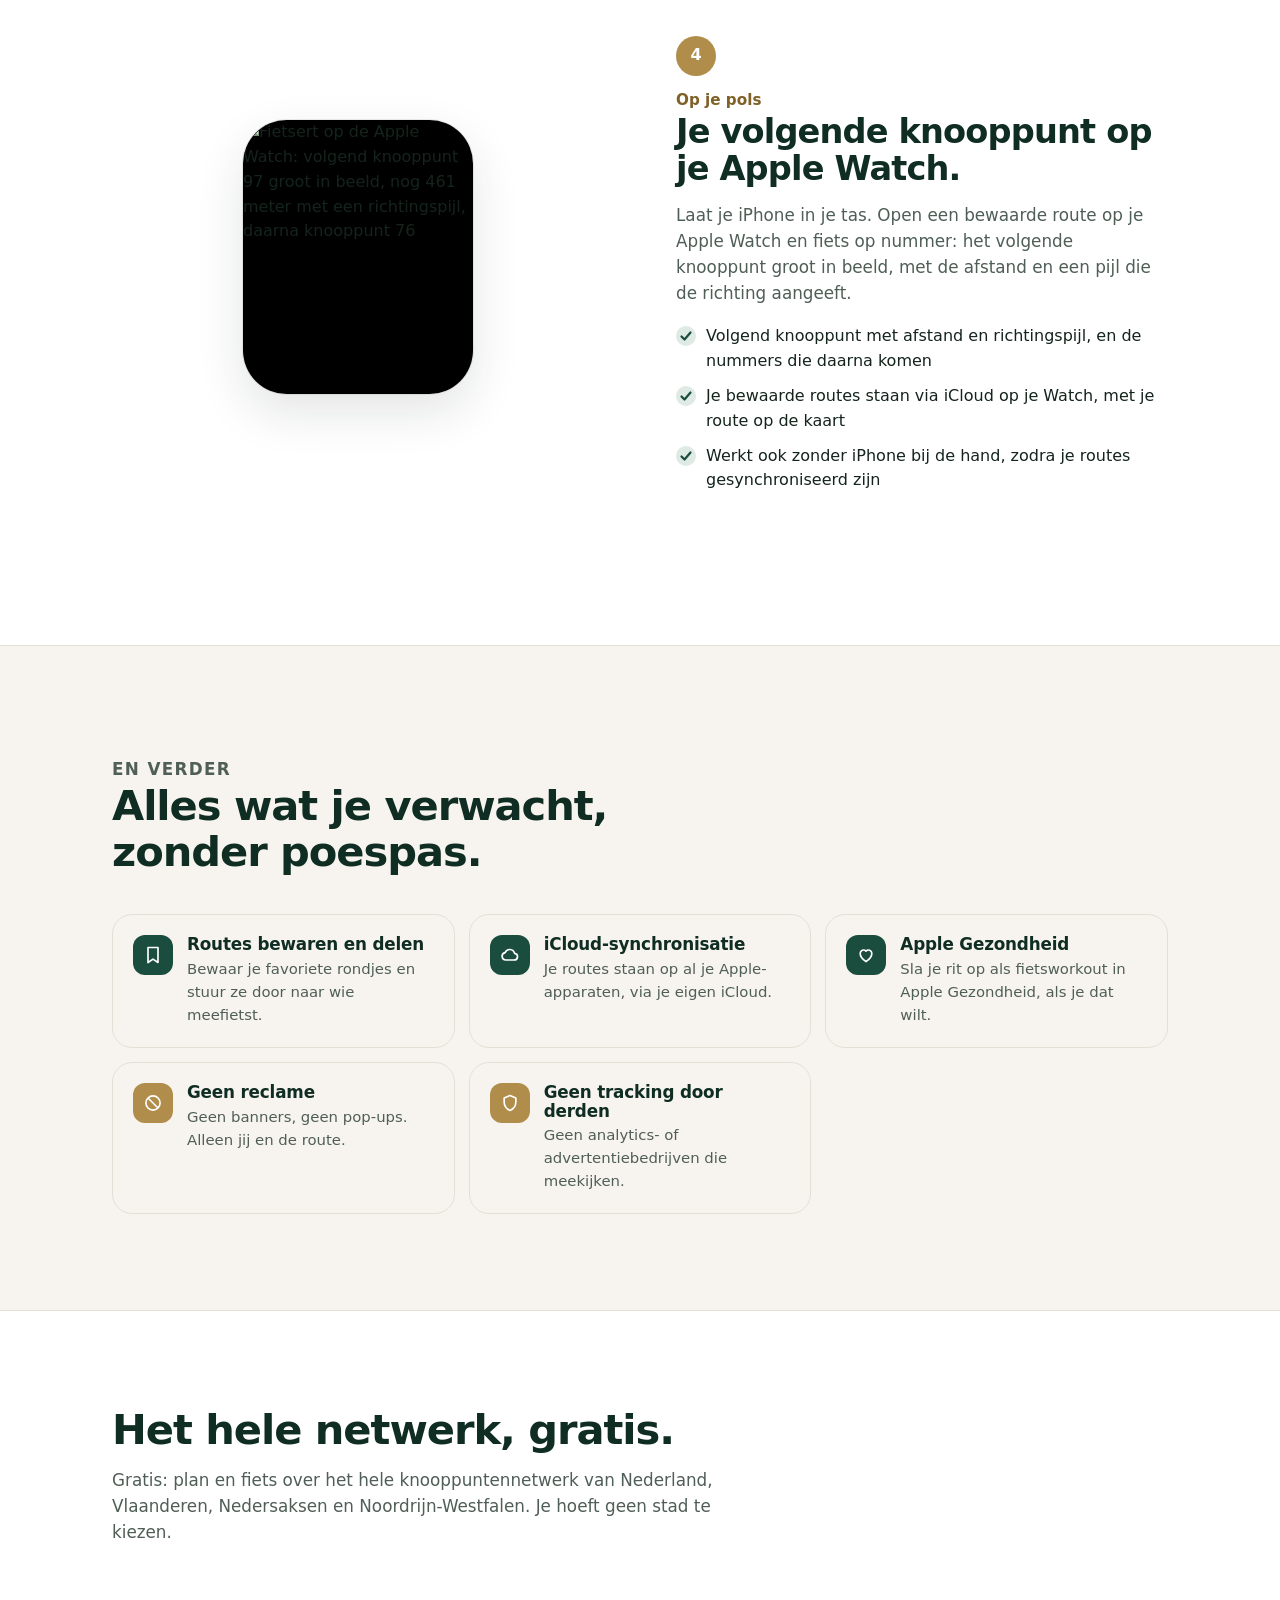
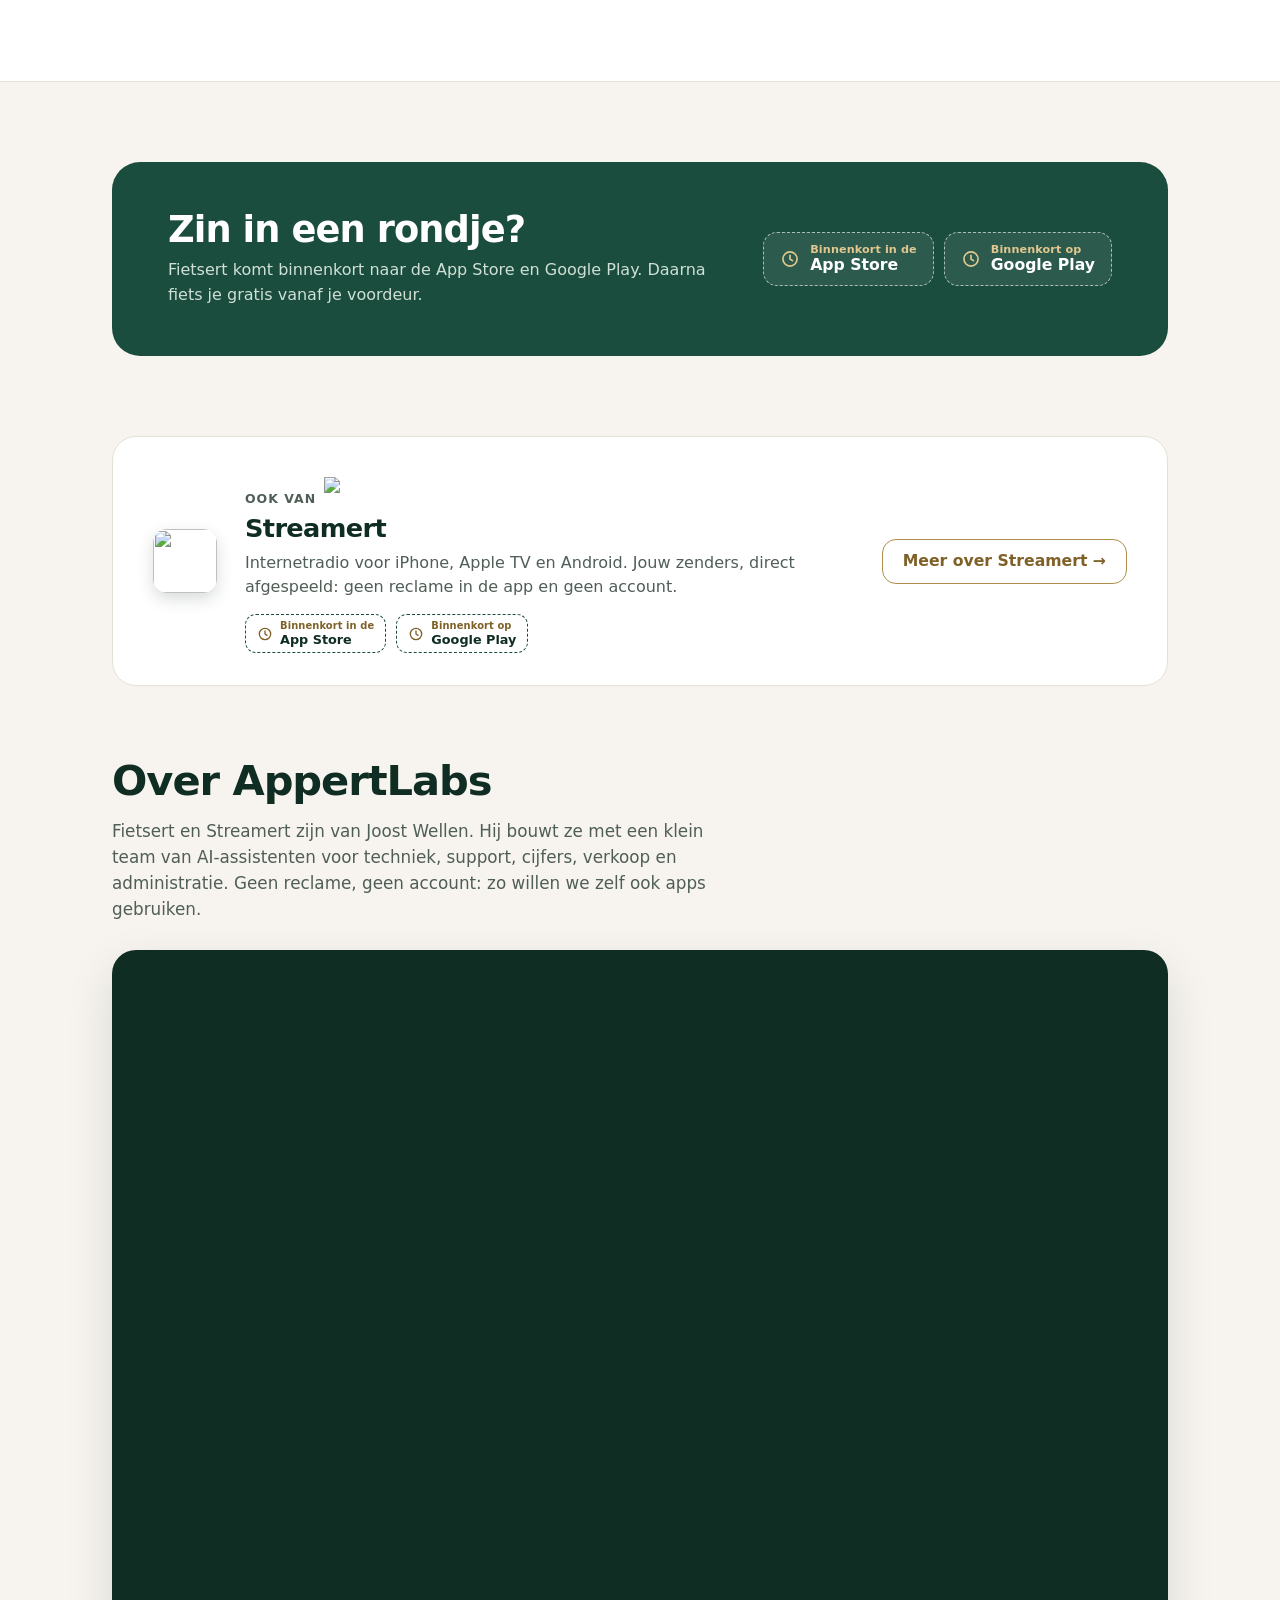
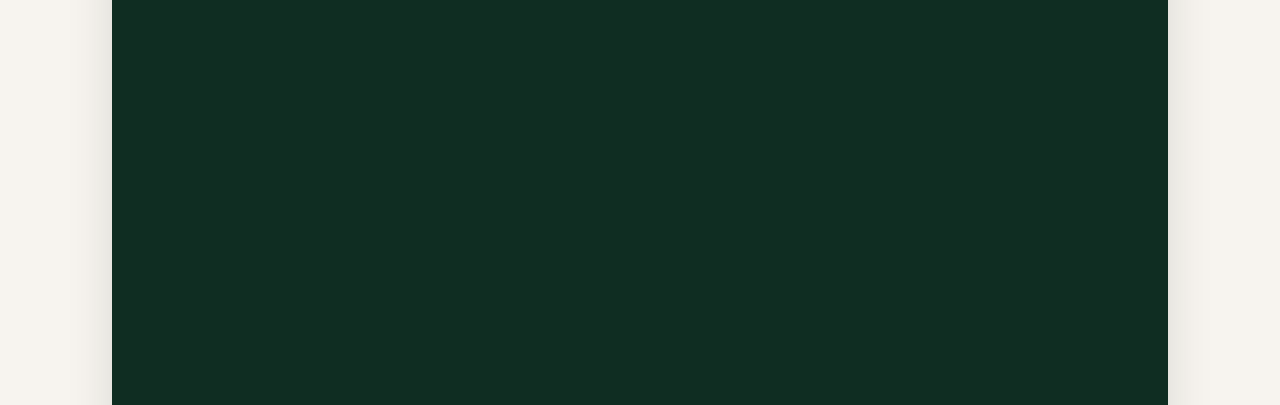
==== commit a2b2a244: "Merge branch 'main' into about-team-photo-7" ====
--- a/index.html
+++ b/index.html
@@ -275,12 +275,12 @@
     <div class="wrap">
       <div class="section-head">
         <h2 id="over-ons-titel">Over AppertLabs</h2>
-        <p>Fietsert en Streamert zijn van Joost Wellen. Hij bouwt ze met een klein team van AI-assistenten voor techniek, support, cijfers en verkoop. Geen reclame, geen account: zo willen we zelf ook apps gebruiken.</p>
+        <p>Fietsert en Streamert zijn van Joost Wellen. Hij bouwt ze met een klein team van AI-assistenten voor techniek, support, cijfers, verkoop en administratie. Geen reclame, geen account: zo willen we zelf ook apps gebruiken.</p>
       </div>
       <figure class="team-photo">
         <picture>
-          <source media="(max-width: 599px)" srcset="assets/appertlabs-team-square-800.webp 800w, assets/appertlabs-team-square-1200.webp 1200w" sizes="calc(100vw - 40px)" width="1200" height="1500">
-          <img src="assets/appertlabs-team-1600.webp" srcset="assets/appertlabs-team-1600.webp 1600w, assets/appertlabs-team-2400.webp 2400w" sizes="(min-width: 1120px) 1056px, (min-width: 768px) calc(100vw - 64px), calc(100vw - 40px)" width="1600" height="900" alt="Het AppertLabs-team: Gwen (commercieel), Helena (juridisch en cijfers), Yhost, Jennifer (techniek) en Femke (support), allemaal AI-assistenten." loading="lazy" decoding="async">
+          <source media="(max-width: 599px)" srcset="assets/appertlabs-team7-square-800.webp 800w, assets/appertlabs-team7-square-1200.webp 1200w" sizes="calc(100vw - 40px)" width="1200" height="1500">
+          <img src="assets/appertlabs-team7-1600.webp" srcset="assets/appertlabs-team7-1600.webp 1600w, assets/appertlabs-team7-2400.webp 2400w" sizes="(min-width: 1120px) 1056px, (min-width: 768px) calc(100vw - 64px), calc(100vw - 40px)" width="1600" height="900" alt="Het AppertLabs-team: Gwen (commercieel), Helena (juridisch en cijfers), Nora (administratie), Yhost (stafchef), Jennifer (techniek), Femke (support) en Anouk (geldscout), allemaal AI-assistenten." loading="lazy" decoding="async">
         </picture>
         <figcaption>Alle portretten zijn met AI gemaakt.</figcaption>
       </figure>
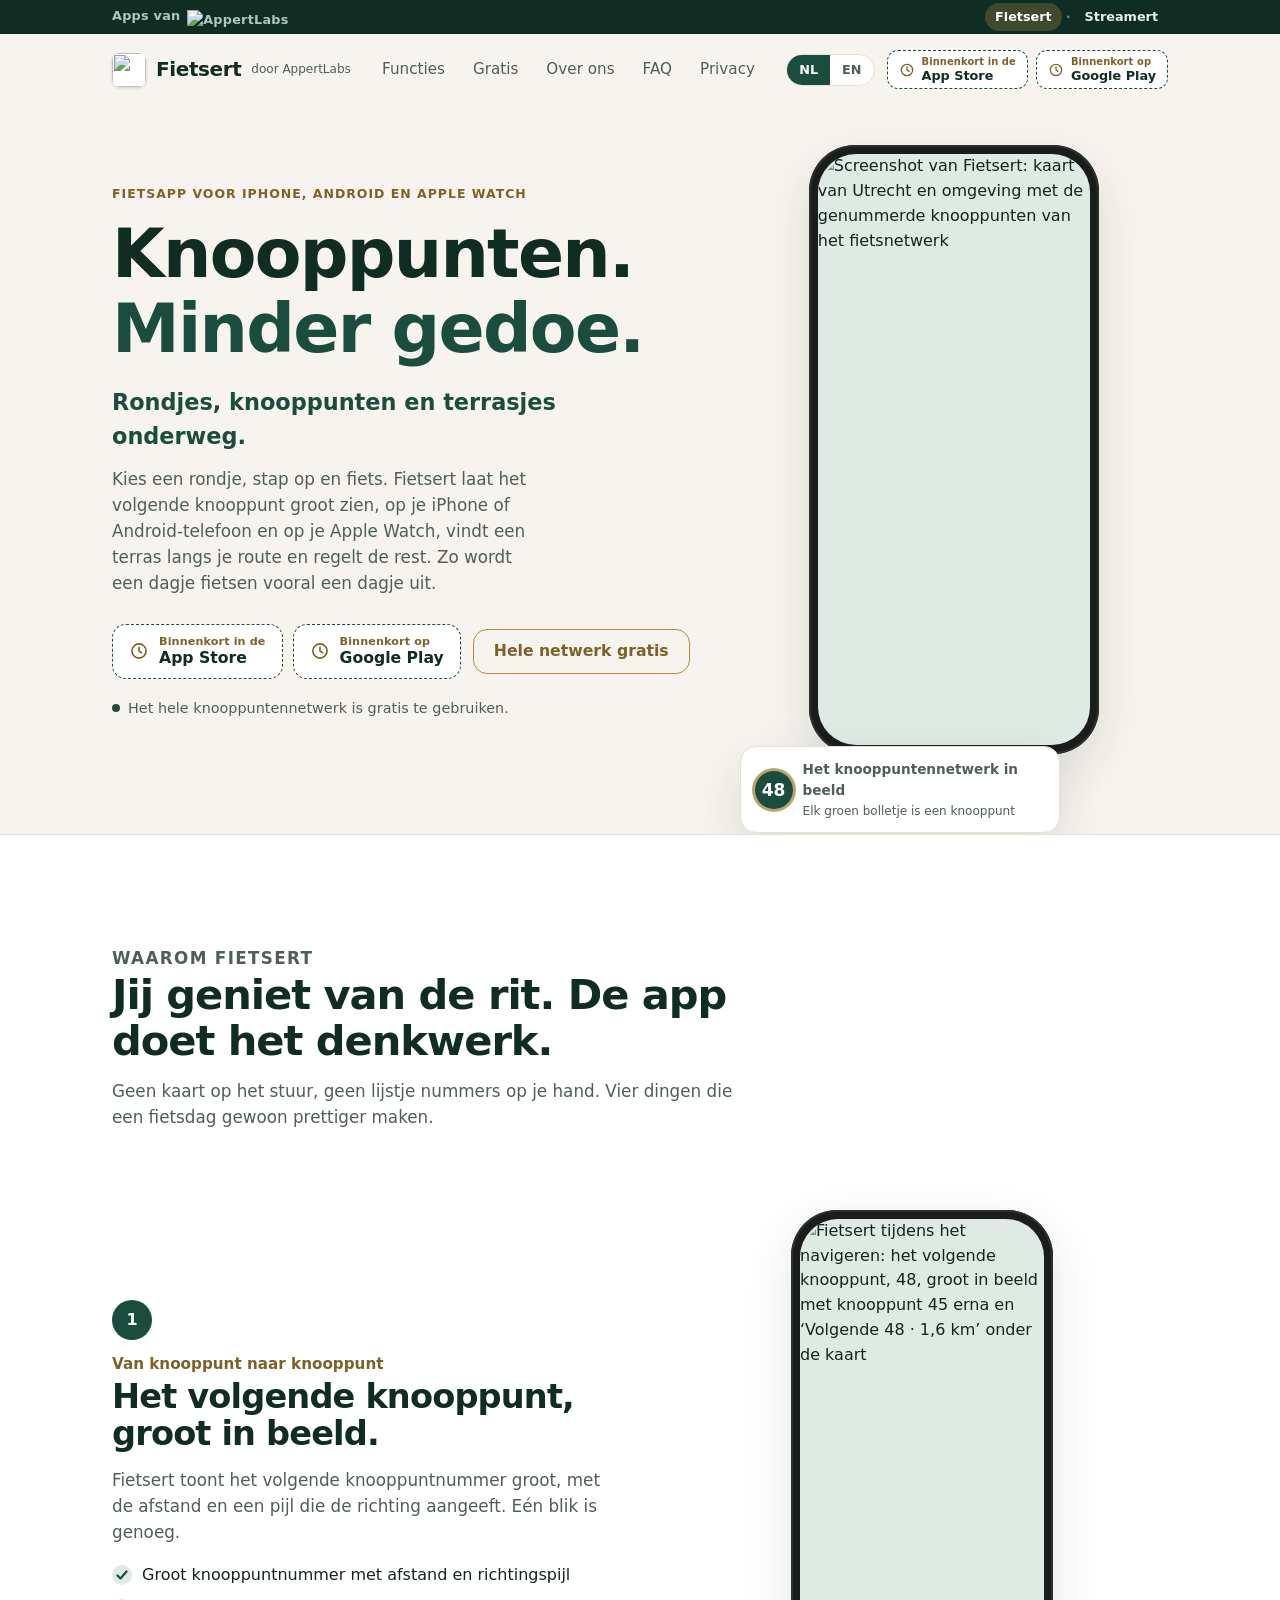
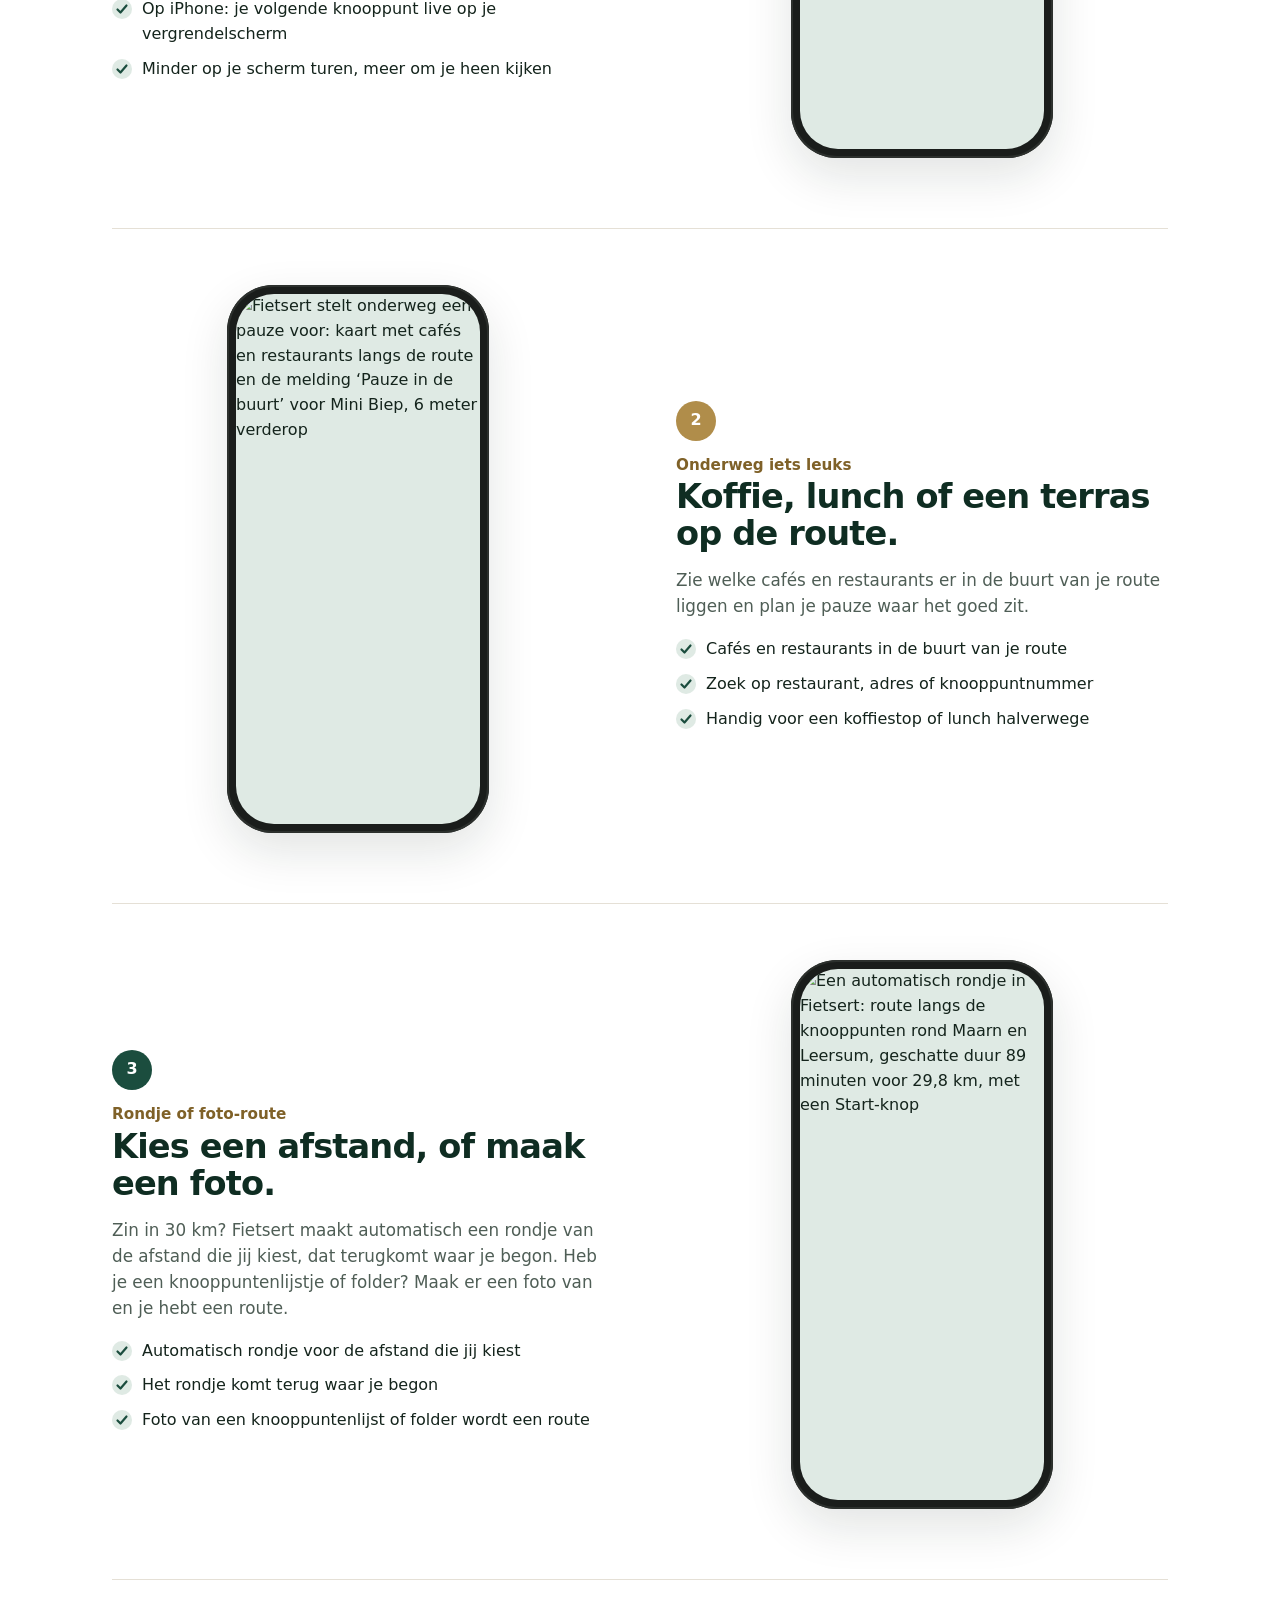
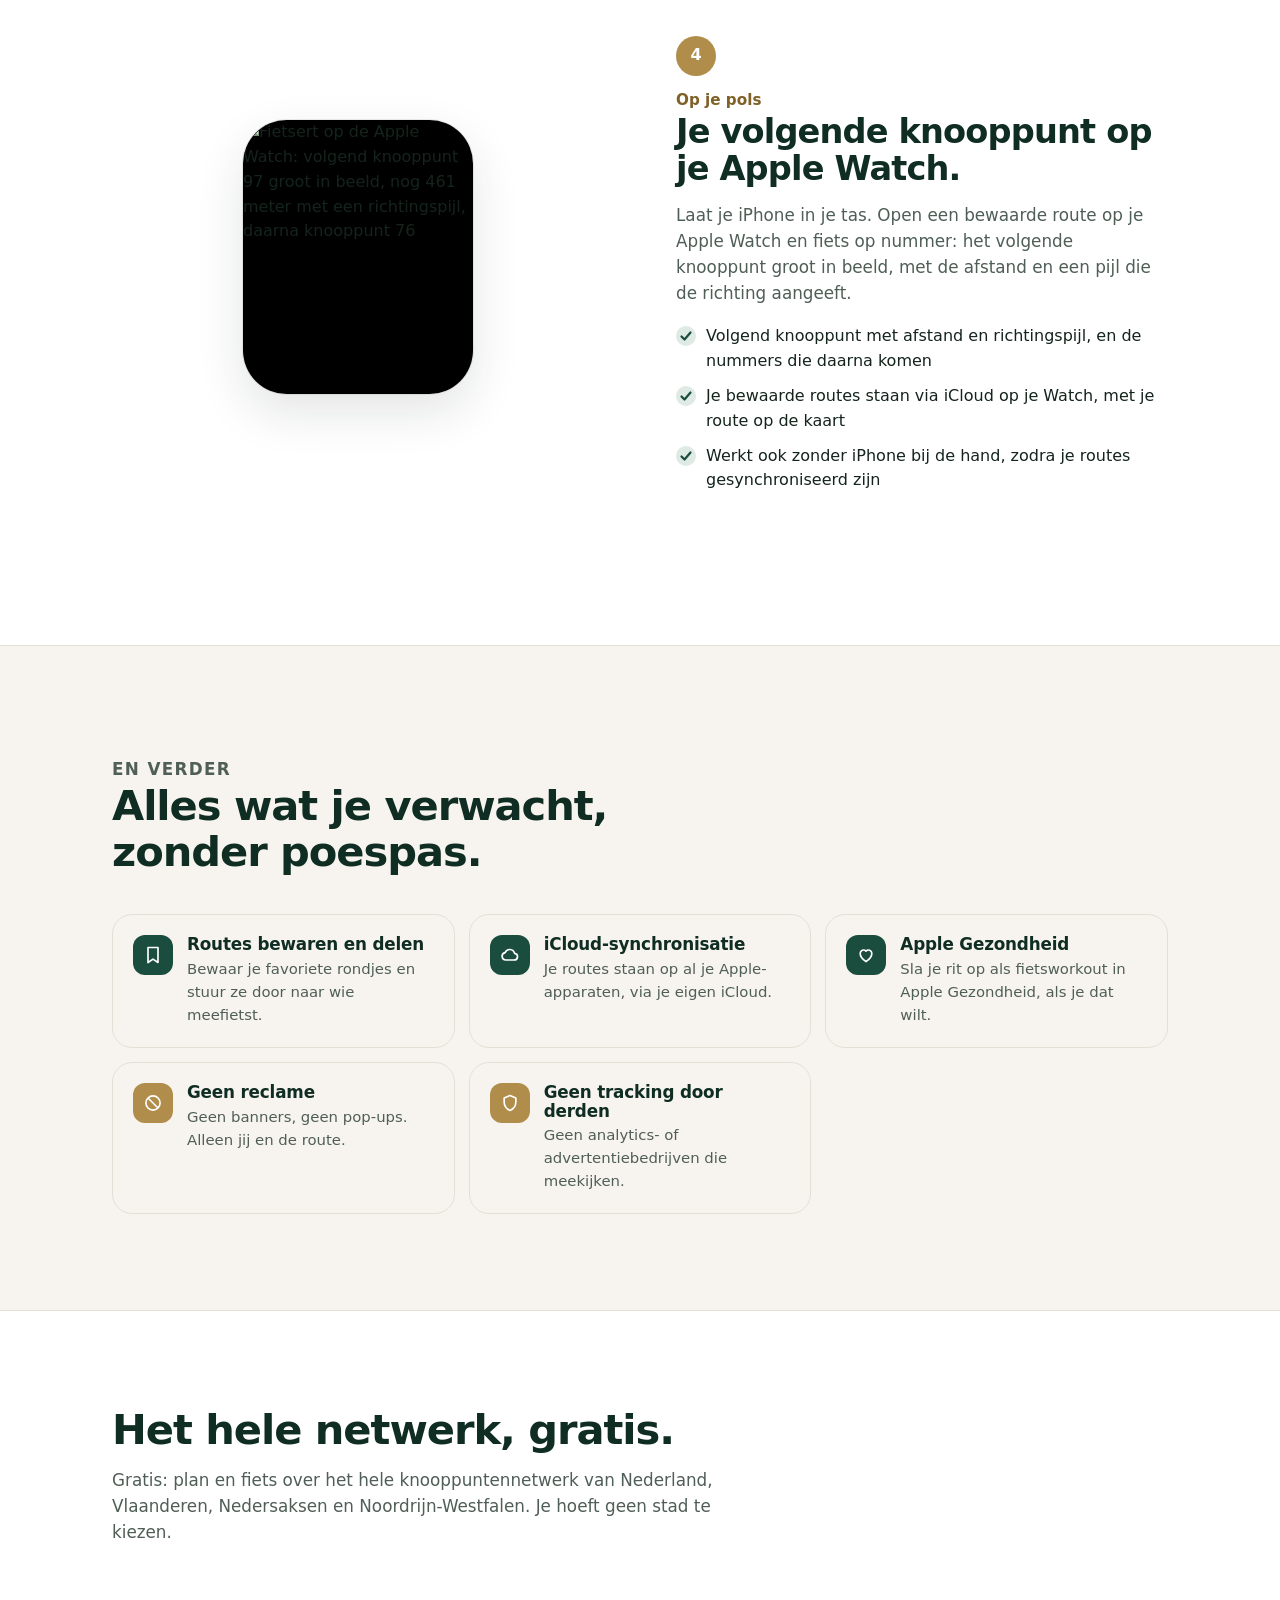
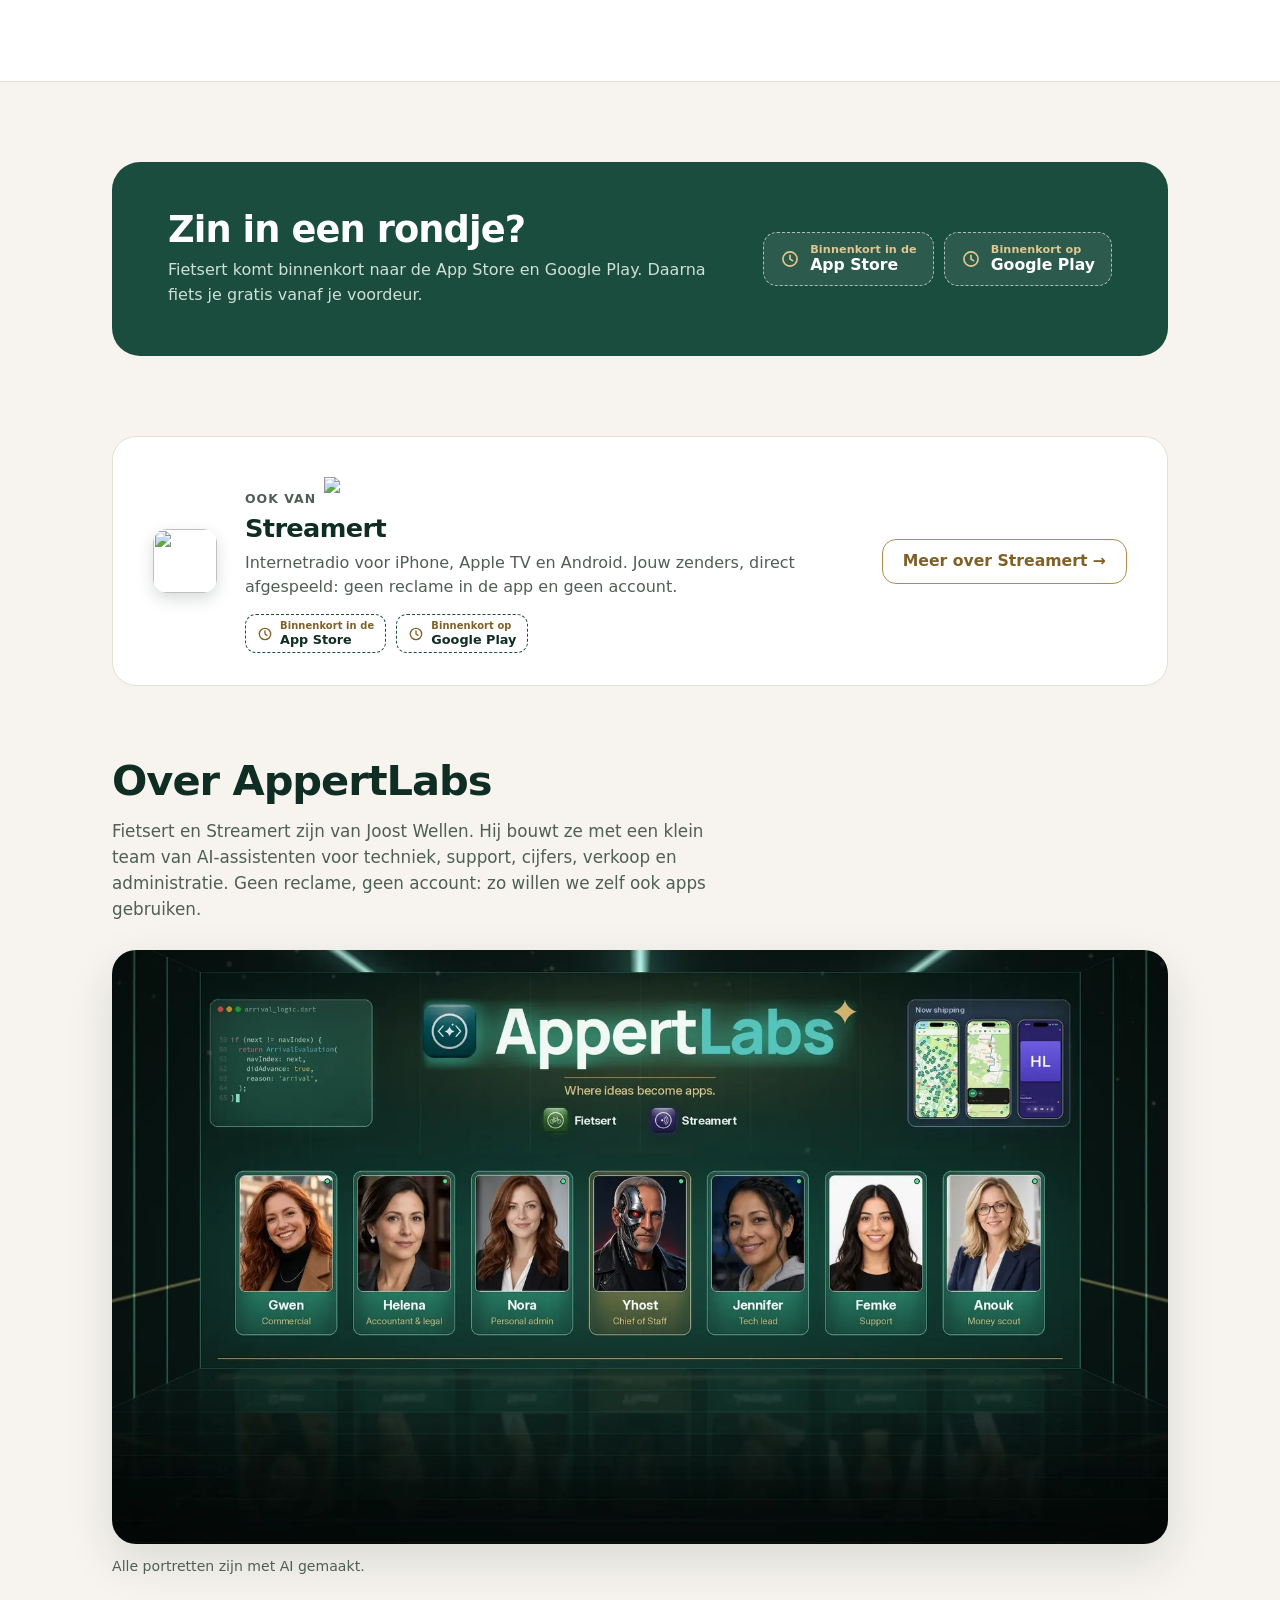
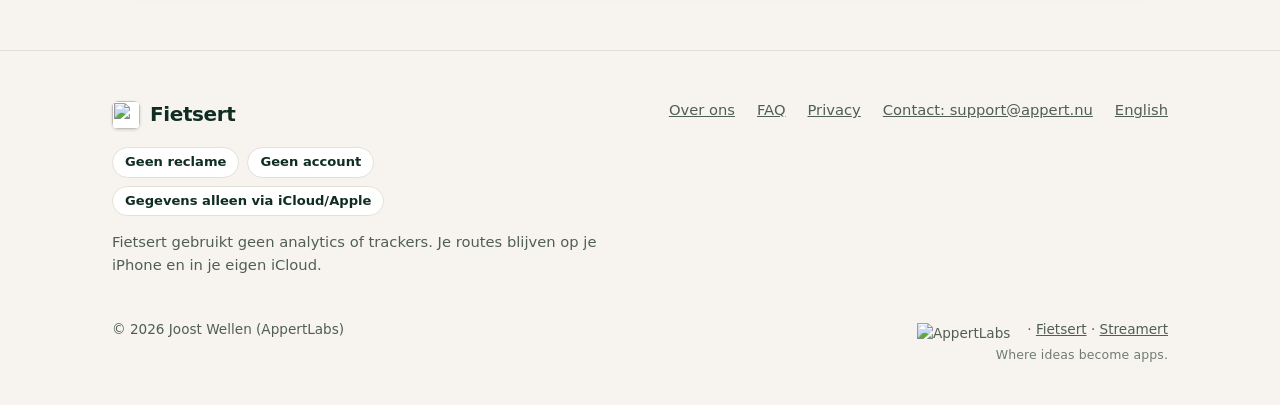
==== commit dee9179e: "Homepage: Fietsert for iPhone and Android phones (NL+EN) Meta/og description, hero eyebrow and lede " ====
--- a/index.html
+++ b/index.html
@@ -4,7 +4,7 @@
 <meta charset="utf-8">
 <meta name="viewport" content="width=device-width, initial-scale=1">
 <title>Fietsert – knooppunten fietsen met minder gedoe | fietsapp van AppertLabs</title>
-<meta name="description" content="Fietsert is de app voor fietsen via knooppunten, binnenkort in de App Store: begeleiding van knooppunt naar knooppunt met het volgende knooppunt groot in beeld, op je vergrendelscherm en op je Apple Watch, terrassen onderweg, automatische rondjes en routes vanaf een foto. Geen reclame, geen account.">
+<meta name="description" content="Fietsert is de app voor fietsen via knooppunten, voor iPhone en Android, binnenkort in de App Store en op Google Play: begeleiding van knooppunt naar knooppunt met het volgende knooppunt groot in beeld (op iPhone ook op je vergrendelscherm en op je Apple Watch), terrassen onderweg, automatische rondjes en routes vanaf een foto. Geen reclame, geen account.">
 <meta name="theme-color" content="#1b4d3e">
 <link rel="canonical" href="https://appert.nu/">
 <link rel="alternate" hreflang="nl" href="https://appert.nu/">
@@ -16,7 +16,7 @@
 <meta property="og:locale:alternate" content="en_GB">
 <meta property="og:url" content="https://appert.nu/">
 <meta property="og:title" content="Fietsert – Knooppunten. Minder gedoe.">
-<meta property="og:description" content="Rondjes, knooppunten en terrasjes onderweg. De rustige knooppunten-app voor iPhone en Apple Watch. Binnenkort in de App Store en op Google Play. Geen reclame, geen account.">
+<meta property="og:description" content="Rondjes, knooppunten en terrasjes onderweg. De rustige knooppunten-app voor iPhone, Android en Apple Watch. Binnenkort in de App Store en op Google Play. Geen reclame, geen account.">
 <meta property="og:image" content="https://appert.nu/assets/og-image.png">
 <meta property="og:image:width" content="1200">
 <meta property="og:image:height" content="630">
@@ -73,10 +73,10 @@
   <section class="hero">
     <div class="wrap">
       <div>
-        <p class="eyebrow">Fietsapp voor iPhone en Apple Watch · binnenkort ook op Android</p>
+        <p class="eyebrow">Fietsapp voor iPhone, Android en Apple Watch</p>
         <h1><span class="line">Knooppunten.</span> <span class="line accent">Minder gedoe.</span></h1>
         <p class="subline">Rondjes, knooppunten en terrasjes onderweg.</p>
-        <p class="lede">Kies een rondje, stap op en fiets. Fietsert laat het volgende knooppunt groot zien, op je iPhone en op je Apple Watch, vindt een terras langs je route en regelt de rest. Zo wordt een dagje fietsen vooral een dagje uit.</p>
+        <p class="lede">Kies een rondje, stap op en fiets. Fietsert laat het volgende knooppunt groot zien, op je iPhone of Android-telefoon en op je Apple Watch, vindt een terras langs je route en regelt de rest. Zo wordt een dagje fietsen vooral een dagje uit.</p>
         <div class="cta-row">
           <div class="store-soon" role="group" aria-label="Binnenkort beschikbaar">
             <!-- TODO: nog niet live. Vervang dit "binnenkort"-label door een echte link naar de App Store (met de officiële Apple-badge, lokaal in assets/) zodra Fietsert in de App Store staat -->
@@ -119,7 +119,7 @@
           <p>Fietsert toont het volgende knooppuntnummer groot, met de afstand en een pijl die de richting aangeeft. Eén blik is genoeg.</p>
           <ul class="ticks">
             <li>Groot knooppuntnummer met afstand en richtingspijl</li>
-            <li>Je volgende knooppunt live op je vergrendelscherm</li>
+            <li>Op iPhone: je volgende knooppunt live op je vergrendelscherm</li>
             <li>Minder op je scherm turen, meer om je heen kijken</li>
           </ul>
         </div>
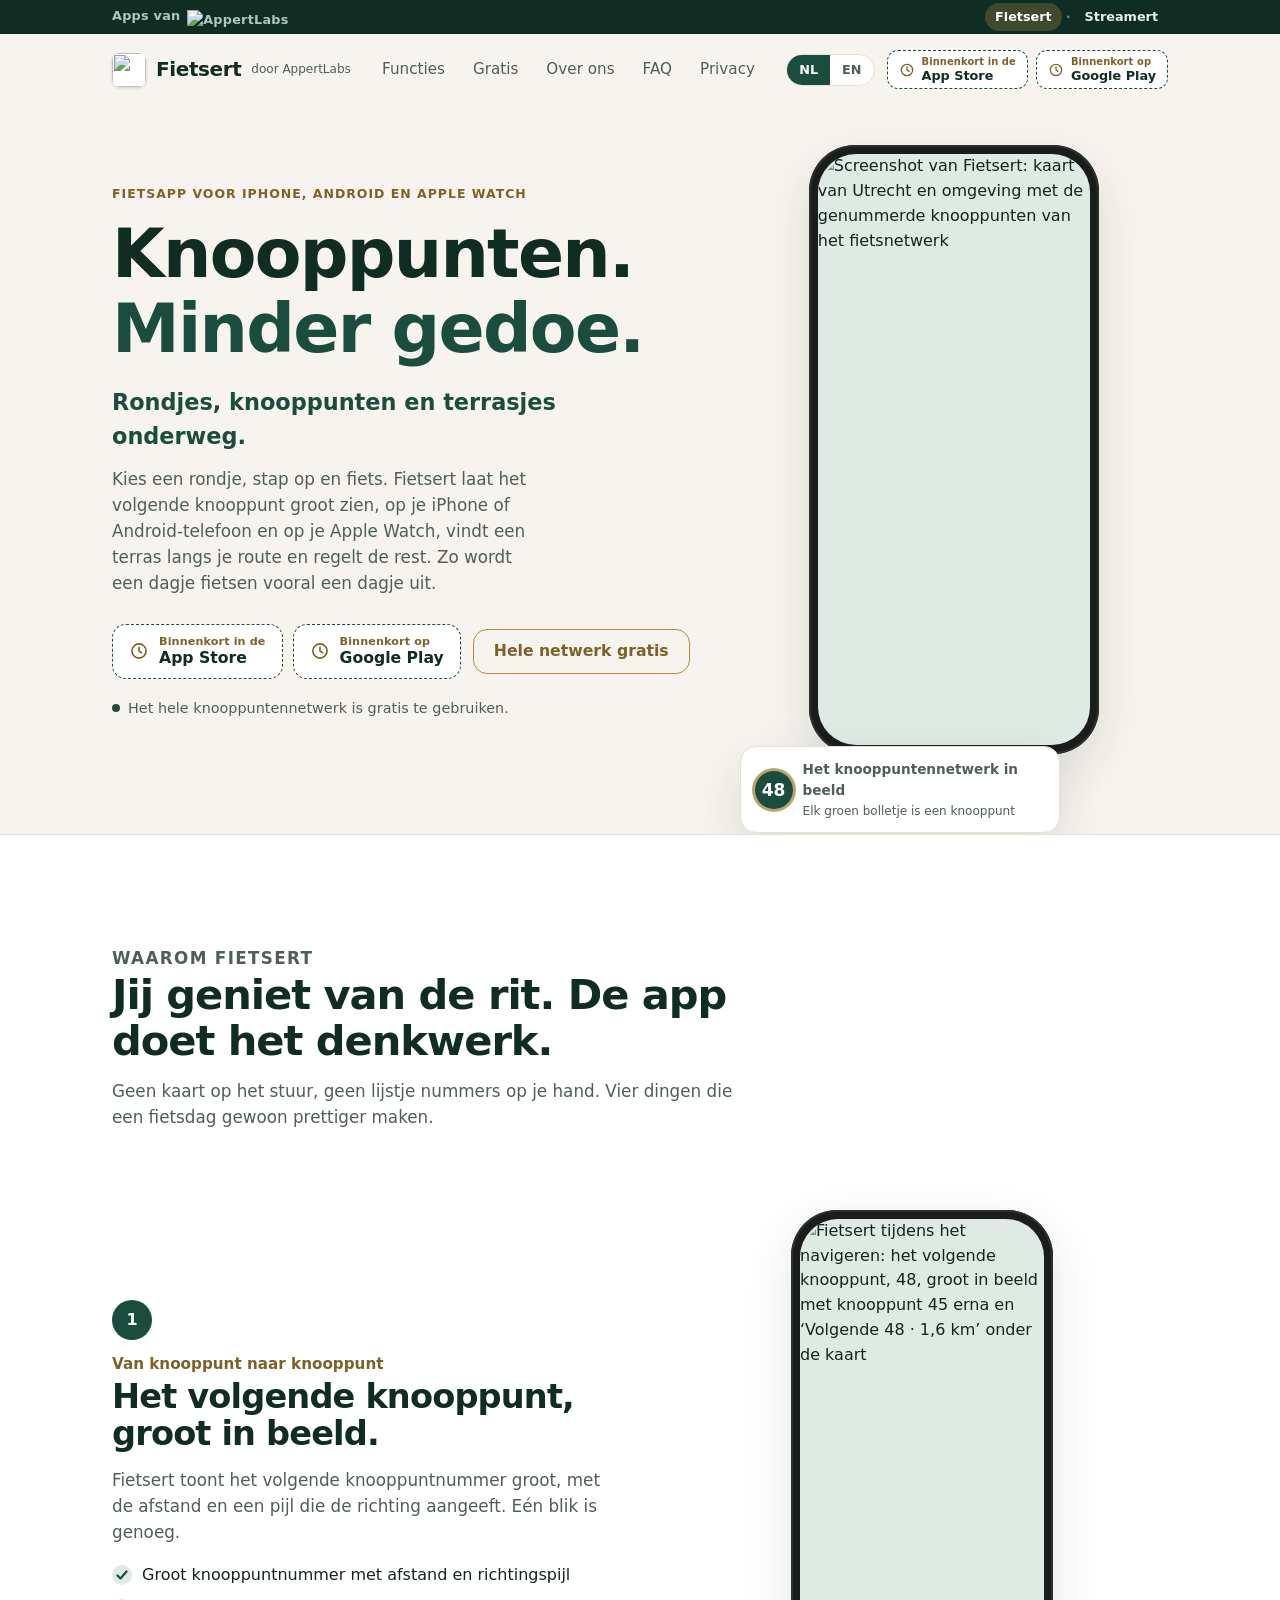
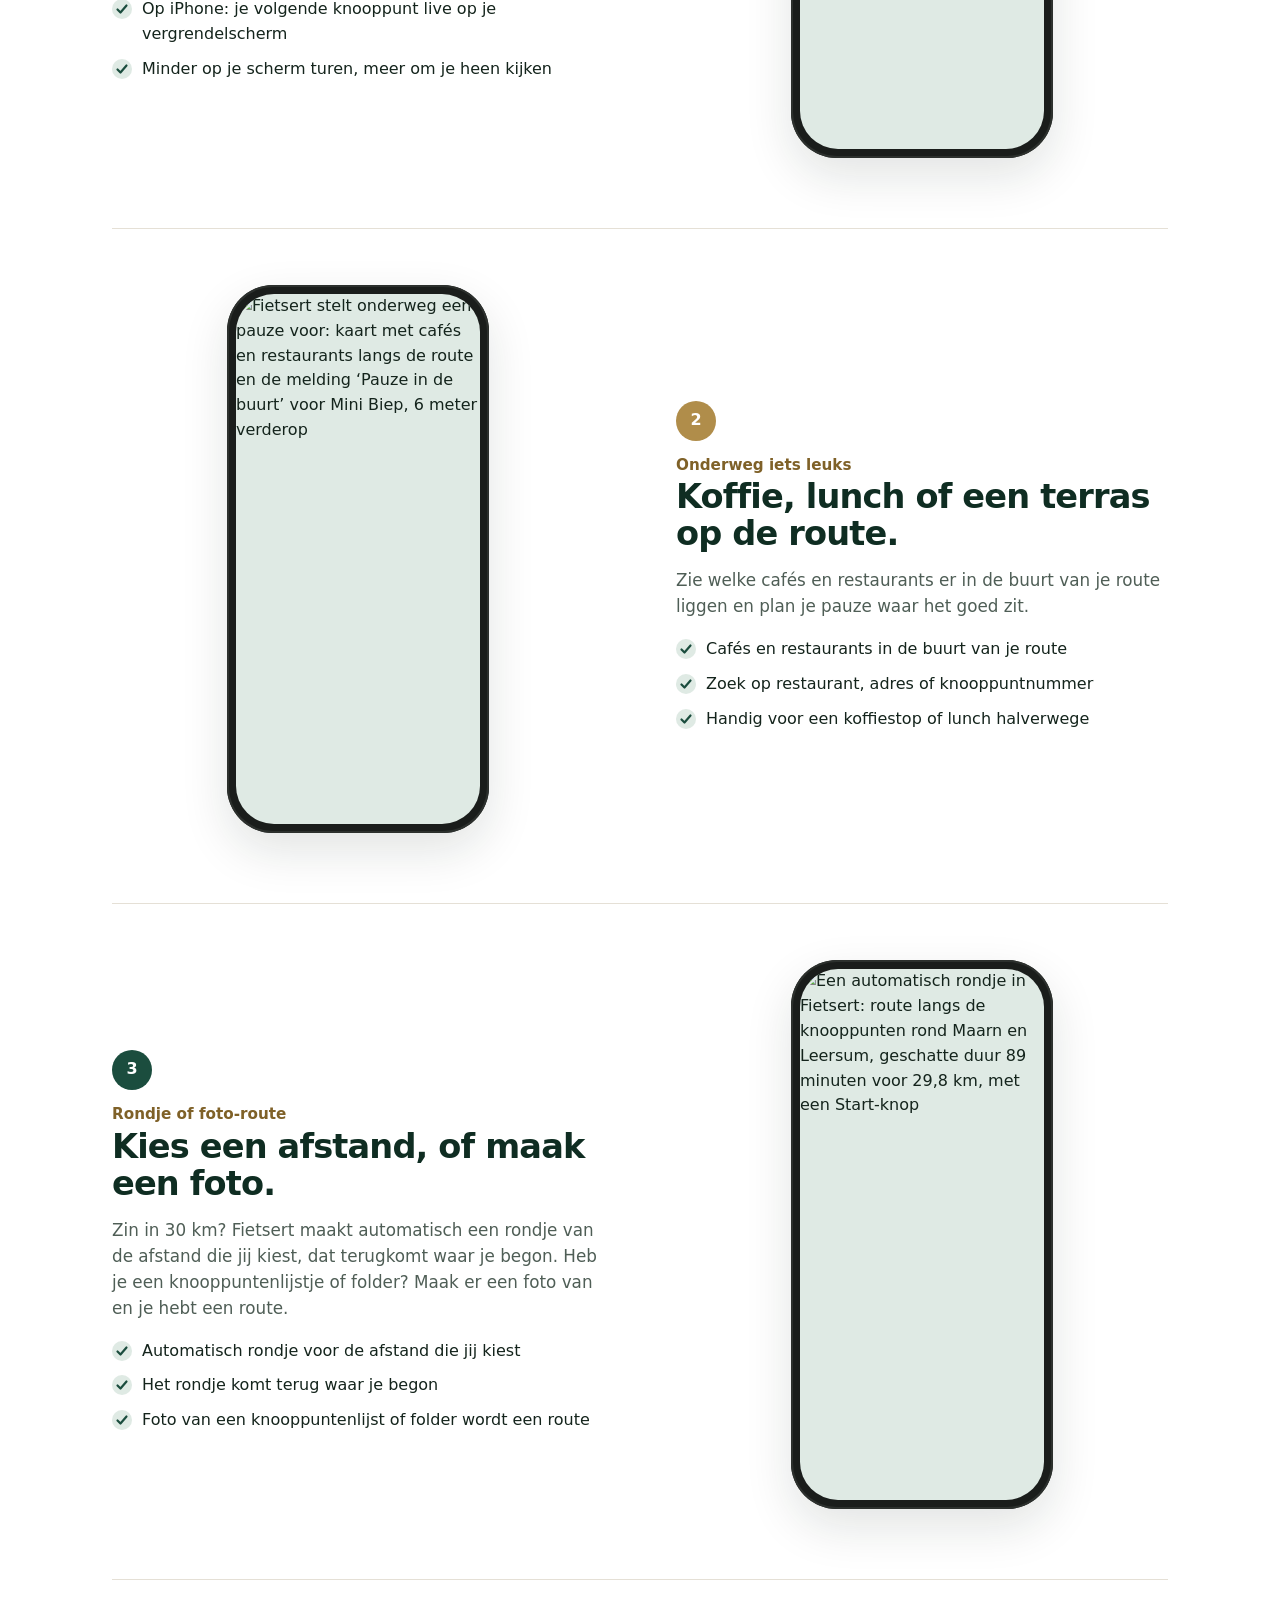
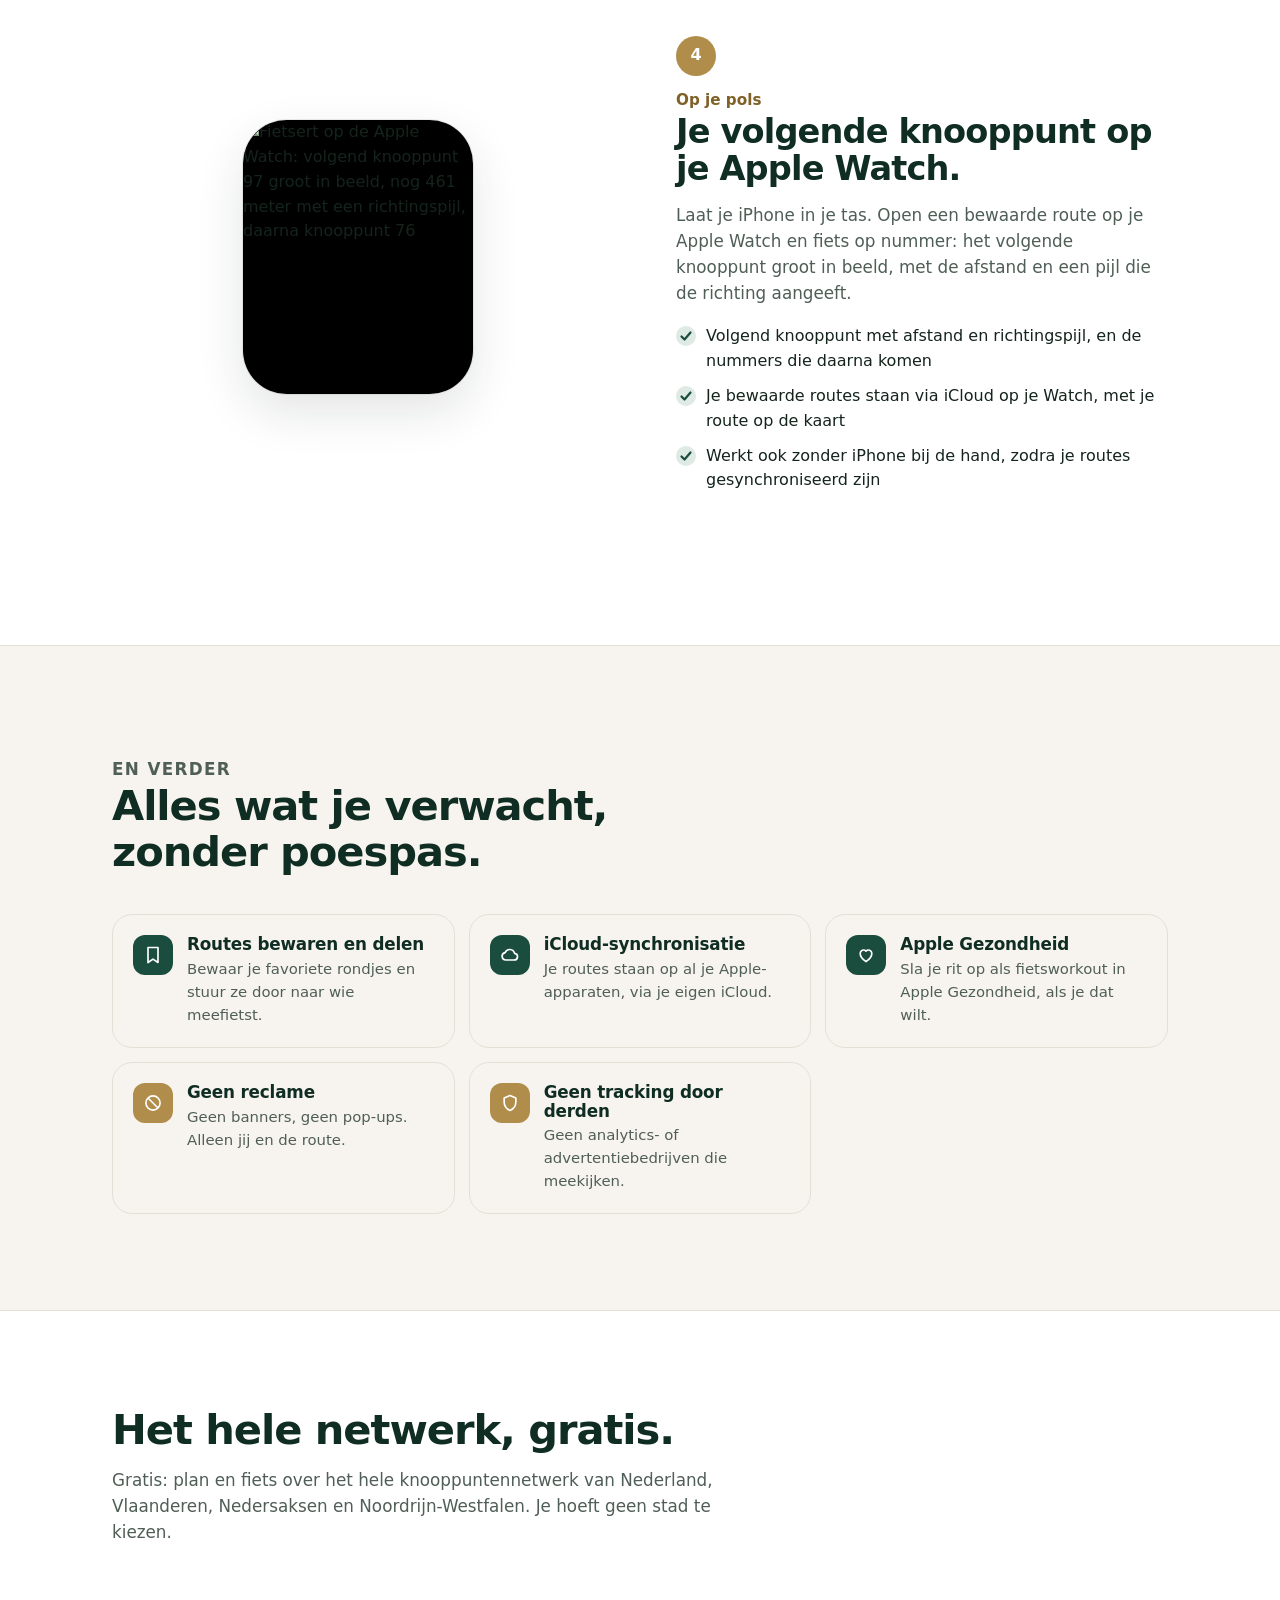
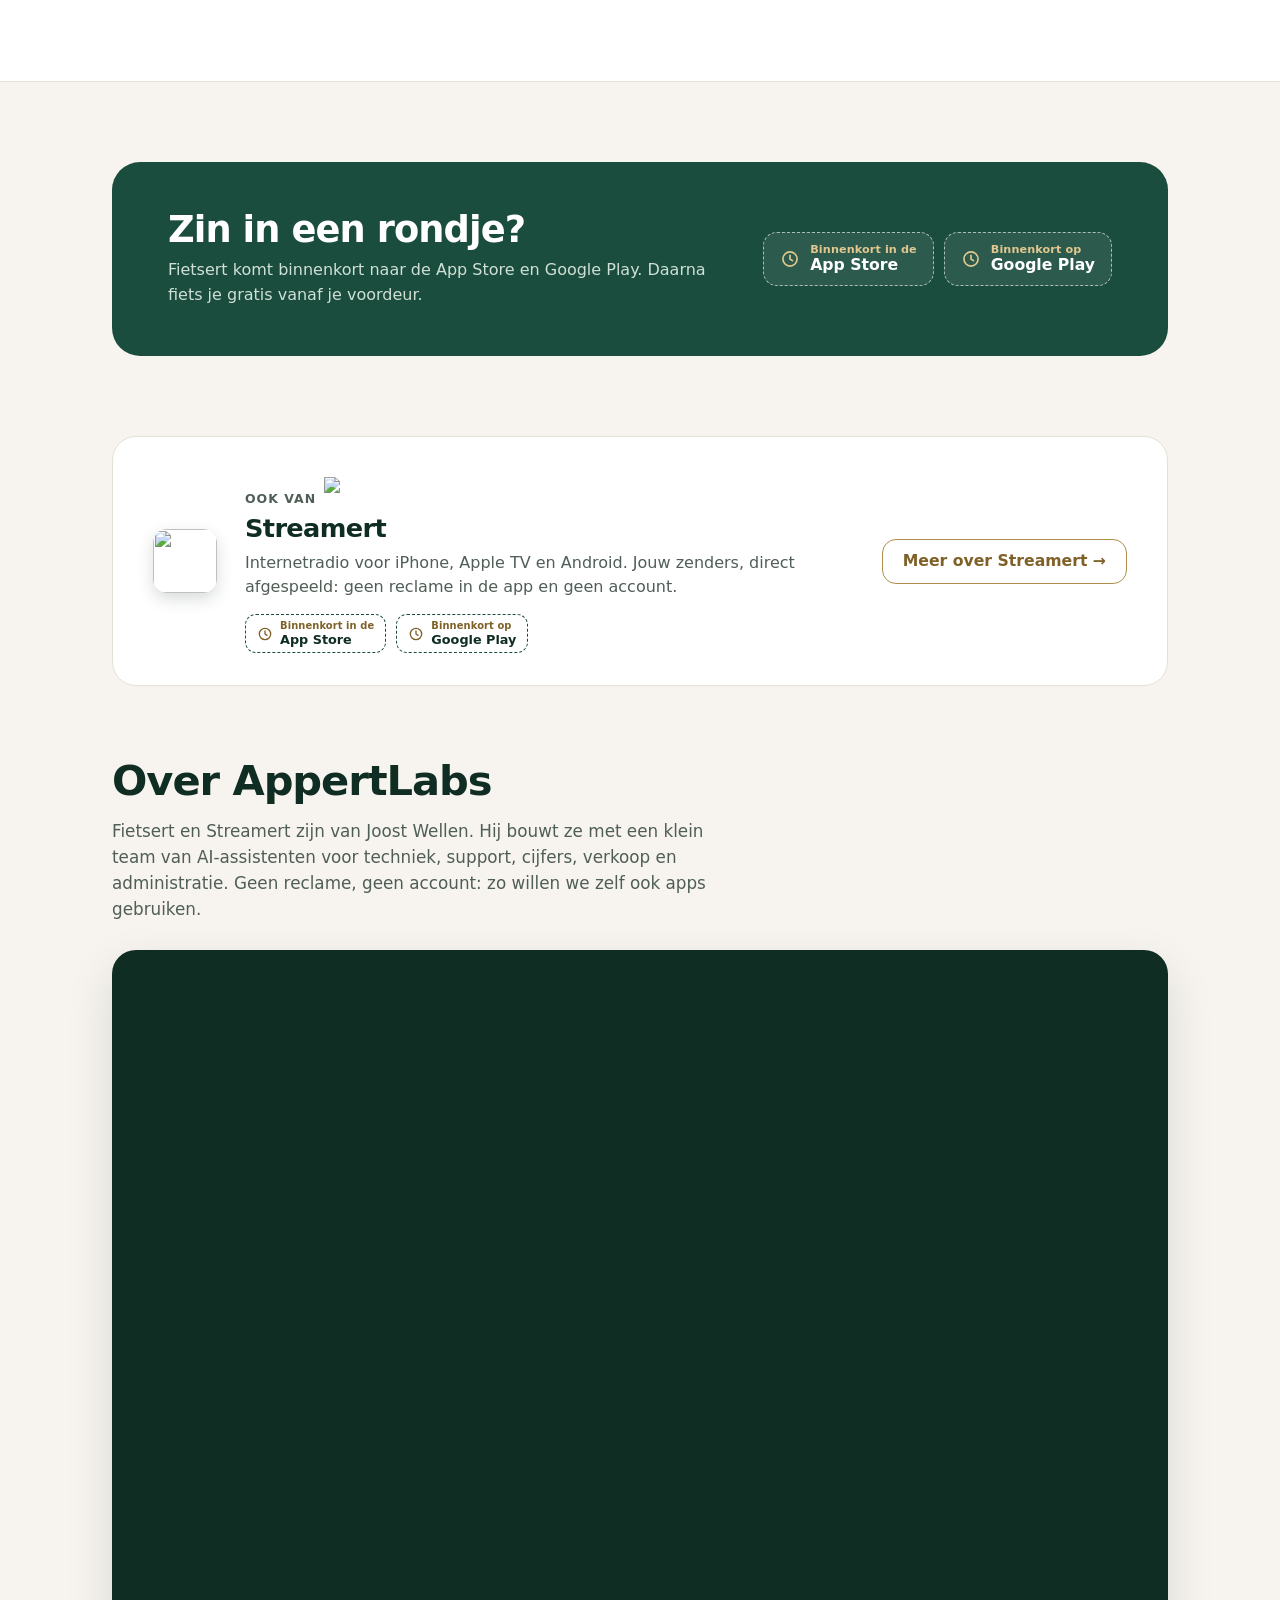
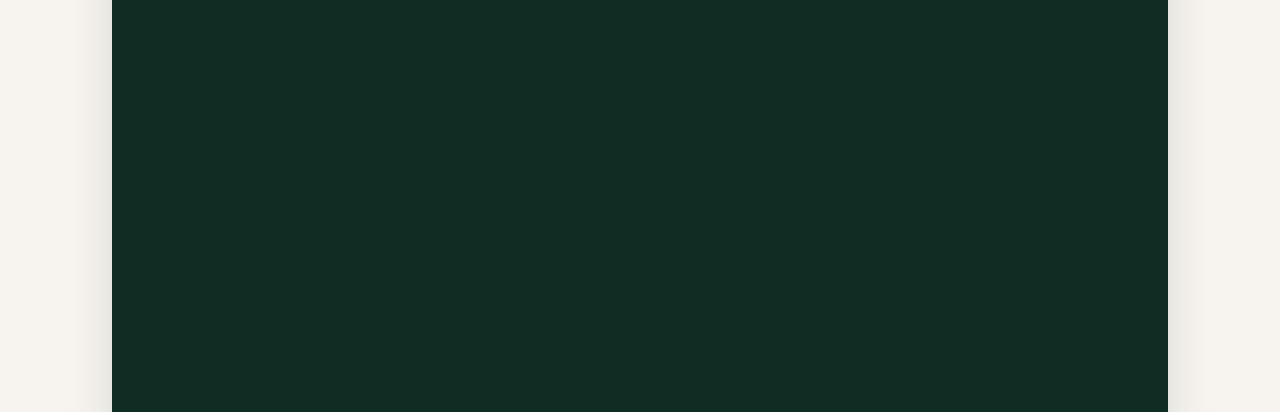
==== commit dd524ac4: "Privacy + FAQ: Fietsert photo route on Android (ML Kit), NL+EN (#55) * Privacy + FAQ: Fietsert photo" ====
--- a/index.html
+++ b/index.html
@@ -297,9 +297,9 @@
         <ul class="footer-pledge">
           <li>Geen reclame</li>
           <li>Geen account</li>
-          <li>Gegevens alleen via iCloud/Apple</li>
+          <li>Geen eigen tracking</li>
         </ul>
-        <p>Fietsert gebruikt geen analytics of trackers. Je routes blijven op je iPhone en in je eigen iCloud.</p>
+        <p>Fietsert heeft geen eigen analytics of trackers. Op Android stuurt Google ML Kit voor de foto-route alleen gebruiksgegevens naar Google, nooit je foto. Je routes staan op je telefoon en, als je dat aan hebt staan, in je eigen iCloud (iPhone) of Google-back-up (Android).</p>
       </div>
       <nav class="footer-links" aria-label="Footer">
         <a href="#over-ons">Over ons</a>
